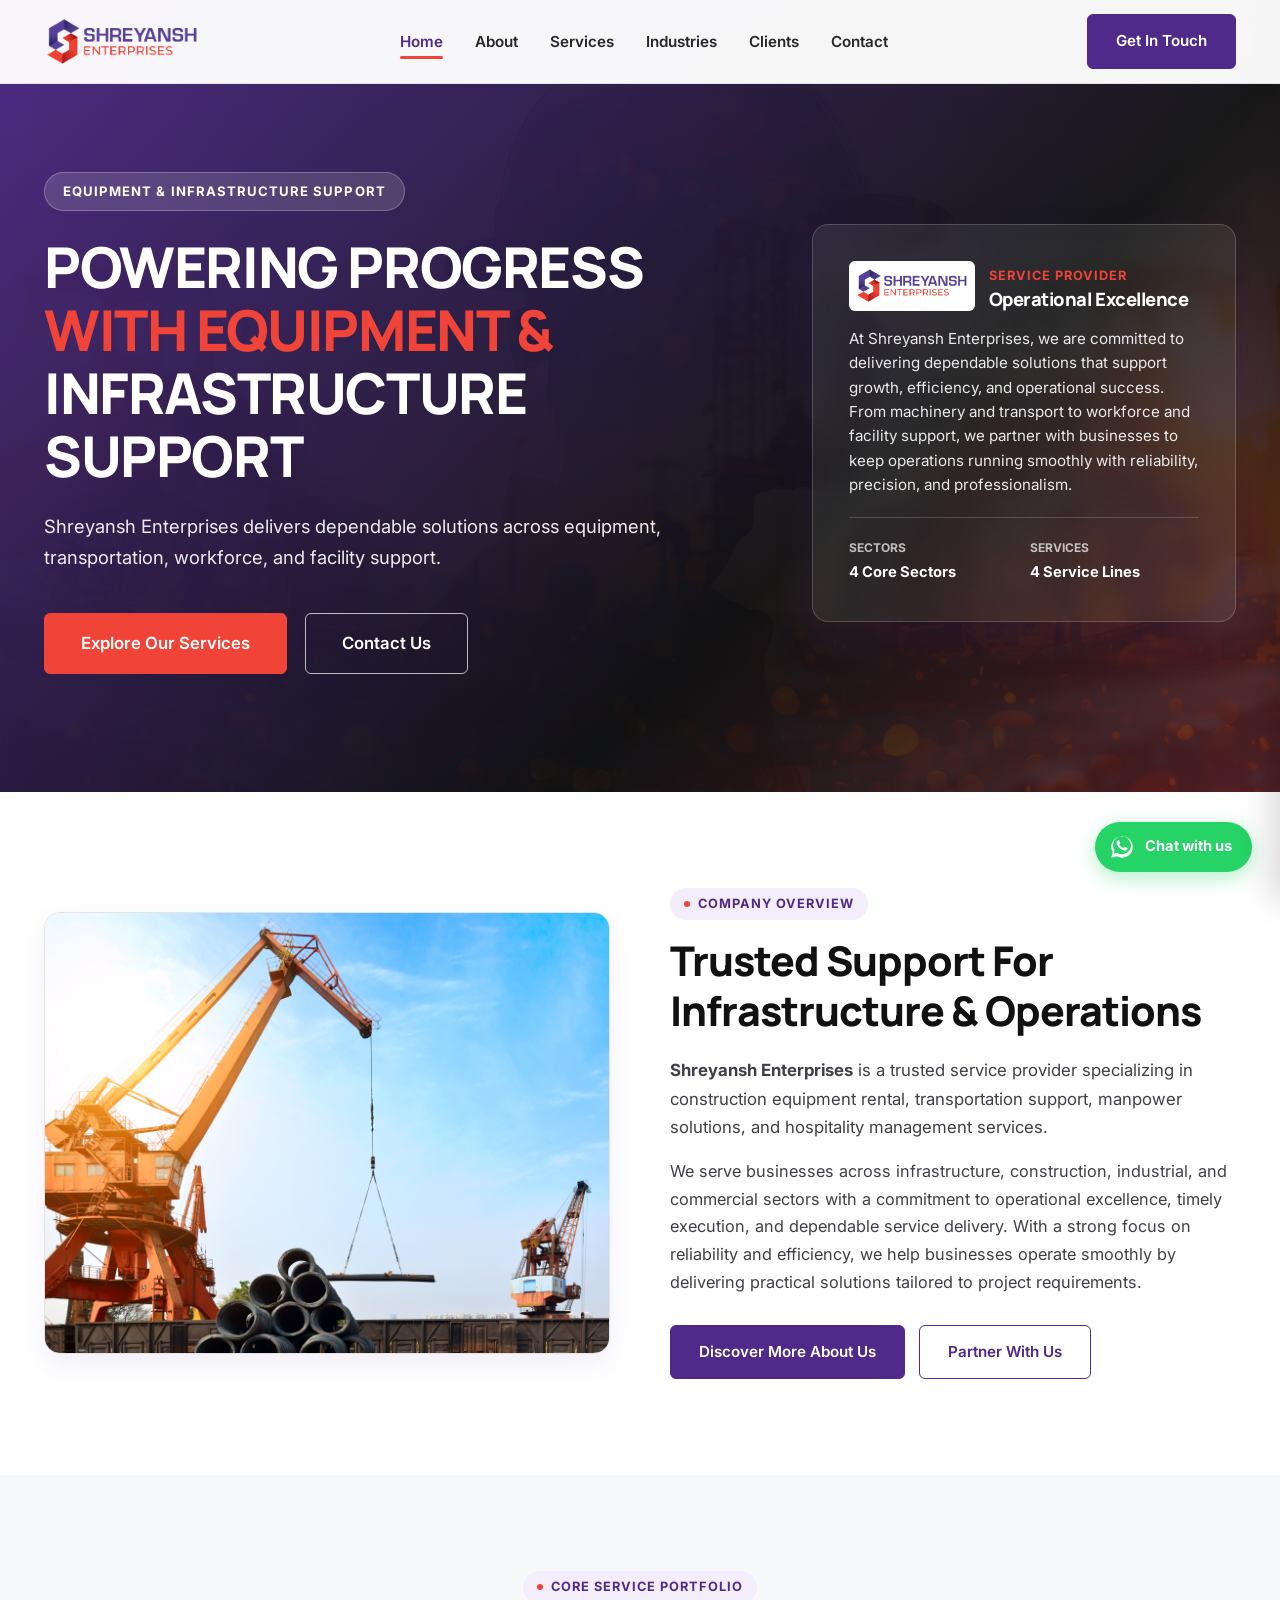
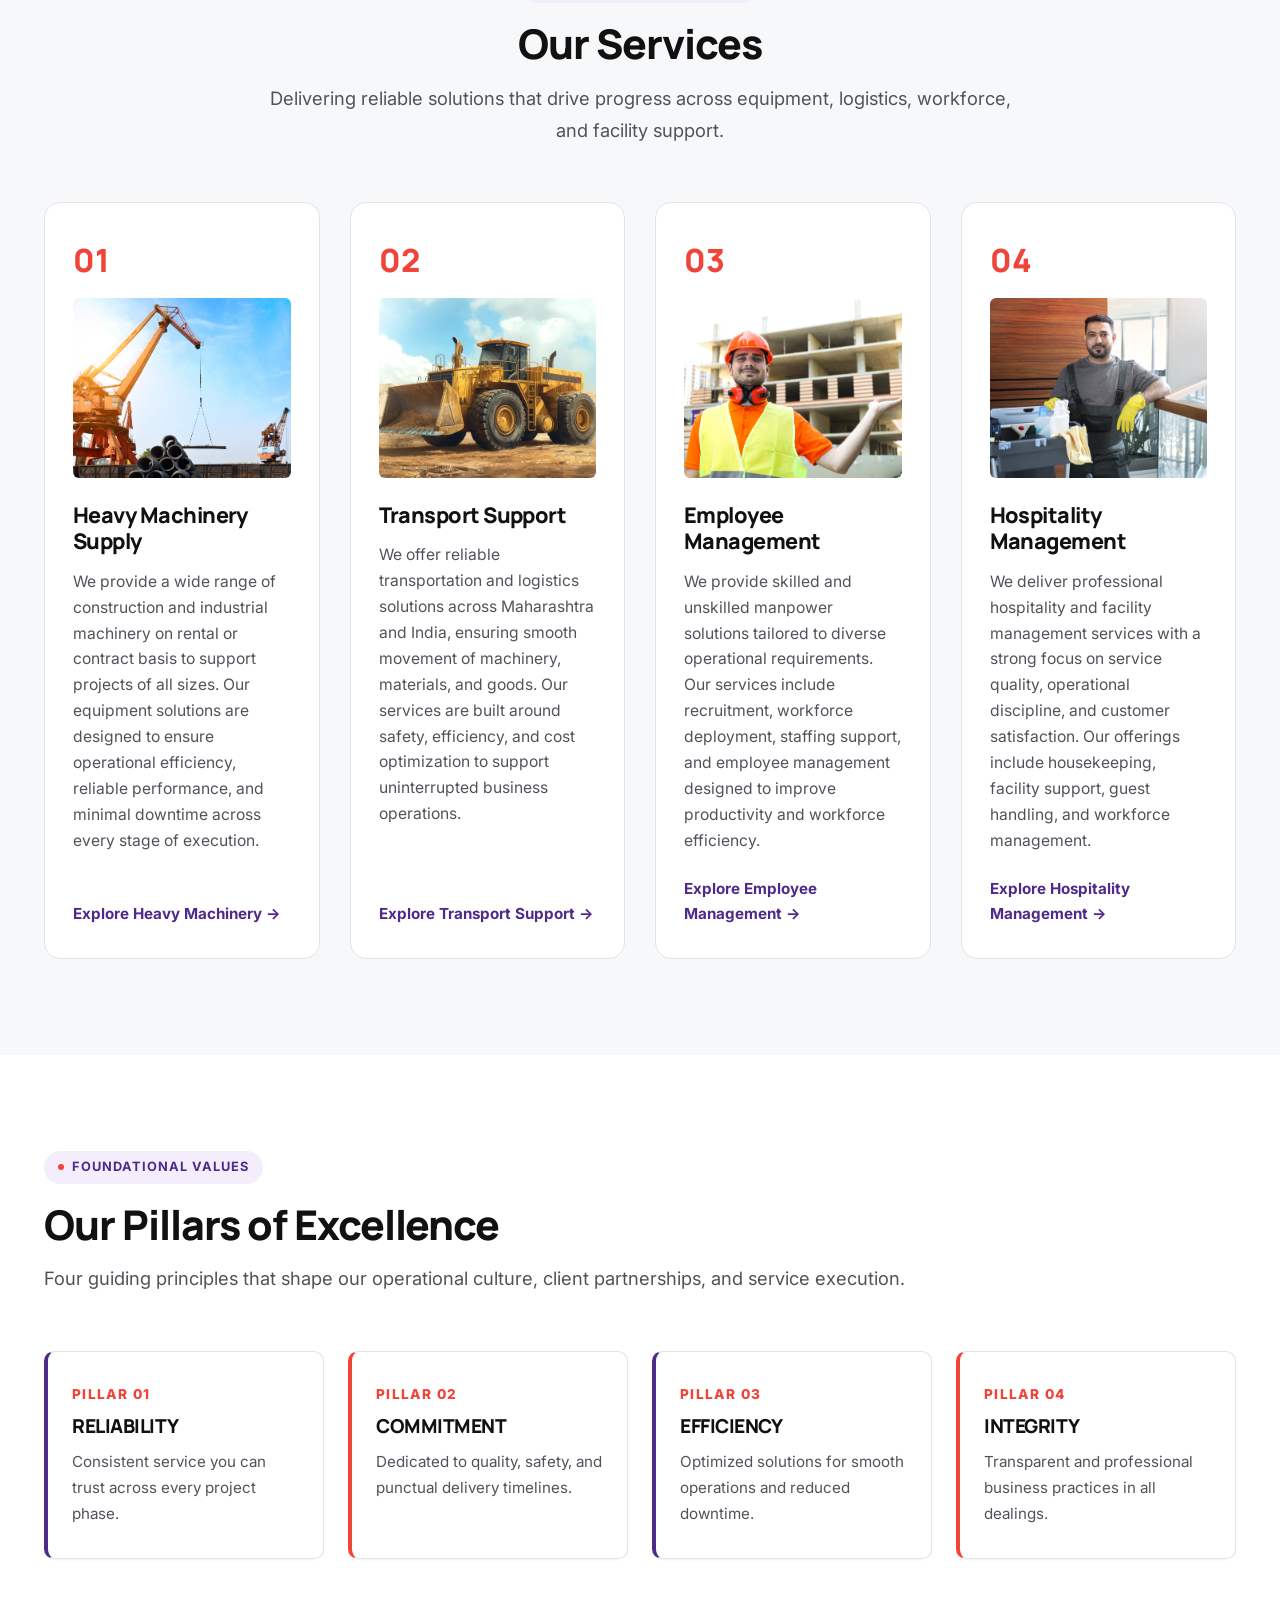
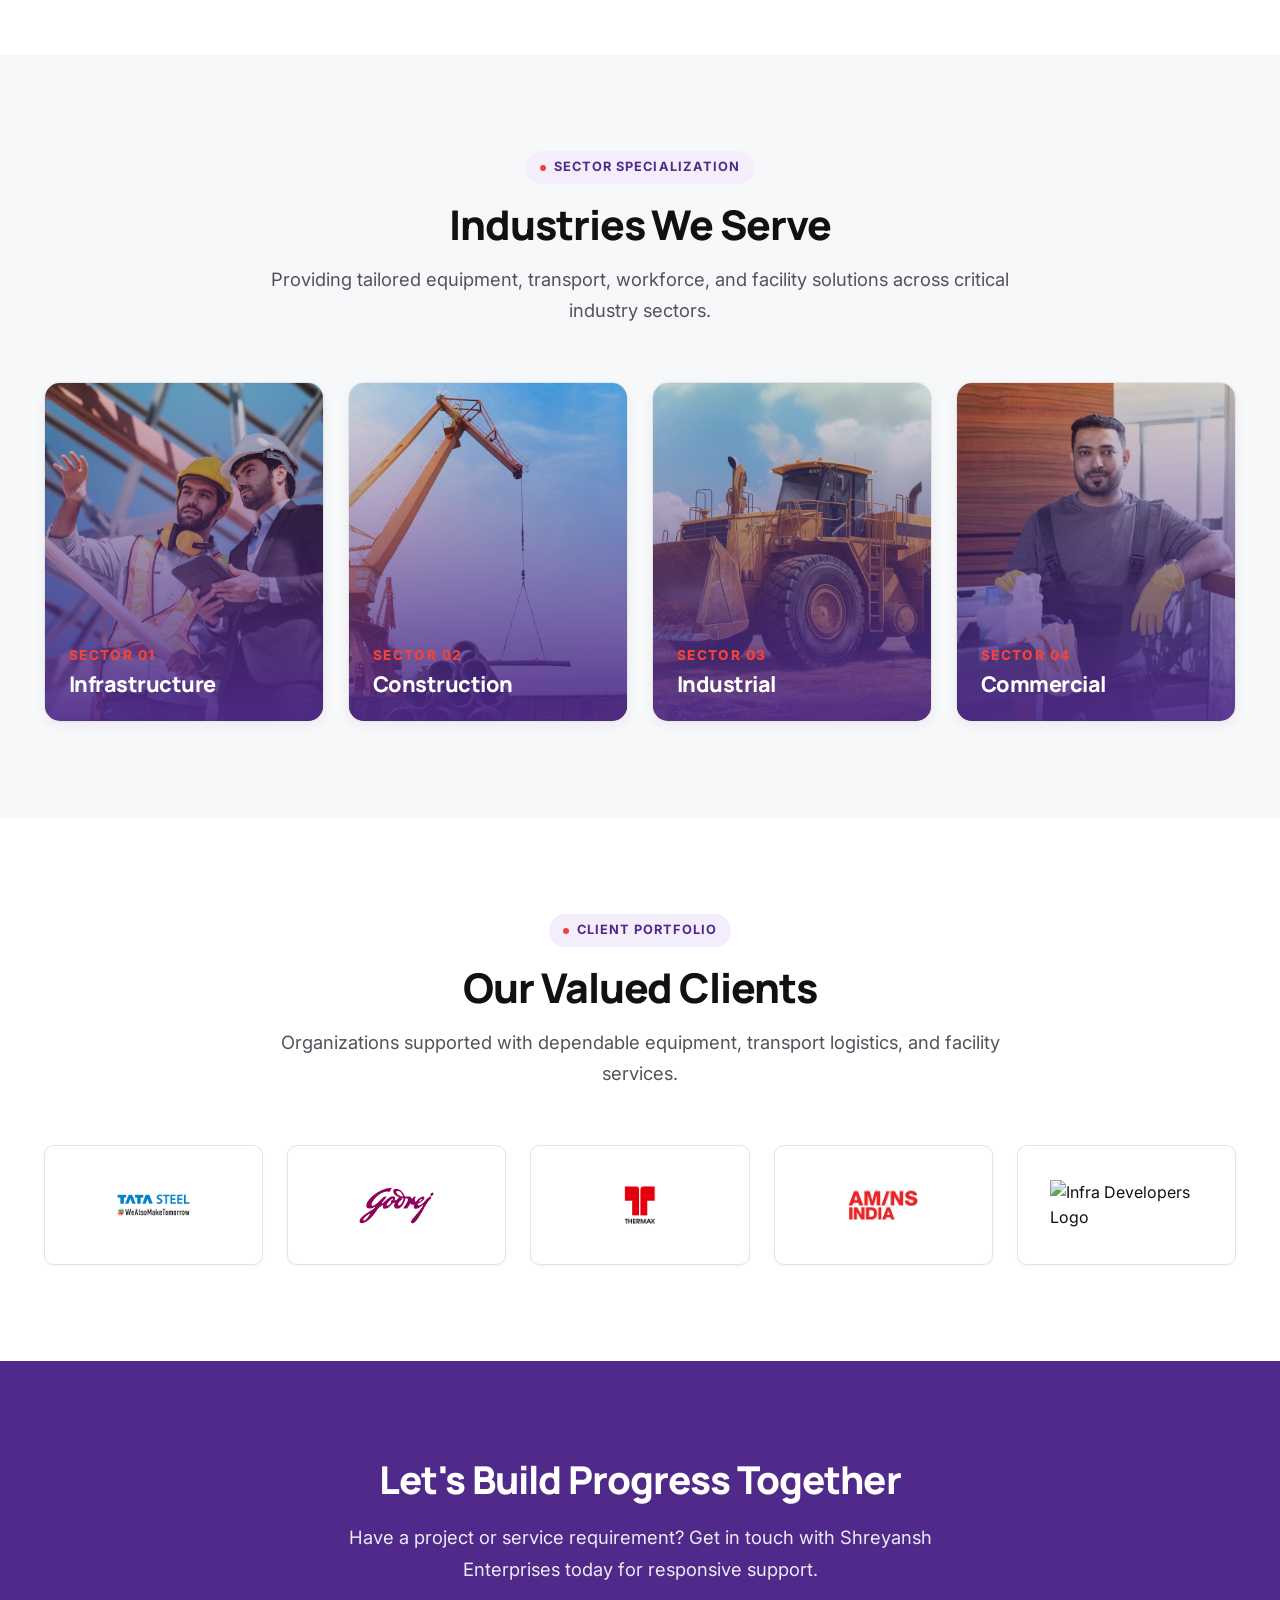
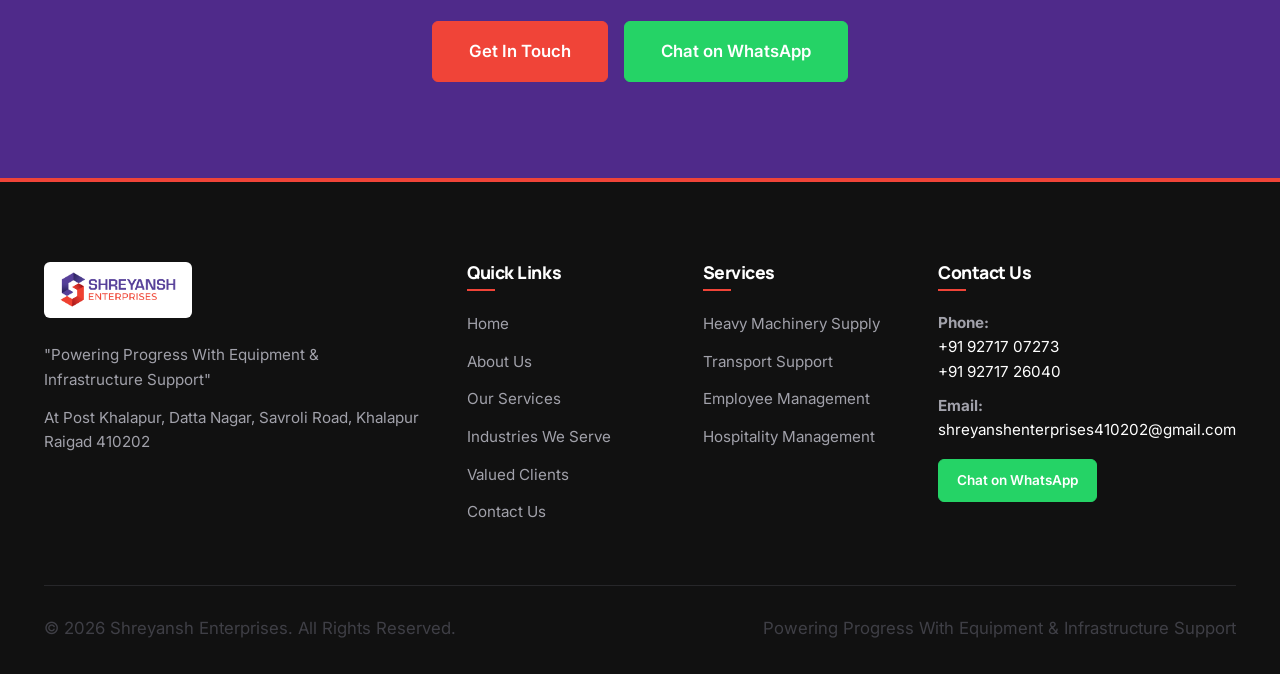
==== index.html @ 3d7c0f16 "Add files via upload" ====
<!DOCTYPE html>
<html lang="en">
<head>
  <meta charset="UTF-8">
  <meta name="viewport" content="width=device-width, initial-scale=1.0">
  <title>Shreyansh Enterprises | Equipment &amp; Infrastructure Support</title>
  <meta name="description" content="Shreyansh Enterprises provides dependable solutions across Heavy Machinery Supply, Transport Support, Employee Management, and Hospitality Management across India.">
  <meta name="keywords" content="Shreyansh Enterprises, Heavy Machinery Supply, Transport Support, Employee Management, Hospitality Management, Equipment Rental, Infrastructure Support, Khalapur Raigad">
  
  <!-- Open Graph Metadata -->
  <meta property="og:title" content="Shreyansh Enterprises | Equipment &amp; Infrastructure Support">
  <meta property="og:description" content="Powering Progress With Equipment &amp; Infrastructure Support. Reliable machinery, logistics, workforce, and facility support.">
  <meta property="og:type" content="website">
  <meta property="og:url" content="https://www.shreyanshenterprises.com">
  <meta property="og:image" content="Cover Page.jpg">

  <!-- Favicon & Stylesheets -->
  <link rel="icon" type="image/png" href="Shreyansh Logo PNG.png">
  <link rel="stylesheet" href="styles/main.css">
</head>
<body>

  <!-- Header & Navigation Bar -->
  <header class="navbar">
    <div class="container navbar-container">
      <a href="index.html" class="navbar-logo" aria-label="Shreyansh Enterprises Home">
        <img src="Shreyansh Logo PNG.png" alt="Shreyansh Enterprises Logo">
      </a>

      <nav aria-label="Main Navigation">
        <ul class="nav-links">
          <li><a href="index.html" class="nav-link active">Home</a></li>
          <li><a href="about.html" class="nav-link">About</a></li>
          <li><a href="services.html" class="nav-link">Services</a></li>
          <li><a href="industries.html" class="nav-link">Industries</a></li>
          <li><a href="clients.html" class="nav-link">Clients</a></li>
          <li><a href="contact.html" class="nav-link">Contact</a></li>
        </ul>
      </nav>

      <div class="nav-cta">
        <a href="contact.html" class="btn btn-primary">Get In Touch</a>
        <button class="mobile-toggle" aria-label="Toggle mobile navigation menu" aria-expanded="false" aria-controls="mobile-menu">
          <svg viewBox="0 0 24 24"><path d="M3 18h18v-2H3v2zm0-5h18v-2H3v2zm0-7v2h18V6H3z"/></svg>
        </button>
      </div>
    </div>
  </header>

  <!-- Mobile Drawer Menu -->
  <div class="mobile-menu" id="mobile-menu" aria-label="Mobile Navigation Menu">
    <ul class="mobile-nav-links">
      <li><a href="index.html" class="mobile-nav-link active">Home</a></li>
      <li><a href="about.html" class="mobile-nav-link">About Us</a></li>
      <li><a href="services.html" class="mobile-nav-link">Our Services</a></li>
      <li><a href="industries.html" class="mobile-nav-link">Industries</a></li>
      <li><a href="clients.html" class="mobile-nav-link">Valued Clients</a></li>
      <li><a href="contact.html" class="mobile-nav-link">Contact Us</a></li>
    </ul>
    <div style="margin-top: auto; display: flex; flex-direction: column; gap: 12px;">
      <a href="contact.html" class="btn btn-primary" style="width: 100%;">Get In Touch</a>
      <a href="https://wa.me/919271707273?text=Hello%20Shreyansh%20Enterprises%2C%20I%20would%20like%20to%20know%20more%20about%20your%20services." target="_blank" rel="noopener" class="btn btn-whatsapp" style="width: 100%;">
        Chat on WhatsApp
      </a>
    </div>
  </div>

  <main>
    <!-- Hero Section -->
    <section class="hero-section">
      <div class="hero-bg-media">
        <img src="Cover Page.jpg" alt="Shreyansh Enterprises Infrastructure Operations Background">
      </div>
      <div class="hero-overlay"></div>

      <div class="container hero-container">
        <div class="hero-content">
          <div class="hero-tag">Equipment &amp; Infrastructure Support</div>
          <h1 class="hero-title">
            POWERING PROGRESS
            <span class="accent-text">WITH EQUIPMENT &amp;</span>
            INFRASTRUCTURE SUPPORT
          </h1>
          <p class="hero-subtitle">
            Shreyansh Enterprises delivers dependable solutions across equipment, transportation, workforce, and facility support.
          </p>
          <div class="hero-actions">
            <a href="services.html" class="btn btn-accent btn-lg">Explore Our Services</a>
            <a href="contact.html" class="btn btn-outline-white btn-lg">Contact Us</a>
          </div>
        </div>

        <div class="hero-card-stat">
          <div style="display: flex; align-items: center; gap: 14px; margin-bottom: 16px;">
            <div style="background: white; padding: 6px; border-radius: 6px; display: inline-flex;">
              <img src="Shreyansh Logo PNG.png" alt="Shreyansh Enterprises Emblem" style="height: 38px; width: auto;">
            </div>
            <div>
              <span style="font-size: 0.8rem; text-transform: uppercase; letter-spacing: 0.08em; color: var(--accent); font-weight: 700;">Service Provider</span>
              <h3 style="margin: 0; font-size: 1.15rem; color: white;">Operational Excellence</h3>
            </div>
          </div>
          <p style="font-size: 0.95rem; margin-bottom: 20px; line-height: 1.6; color: rgba(255,255,255,0.9);">
            At Shreyansh Enterprises, we are committed to delivering dependable solutions that support growth, efficiency, and operational success. From machinery and transport to workforce and facility support, we partner with businesses to keep operations running smoothly with reliability, precision, and professionalism.
          </p>
          <div style="display: grid; grid-template-columns: 1fr 1fr; gap: 12px; border-top: 1px solid rgba(255,255,255,0.18); padding-top: 16px;">
            <div>
              <span style="font-size: 0.75rem; color: rgba(255,255,255,0.7); text-transform: uppercase; font-weight: 700;">Sectors</span>
              <p style="color: white; font-weight: 700; margin: 0; font-size: 0.92rem;">4 Core Sectors</p>
            </div>
            <div>
              <span style="font-size: 0.75rem; color: rgba(255,255,255,0.7); text-transform: uppercase; font-weight: 700;">Services</span>
              <p style="color: white; font-weight: 700; margin: 0; font-size: 0.92rem;">4 Service Lines</p>
            </div>
          </div>
        </div>
      </div>
    </section>

    <!-- About Preview Section -->
    <section class="section">
      <div class="container">
        <div class="about-grid">
          <div class="about-image-wrapper">
            <img src="HEAVY MACHINERY SUPPLY.jpg" alt="Shreyansh Enterprises Heavy Machinery Supply Fleet">
          </div>

          <div>
            <span class="section-badge">Company Overview</span>
            <h2 style="margin-bottom: 20px;">Trusted Support For Infrastructure &amp; Operations</h2>
            <p style="margin-bottom: 16px; font-size: 1.05rem;">
              <strong>Shreyansh Enterprises</strong> is a trusted service provider specializing in construction equipment rental, transportation support, manpower solutions, and hospitality management services.
            </p>
            <p style="margin-bottom: 28px; font-size: 1.02rem;">
              We serve businesses across infrastructure, construction, industrial, and commercial sectors with a commitment to operational excellence, timely execution, and dependable service delivery. With a strong focus on reliability and efficiency, we help businesses operate smoothly by delivering practical solutions tailored to project requirements.
            </p>
            <div style="display: flex; gap: 14px; flex-wrap: wrap;">
              <a href="about.html" class="btn btn-primary">Discover More About Us</a>
              <a href="contact.html" class="btn btn-outline">Partner With Us</a>
            </div>
          </div>
        </div>
      </div>
    </section>

    <!-- Services Section -->
    <section class="section section-light">
      <div class="container">
        <div class="section-header center">
          <span class="section-badge">Core Service Portfolio</span>
          <h2>Our Services</h2>
          <p class="section-subtitle">
            Delivering reliable solutions that drive progress across equipment, logistics, workforce, and facility support.
          </p>
        </div>

        <div class="services-grid">
          <!-- Service 01 -->
          <article class="service-card">
            <span class="service-number">01</span>
            <div class="service-card-media">
              <img src="HEAVY MACHINERY SUPPLY.jpg" alt="Heavy Machinery Supply">
            </div>
            <h3 class="service-title">Heavy Machinery Supply</h3>
            <p class="service-desc">
              We provide a wide range of construction and industrial machinery on rental or contract basis to support projects of all sizes. Our equipment solutions are designed to ensure operational efficiency, reliable performance, and minimal downtime across every stage of execution.
            </p>
            <a href="services/heavy-machinery.html" class="service-link">
              Explore Heavy Machinery &rarr;
            </a>
          </article>

          <!-- Service 02 -->
          <article class="service-card">
            <span class="service-number">02</span>
            <div class="service-card-media">
              <img src="TRANSPORT SUPPORT.jpg" alt="Transport Support">
            </div>
            <h3 class="service-title">Transport Support</h3>
            <p class="service-desc">
              We offer reliable transportation and logistics solutions across Maharashtra and India, ensuring smooth movement of machinery, materials, and goods. Our services are built around safety, efficiency, and cost optimization to support uninterrupted business operations.
            </p>
            <a href="services/transport.html" class="service-link">
              Explore Transport Support &rarr;
            </a>
          </article>

          <!-- Service 03 -->
          <article class="service-card">
            <span class="service-number">03</span>
            <div class="service-card-media">
              <img src="Workers_link.jpg" alt="Employee Management">
            </div>
            <h3 class="service-title">Employee Management</h3>
            <p class="service-desc">
              We provide skilled and unskilled manpower solutions tailored to diverse operational requirements. Our services include recruitment, workforce deployment, staffing support, and employee management designed to improve productivity and workforce efficiency.
            </p>
            <a href="services/employee-management.html" class="service-link">
              Explore Employee Management &rarr;
            </a>
          </article>

          <!-- Service 04 -->
          <article class="service-card">
            <span class="service-number">04</span>
            <div class="service-card-media">
              <img src="HOSPITALITY MANAGEMENT.jpg" alt="Hospitality Management">
            </div>
            <h3 class="service-title">Hospitality Management</h3>
            <p class="service-desc">
              We deliver professional hospitality and facility management services with a strong focus on service quality, operational discipline, and customer satisfaction. Our offerings include housekeeping, facility support, guest handling, and workforce management.
            </p>
            <a href="services/hospitality-management.html" class="service-link">
              Explore Hospitality Management &rarr;
            </a>
          </article>
        </div>
      </div>
    </section>

    <!-- Strategic Pillars Section -->
    <section class="section">
      <div class="container">
        <div class="section-header">
          <span class="section-badge">Foundational Values</span>
          <h2>Our Pillars of Excellence</h2>
          <p class="section-subtitle">
            Four guiding principles that shape our operational culture, client partnerships, and service execution.
          </p>
        </div>

        <div class="pillars-grid">
          <div class="pillar-card">
            <div class="pillar-num">PILLAR 01</div>
            <h3 class="pillar-title">RELIABILITY</h3>
            <p class="pillar-desc">Consistent service you can trust across every project phase.</p>
          </div>

          <div class="pillar-card">
            <div class="pillar-num">PILLAR 02</div>
            <h3 class="pillar-title">COMMITMENT</h3>
            <p class="pillar-desc">Dedicated to quality, safety, and punctual delivery timelines.</p>
          </div>

          <div class="pillar-card">
            <div class="pillar-num">PILLAR 03</div>
            <h3 class="pillar-title">EFFICIENCY</h3>
            <p class="pillar-desc">Optimized solutions for smooth operations and reduced downtime.</p>
          </div>

          <div class="pillar-card">
            <div class="pillar-num">PILLAR 04</div>
            <h3 class="pillar-title">INTEGRITY</h3>
            <p class="pillar-desc">Transparent and professional business practices in all dealings.</p>
          </div>
        </div>
      </div>
    </section>

    <!-- Industries Section -->
    <section class="section section-light">
      <div class="container">
        <div class="section-header center">
          <span class="section-badge">Sector Specialization</span>
          <h2>Industries We Serve</h2>
          <p class="section-subtitle">
            Providing tailored equipment, transport, workforce, and facility solutions across critical industry sectors.
          </p>
        </div>

        <div class="industries-grid">
          <div class="industry-card">
            <img src="civil-engineer-construction-worker-manager-holding-digital-tablet-blueprints-talking-planing-about-construction-site-cooperation-teamwork-concept.jpg" alt="Infrastructure Sector Support">
            <div class="industry-overlay">
              <span class="industry-num">SECTOR 01</span>
              <h3 class="industry-title">Infrastructure</h3>
            </div>
          </div>

          <div class="industry-card">
            <img src="HEAVY MACHINERY SUPPLY.jpg" alt="Construction Sector Support">
            <div class="industry-overlay">
              <span class="industry-num">SECTOR 02</span>
              <h3 class="industry-title">Construction</h3>
            </div>
          </div>

          <div class="industry-card">
            <img src="TRANSPORT SUPPORT.jpg" alt="Industrial Sector Support">
            <div class="industry-overlay">
              <span class="industry-num">SECTOR 03</span>
              <h3 class="industry-title">Industrial</h3>
            </div>
          </div>

          <div class="industry-card">
            <img src="HOSPITALITY MANAGEMENT.jpg" alt="Commercial Sector Support">
            <div class="industry-overlay">
              <span class="industry-num">SECTOR 04</span>
              <h3 class="industry-title">Commercial</h3>
            </div>
          </div>
        </div>
      </div>
    </section>

    <!-- Valued Clients Section -->
    <section class="section">
      <div class="container">
        <div class="section-header center">
          <span class="section-badge">Client Portfolio</span>
          <h2>Our Valued Clients</h2>
          <p class="section-subtitle">
            Organizations supported with dependable equipment, transport logistics, and facility services.
          </p>
        </div>

        <div class="logo-wall">
          <div class="logo-item" title="Tata Steel">
            <img src="TATA Steel Logo_Rev-01.png" alt="Tata Steel Logo">
          </div>
          <div class="logo-item" title="Godrej">
            <img src="Godrej_Enterprises_Group_Logo_68c09297e3.webp" alt="Godrej Logo">
          </div>
          <div class="logo-item" title="Thermax">
            <img src="Thermax-Logo.wine.png" alt="Thermax Logo">
          </div>
          <div class="logo-item" title="AM/NS India">
            <img src="13654ff5-1f10-47cd-94e4-a8bb5aa02f08_AMNS-India-logo01-_2_.avif" alt="AM/NS India Logo">
          </div>
          <div class="logo-item" title="Infra Developers">
            <img src="assets/images/clients/infra-developers.svg" alt="Infra Developers Logo">
          </div>
        </div>
      </div>
    </section>

    <!-- Call-to-Action Banner -->
    <section class="section section-purple">
      <div class="container" style="text-align: center;">
        <h2 style="font-size: 2.4rem; margin-bottom: 18px;">Let's Build Progress Together</h2>
        <p style="font-size: 1.15rem; max-width: 660px; margin: 0 auto 36px;">
          Have a project or service requirement? Get in touch with Shreyansh Enterprises today for responsive support.
        </p>
        <div style="display: flex; gap: 16px; justify-content: center; flex-wrap: wrap;">
          <a href="contact.html" class="btn btn-accent btn-lg">Get In Touch</a>
          <a href="https://wa.me/919271707273?text=Hello%20Shreyansh%20Enterprises%2C%20I%20would%20like%20to%20know%20more%20about%20your%20services." target="_blank" rel="noopener" class="btn btn-whatsapp btn-lg">
            Chat on WhatsApp
          </a>
        </div>
      </div>
    </section>
  </main>

  <!-- Footer -->
  <footer class="footer">
    <div class="container">
      <div class="footer-grid">
        <div>
          <div class="footer-logo-container">
            <img src="Shreyansh Logo PNG.png" alt="Shreyansh Enterprises Logo" class="footer-logo">
          </div>
          <p class="footer-desc">
            "Powering Progress With Equipment &amp; Infrastructure Support"
          </p>
          <p class="footer-desc" style="margin-top: 14px;">
            At Post Khalapur, Datta Nagar, Savroli Road, Khalapur Raigad 410202
          </p>
        </div>

        <div>
          <h4 class="footer-title">Quick Links</h4>
          <ul class="footer-links">
            <li><a href="index.html" class="footer-link">Home</a></li>
            <li><a href="about.html" class="footer-link">About Us</a></li>
            <li><a href="services.html" class="footer-link">Our Services</a></li>
            <li><a href="industries.html" class="footer-link">Industries We Serve</a></li>
            <li><a href="clients.html" class="footer-link">Valued Clients</a></li>
            <li><a href="contact.html" class="footer-link">Contact Us</a></li>
          </ul>
        </div>

        <div>
          <h4 class="footer-title">Services</h4>
          <ul class="footer-links">
            <li><a href="services/heavy-machinery.html" class="footer-link">Heavy Machinery Supply</a></li>
            <li><a href="services/transport.html" class="footer-link">Transport Support</a></li>
            <li><a href="services/employee-management.html" class="footer-link">Employee Management</a></li>
            <li><a href="services/hospitality-management.html" class="footer-link">Hospitality Management</a></li>
          </ul>
        </div>

        <div>
          <h4 class="footer-title">Contact Us</h4>
          <p class="footer-desc" style="margin-bottom: 10px;">
            <strong>Phone:</strong><br>
            <a href="tel:+919271707273" style="color: var(--white);">+91 92717 07273</a><br>
            <a href="tel:+919271726040" style="color: var(--white);">+91 92717 26040</a>
          </p>
          <p class="footer-desc" style="margin-bottom: 16px;">
            <strong>Email:</strong><br>
            <a href="mailto:shreyanshenterprises410202@gmail.com" style="color: var(--white);">shreyanshenterprises410202@gmail.com</a>
          </p>
          <a href="https://wa.me/919271707273?text=Hello%20Shreyansh%20Enterprises%2C%20I%20would%20like%20to%20know%20more%20about%20your%20services." target="_blank" rel="noopener" class="btn btn-whatsapp" style="padding: 10px 18px; font-size: 0.85rem;">
            Chat on WhatsApp
          </a>
        </div>
      </div>

      <div class="footer-bottom">
        <p>&copy; 2026 Shreyansh Enterprises. All Rights Reserved.</p>
        <p>Powering Progress With Equipment &amp; Infrastructure Support</p>
      </div>
    </div>
  </footer>

  <!-- Floating WhatsApp Widget -->
  <a href="https://wa.me/919271707273?text=Hello%20Shreyansh%20Enterprises%2C%20I%20would%20like%20to%20know%20more%20about%20your%20services." target="_blank" rel="noopener" class="floating-whatsapp" title="Chat with us on WhatsApp" aria-label="Chat with us on WhatsApp">
    <svg viewBox="0 0 24 24"><path d="M12.04 2c-5.46 0-9.91 4.45-9.91 9.91 0 1.75.46 3.45 1.32 4.95L2.05 22l5.25-1.38c1.45.79 3.08 1.21 4.74 1.21 5.46 0 9.91-4.45 9.91-9.91 0-2.65-1.03-5.14-2.9-7.01A9.84 9.84 0 0012.04 2zm.01 16.67c-1.49 0-2.95-.4-4.23-1.16l-.3-.18-3.14.82.84-3.06-.2-.31a8.18 8.18 0 01-1.26-4.37c0-4.54 3.7-8.24 8.24-8.24 2.2 0 4.27.86 5.82 2.42a8.18 8.18 0 012.42 5.82c0 4.54-3.7 8.24-8.19 8.24zm4.51-6.16c-.25-.12-1.47-.72-1.69-.8-.23-.08-.39-.12-.56.12-.17.25-.64.8-.79.97-.15.17-.3.19-.55.07-.25-.12-1.05-.39-2-1.23-.74-.66-1.24-1.47-1.39-1.72-.15-.25-.02-.38.11-.5.11-.11.25-.29.37-.43.12-.14.16-.25.25-.42.08-.17.04-.31-.02-.43s-.56-1.35-.77-1.85c-.2-.48-.41-.42-.56-.43h-.48c-.17 0-.44.06-.67.31-.23.25-.88.86-.88 2.1 0 1.24.9 2.44 1.03 2.61.12.17 1.77 2.71 4.29 3.8.6.26 1.07.41 1.44.53.61.19 1.16.17 1.6.1.49-.07 1.47-.6 1.68-1.18.21-.58.21-1.07.15-1.18-.07-.11-.22-.17-.47-.3z"/></svg>
    <span>Chat with us</span>
  </a>

  <!-- Script -->
  <script src="scripts/app.js"></script>
</body>
</html>
---- styles/main.css ----
/* ==========================================================================
   SHREYANSH ENTERPRISES - CORPORATE DESIGN SYSTEM
   Tagline: "Powering Progress With Equipment & Infrastructure Support"
   ========================================================================== */

@import url('https://fonts.googleapis.com/css2?family=Inter:wght@400;500;600;700&family=Manrope:wght@600;700;800&display=swap');

:root {
  /* Brand Colors */
  --primary: #4F2A8A;
  --primary-hover: #3E206D;
  --primary-light: #683CB0;
  --primary-subtle: #F3EDFC;
  
  --accent: #F04438;
  --accent-hover: #D93327;
  --accent-subtle: #FEECEB;

  --dark: #111111;
  --dark-surface: #1A1A1E;
  --gray-900: #18181B;
  --gray-800: #27272A;
  --gray-700: #3F3F46;
  --gray-600: #52525B;
  --gray-500: #71717A;
  --gray-400: #A1A1AA;
  --gray-300: #D4D4D8;
  --gray-200: #E4E4E7;
  --gray-100: #F4F4F5;
  --gray-50: #F7F8FA;
  --white: #FFFFFF;

  /* Typography */
  --font-heading: 'Manrope', -apple-system, BlinkMacSystemFont, 'Segoe UI', Roboto, sans-serif;
  --font-body: 'Inter', -apple-system, BlinkMacSystemFont, 'Segoe UI', Roboto, sans-serif;

  /* Layout & Spacing */
  --container-max: 1240px;
  --header-height: 84px;

  --radius-xs: 3px;
  --radius-sm: 6px;
  --radius-md: 10px;
  --radius-lg: 16px;
  --radius-full: 9999px;

  --shadow-xs: 0 1px 3px rgba(0, 0, 0, 0.05);
  --shadow-sm: 0 4px 12px rgba(0, 0, 0, 0.05);
  --shadow-md: 0 10px 28px rgba(79, 42, 138, 0.08);
  --shadow-lg: 0 20px 40px rgba(79, 42, 138, 0.14);

  --transition-fast: 0.18s ease;
  --transition-normal: 0.28s ease;
}

/* Global Resets */
*, *::before, *::after {
  box-sizing: border-box;
  margin: 0;
  padding: 0;
}

html {
  font-family: var(--font-body);
  font-size: 16px;
  scroll-behavior: smooth;
  color: var(--dark);
  background-color: var(--white);
  -webkit-font-smoothing: antialiased;
  -moz-osx-font-smoothing: grayscale;
}

body {
  overflow-x: hidden;
  line-height: 1.6;
  background-color: var(--white);
  color: var(--dark);
}

body.no-scroll {
  overflow: hidden;
}

/* Accessibility Focus */
a:focus-visible, 
button:focus-visible, 
input:focus-visible, 
select:focus-visible, 
textarea:focus-visible {
  outline: 2px solid var(--accent);
  outline-offset: 3px;
}

/* Typography */
h1, h2, h3, h4, h5, h6 {
  font-family: var(--font-heading);
  color: var(--dark);
  line-height: 1.22;
  font-weight: 800;
  letter-spacing: -0.025em;
}

h1 { font-size: clamp(2.3rem, 4.4vw, 3.8rem); }
h2 { font-size: clamp(1.85rem, 3.2vw, 2.75rem); }
h3 { font-size: clamp(1.35rem, 2.2vw, 1.75rem); }
h4 { font-size: 1.2rem; }

p {
  color: var(--gray-700);
  font-size: 1.05rem;
  line-height: 1.7;
}

a {
  color: inherit;
  text-decoration: none;
  transition: color var(--transition-fast);
}

img {
  max-width: 100%;
  height: auto;
  display: block;
}

/* Layout Utilities */
.container {
  width: 100%;
  max-width: var(--container-max);
  margin-left: auto;
  margin-right: auto;
  padding-left: 24px;
  padding-right: 24px;
}

.section {
  padding: 96px 0;
  position: relative;
}

.section-light {
  background-color: var(--gray-50);
}

.section-purple {
  background-color: var(--primary);
  color: var(--white);
}

.section-purple h1, .section-purple h2, .section-purple h3, .section-purple h4 {
  color: var(--white);
}

.section-purple p {
  color: rgba(255, 255, 255, 0.9);
}

.section-header {
  margin-bottom: 56px;
}

.section-header.center {
  text-align: center;
  max-width: 760px;
  margin-left: auto;
  margin-right: auto;
}

.section-subtitle {
  margin-top: 14px;
  font-size: 1.15rem;
  color: var(--gray-600);
}

/* Badges */
.section-badge {
  display: inline-flex;
  align-items: center;
  gap: 8px;
  padding: 6px 14px;
  background-color: var(--primary-subtle);
  color: var(--primary);
  font-size: 0.8rem;
  font-weight: 700;
  letter-spacing: 0.08em;
  text-transform: uppercase;
  border-radius: var(--radius-full);
  margin-bottom: 16px;
}

.section-badge::before {
  content: '';
  width: 6px;
  height: 6px;
  background-color: var(--accent);
  border-radius: 50%;
}

/* Buttons */
.btn {
  display: inline-flex;
  align-items: center;
  justify-content: center;
  gap: 10px;
  padding: 14px 28px;
  font-family: var(--font-body);
  font-weight: 600;
  font-size: 0.95rem;
  border-radius: var(--radius-sm);
  border: 1px solid transparent;
  cursor: pointer;
  transition: all var(--transition-fast);
  text-decoration: none;
  white-space: nowrap;
}

.btn-primary {
  background-color: var(--primary);
  color: var(--white);
  border-color: var(--primary);
}

.btn-primary:hover {
  background-color: var(--primary-hover);
  border-color: var(--primary-hover);
  transform: translateY(-2px);
  box-shadow: var(--shadow-md);
}

.btn-accent {
  background-color: var(--accent);
  color: var(--white);
  border-color: var(--accent);
}

.btn-accent:hover {
  background-color: var(--accent-hover);
  border-color: var(--accent-hover);
  transform: translateY(-2px);
  box-shadow: var(--shadow-md);
}

.btn-outline {
  background-color: transparent;
  color: var(--primary);
  border-color: var(--primary);
}

.btn-outline:hover {
  background-color: var(--primary);
  color: var(--white);
  transform: translateY(-2px);
}

.btn-outline-white {
  background-color: transparent;
  color: var(--white);
  border-color: rgba(255, 255, 255, 0.7);
}

.btn-outline-white:hover {
  background-color: var(--white);
  color: var(--primary);
  border-color: var(--white);
  transform: translateY(-2px);
}

.btn-whatsapp {
  background-color: #25D366;
  color: var(--white);
  border-color: #25D366;
}

.btn-whatsapp:hover {
  background-color: #20BA5A;
  border-color: #20BA5A;
  transform: translateY(-2px);
  box-shadow: 0 6px 18px rgba(37, 211, 102, 0.35);
}

.btn-lg {
  padding: 16px 36px;
  font-size: 1.05rem;
}

/* Header & Navigation Bar */
.navbar {
  position: fixed;
  top: 0;
  left: 0;
  width: 100%;
  height: var(--header-height);
  z-index: 1000;
  transition: all var(--transition-normal);
  background-color: rgba(255, 255, 255, 0.96);
  backdrop-filter: blur(12px);
  -webkit-backdrop-filter: blur(12px);
  border-bottom: 1px solid rgba(0, 0, 0, 0.08);
}

.navbar.scrolled {
  background-color: var(--white);
  box-shadow: 0 4px 20px rgba(0, 0, 0, 0.06);
  height: 74px;
}

.navbar-container {
  display: flex;
  align-items: center;
  justify-content: space-between;
  height: 100%;
}

.navbar-logo {
  display: flex;
  align-items: center;
  gap: 12px;
  height: 52px;
}

.navbar-logo img {
  height: 100%;
  width: auto;
  object-fit: contain;
}

.nav-links {
  display: flex;
  align-items: center;
  gap: 32px;
  list-style: none;
}

.nav-link {
  font-size: 0.95rem;
  font-weight: 600;
  color: var(--gray-800);
  position: relative;
  padding: 8px 0;
}

.nav-link::after {
  content: '';
  position: absolute;
  bottom: 0;
  left: 0;
  width: 0;
  height: 2.5px;
  background-color: var(--accent);
  transition: width var(--transition-fast);
  border-radius: 2px;
}

.nav-link:hover, .nav-link.active {
  color: var(--primary);
}

.nav-link:hover::after, .nav-link.active::after {
  width: 100%;
}

.nav-cta {
  display: flex;
  align-items: center;
  gap: 16px;
}

/* Mobile Hamburger Toggle */
.mobile-toggle {
  display: none;
  background: none;
  border: none;
  cursor: pointer;
  padding: 8px;
  color: var(--dark);
  z-index: 1002;
}

.mobile-toggle svg {
  width: 28px;
  height: 28px;
  fill: currentColor;
  transition: transform var(--transition-fast);
}

/* Mobile Backdrop Overlay */
.mobile-backdrop {
  position: fixed;
  inset: 0;
  background-color: rgba(0, 0, 0, 0.6);
  backdrop-filter: blur(4px);
  z-index: 998;
  opacity: 0;
  visibility: hidden;
  transition: opacity var(--transition-normal), visibility var(--transition-normal);
}

.mobile-backdrop.open {
  opacity: 1;
  visibility: visible;
}

/* Mobile Drawer Menu */
.mobile-menu {
  position: fixed;
  top: 0;
  right: 0;
  width: 320px;
  max-width: 85vw;
  height: 100vh;
  background-color: var(--white);
  z-index: 999;
  display: flex;
  flex-direction: column;
  padding: 100px 28px 36px 28px;
  transform: translateX(100%);
  transition: transform var(--transition-normal) cubic-bezier(0.16, 1, 0.3, 1);
  box-shadow: -10px 0 30px rgba(0, 0, 0, 0.15);
  overflow-y: auto;
}

.mobile-menu.open {
  transform: translateX(0);
}

.mobile-nav-links {
  list-style: none;
  display: flex;
  flex-direction: column;
  gap: 12px;
  margin-bottom: 32px;
}

.mobile-nav-link {
  font-family: var(--font-heading);
  font-size: 1.15rem;
  font-weight: 700;
  color: var(--dark);
  padding: 12px 0;
  border-bottom: 1px solid var(--gray-100);
  display: block;
  transition: color var(--transition-fast);
}

.mobile-nav-link:hover, .mobile-nav-link.active {
  color: var(--primary);
}

/* Hero Section */
.hero-section {
  position: relative;
  min-height: 88vh;
  padding-top: calc(var(--header-height) + 60px);
  padding-bottom: 90px;
  display: flex;
  align-items: center;
  background-color: #0F0B1A;
  color: var(--white);
  overflow: hidden;
}

.hero-bg-media {
  position: absolute;
  top: 0;
  left: 0;
  width: 100%;
  height: 100%;
  z-index: 1;
}

.hero-bg-media img {
  width: 100%;
  height: 100%;
  object-fit: cover;
  opacity: 0.32;
  filter: brightness(0.85);
}

.hero-overlay {
  position: absolute;
  top: 0;
  left: 0;
  width: 100%;
  height: 100%;
  z-index: 2;
  background: linear-gradient(135deg, rgba(79, 42, 138, 0.94) 0%, rgba(17, 17, 17, 0.88) 65%, rgba(240, 68, 56, 0.28) 100%);
}

.hero-container {
  position: relative;
  z-index: 4;
  display: grid;
  grid-template-columns: 1.25fr 0.75fr;
  gap: 60px;
  align-items: center;
}

.hero-tag {
  display: inline-flex;
  align-items: center;
  gap: 10px;
  padding: 8px 18px;
  background: rgba(255, 255, 255, 0.14);
  border: 1px solid rgba(255, 255, 255, 0.24);
  border-radius: var(--radius-full);
  color: var(--white);
  font-size: 0.82rem;
  font-weight: 700;
  letter-spacing: 0.08em;
  text-transform: uppercase;
  margin-bottom: 24px;
}

.hero-title {
  color: var(--white);
  font-size: clamp(2.4rem, 4.4vw, 3.8rem);
  line-height: 1.12;
  font-weight: 800;
  margin-bottom: 24px;
}

.hero-title .accent-text {
  color: var(--accent);
  display: block;
}

.hero-subtitle {
  color: rgba(255, 255, 255, 0.92);
  font-size: 1.15rem;
  line-height: 1.7;
  margin-bottom: 40px;
  max-width: 620px;
}

.hero-actions {
  display: flex;
  align-items: center;
  gap: 18px;
  flex-wrap: wrap;
}

.hero-card-stat {
  background: rgba(255, 255, 255, 0.08);
  border: 1px solid rgba(255, 255, 255, 0.18);
  border-radius: var(--radius-lg);
  padding: 36px;
  color: var(--white);
  backdrop-filter: blur(8px);
  box-shadow: var(--shadow-lg);
}

/* Subpage Header Banner */
.subpage-hero {
  padding-top: calc(var(--header-height) + 64px);
  padding-bottom: 64px;
  background-color: var(--primary);
  color: var(--white);
  position: relative;
  overflow: hidden;
}

.subpage-hero::after {
  content: '';
  position: absolute;
  top: 0;
  right: 0;
  width: 400px;
  height: 100%;
  background: radial-gradient(circle at top right, rgba(240, 68, 56, 0.18), transparent 70%);
  pointer-events: none;
}

.subpage-hero h1 {
  color: var(--white);
  font-size: clamp(2.2rem, 3.8vw, 3.2rem);
  margin-top: 10px;
  margin-bottom: 16px;
}

.subpage-hero p {
  color: rgba(255, 255, 255, 0.88);
  font-size: 1.15rem;
  max-width: 740px;
  line-height: 1.7;
}

.breadcrumbs {
  display: flex;
  align-items: center;
  gap: 8px;
  font-size: 0.85rem;
  color: rgba(255, 255, 255, 0.7);
  margin-bottom: 16px;
}

.breadcrumbs a {
  color: rgba(255, 255, 255, 0.85);
}

.breadcrumbs a:hover {
  color: var(--white);
  text-decoration: underline;
}

.breadcrumbs span {
  color: var(--accent);
}

/* About Grid Layout */
.about-grid {
  display: grid;
  grid-template-columns: 1fr 1fr;
  gap: 60px;
  align-items: center;
}

.about-image-wrapper {
  position: relative;
  border-radius: var(--radius-lg);
  overflow: hidden;
  box-shadow: var(--shadow-md);
  border: 1px solid var(--gray-200);
}

.about-image-wrapper img {
  width: 100%;
  height: 440px;
  object-fit: cover;
  transition: transform var(--transition-normal);
}

.about-image-wrapper:hover img {
  transform: scale(1.03);
}

/* Service Cards */
.services-grid {
  display: grid;
  grid-template-columns: repeat(auto-fit, minmax(270px, 1fr));
  gap: 30px;
}

.service-card {
  background-color: var(--white);
  border-radius: var(--radius-lg);
  padding: 32px 28px;
  border: 1px solid var(--gray-200);
  transition: all var(--transition-normal);
  display: flex;
  flex-direction: column;
  height: 100%;
  position: relative;
}

.service-card:hover {
  transform: translateY(-6px);
  border-color: var(--primary);
  box-shadow: var(--shadow-md);
}

.service-card-media {
  height: 180px;
  overflow: hidden;
  border-radius: var(--radius-sm);
  margin-bottom: 24px;
}

.service-card-media img {
  width: 100%;
  height: 100%;
  object-fit: cover;
  transition: transform var(--transition-normal);
}

.service-card:hover .service-card-media img {
  transform: scale(1.05);
}

.service-number {
  font-family: var(--font-heading);
  font-size: 2rem;
  font-weight: 800;
  color: var(--accent);
  margin-bottom: 12px;
  display: block;
}

.service-title {
  font-size: 1.35rem;
  margin-bottom: 14px;
  color: var(--dark);
}

.service-desc {
  color: var(--gray-600);
  font-size: 0.98rem;
  margin-bottom: 24px;
  flex-grow: 1;
  line-height: 1.65;
}

.service-link {
  display: inline-flex;
  align-items: center;
  gap: 8px;
  font-weight: 700;
  color: var(--primary);
  font-size: 0.95rem;
  margin-top: auto;
}

.service-card:hover .service-link {
  color: var(--accent);
}

/* Service Detail View Grid */
.service-detail-grid {
  display: grid;
  grid-template-columns: 1.25fr 0.75fr;
  gap: 56px;
  align-items: start;
}

.service-detail-img-box {
  border-radius: var(--radius-lg);
  overflow: hidden;
  box-shadow: var(--shadow-md);
  margin-bottom: 28px;
  border: 1px solid var(--gray-200);
}

.service-detail-img-box img {
  width: 100%;
  height: 380px;
  object-fit: cover;
}

.service-info-box {
  background-color: var(--gray-50);
  padding: 32px;
  border-radius: var(--radius-md);
  border-top: 4px solid var(--primary);
  border-left: 1px solid var(--gray-200);
  border-right: 1px solid var(--gray-200);
  border-bottom: 1px solid var(--gray-200);
}

/* Pillars Grid */
.pillars-grid {
  display: grid;
  grid-template-columns: repeat(4, 1fr);
  gap: 24px;
}

.pillar-card {
  background-color: var(--white);
  border-radius: var(--radius-md);
  padding: 32px 24px;
  border-left: 4px solid var(--primary);
  border-top: 1px solid var(--gray-200);
  border-right: 1px solid var(--gray-200);
  border-bottom: 1px solid var(--gray-200);
  box-shadow: var(--shadow-xs);
  transition: all var(--transition-normal);
}

.pillar-card:nth-child(even) {
  border-left-color: var(--accent);
}

.pillar-card:hover {
  transform: translateY(-4px);
  box-shadow: var(--shadow-md);
}

.pillar-num {
  font-size: 0.85rem;
  font-weight: 800;
  color: var(--accent);
  letter-spacing: 0.1em;
  margin-bottom: 10px;
}

.pillar-title {
  font-size: 1.2rem;
  margin-bottom: 10px;
}

.pillar-desc {
  font-size: 0.95rem;
  color: var(--gray-600);
}

/* Industries Grid */
.industries-grid {
  display: grid;
  grid-template-columns: repeat(4, 1fr);
  gap: 24px;
}

.industry-card {
  position: relative;
  height: 340px;
  border-radius: var(--radius-lg);
  overflow: hidden;
  box-shadow: var(--shadow-sm);
  color: var(--white);
  border: 1px solid var(--gray-200);
}

.industry-card img {
  width: 100%;
  height: 100%;
  object-fit: cover;
  transition: transform var(--transition-normal);
}

.industry-overlay {
  position: absolute;
  inset: 0;
  background: linear-gradient(180deg, rgba(17, 17, 17, 0.15) 0%, rgba(79, 42, 138, 0.92) 100%);
  padding: 24px;
  display: flex;
  flex-direction: column;
  justify-content: flex-end;
}

.industry-card:hover img {
  transform: scale(1.06);
}

.industry-num {
  font-size: 0.85rem;
  font-weight: 800;
  color: var(--accent);
  letter-spacing: 0.1em;
}

.industry-title {
  color: var(--white);
  font-size: 1.35rem;
  margin-top: 4px;
}

/* Client Logo Wall */
.logo-wall {
  display: grid;
  grid-template-columns: repeat(5, 1fr);
  gap: 24px;
  align-items: center;
}

.logo-item {
  background-color: var(--white);
  border: 1px solid var(--gray-200);
  border-radius: var(--radius-md);
  padding: 24px;
  display: flex;
  align-items: center;
  justify-content: center;
  height: 120px;
  box-shadow: var(--shadow-xs);
  transition: all var(--transition-fast);
}

.logo-item:hover {
  border-color: var(--primary);
  box-shadow: var(--shadow-md);
  transform: translateY(-3px);
}

.logo-item img {
  max-height: 56px;
  max-width: 90%;
  width: auto;
  object-fit: contain;
}

/* Contact Grid */
.contact-grid {
  display: grid;
  grid-template-columns: 1fr 1.25fr;
  gap: 56px;
  align-items: start;
}

.contact-info-card {
  background-color: var(--primary);
  color: var(--white);
  padding: 48px 40px;
  border-radius: var(--radius-lg);
  box-shadow: var(--shadow-md);
}

.contact-item {
  display: flex;
  align-items: flex-start;
  gap: 18px;
  margin-bottom: 28px;
}

.contact-item-icon {
  width: 44px;
  height: 44px;
  background-color: rgba(255, 255, 255, 0.14);
  border-radius: var(--radius-sm);
  display: flex;
  align-items: center;
  justify-content: center;
  flex-shrink: 0;
  color: var(--accent);
}

.contact-item-text h4 {
  color: rgba(255, 255, 255, 0.7);
  font-size: 0.8rem;
  text-transform: uppercase;
  letter-spacing: 0.08em;
  margin-bottom: 4px;
}

.contact-item-text p, .contact-item-text a {
  color: var(--white);
  font-size: 1.02rem;
  font-weight: 600;
  line-height: 1.6;
}

.contact-item-text a:hover {
  color: var(--accent-subtle);
  text-decoration: underline;
}

.contact-form-wrapper {
  background-color: var(--white);
  padding: 48px;
  border-radius: var(--radius-lg);
  border: 1px solid var(--gray-200);
  box-shadow: var(--shadow-sm);
}

.form-group {
  margin-bottom: 22px;
}

.form-row {
  display: grid;
  grid-template-columns: 1fr 1fr;
  gap: 20px;
}

.form-label {
  display: block;
  font-size: 0.9rem;
  font-weight: 700;
  color: var(--dark);
  margin-bottom: 6px;
}

.form-control {
  width: 100%;
  padding: 14px 16px;
  font-family: var(--font-body);
  font-size: 0.98rem;
  color: var(--dark);
  background-color: var(--gray-50);
  border: 1px solid var(--gray-200);
  border-radius: var(--radius-sm);
  transition: all var(--transition-fast);
}

.form-control:focus {
  outline: none;
  background-color: var(--white);
  border-color: var(--primary);
  box-shadow: 0 0 0 3px rgba(79, 42, 138, 0.12);
}

.form-control.error {
  border-color: var(--accent);
  background-color: var(--accent-subtle);
}

.error-msg {
  color: var(--accent);
  font-size: 0.82rem;
  margin-top: 4px;
  display: none;
  font-weight: 600;
}

.error-msg.visible {
  display: block;
}

.form-status {
  padding: 18px 20px;
  border-radius: var(--radius-sm);
  margin-bottom: 22px;
  display: none;
  font-size: 0.95rem;
  line-height: 1.6;
}

.form-status.notice {
  display: block;
  background-color: var(--primary-subtle);
  color: var(--primary);
  border: 1px solid rgba(79, 42, 138, 0.25);
}

.form-status.error {
  display: block;
  background-color: var(--accent-subtle);
  color: var(--accent);
  border: 1px solid rgba(240, 68, 56, 0.25);
}

/* Floating WhatsApp Button */
.floating-whatsapp {
  position: fixed;
  bottom: 28px;
  right: 28px;
  z-index: 990;
  display: flex;
  align-items: center;
  gap: 10px;
  background-color: #25D366;
  color: var(--white);
  padding: 12px 20px 12px 14px;
  border-radius: var(--radius-full);
  box-shadow: 0 6px 20px rgba(37, 211, 102, 0.35);
  transition: all var(--transition-fast);
  text-decoration: none;
}

.floating-whatsapp:hover {
  transform: translateY(-3px) scale(1.02);
  background-color: #20BA5A;
  box-shadow: 0 8px 24px rgba(37, 211, 102, 0.45);
}

.floating-whatsapp svg {
  width: 26px;
  height: 26px;
  fill: currentColor;
  flex-shrink: 0;
}

.floating-whatsapp span {
  font-weight: 700;
  font-size: 0.92rem;
}

/* Footer */
.footer {
  background-color: var(--dark);
  color: var(--white);
  padding-top: 80px;
  padding-bottom: 32px;
  border-top: 4px solid var(--accent);
}

.footer-grid {
  display: grid;
  grid-template-columns: 2fr 1fr 1fr 1.5fr;
  gap: 48px;
  margin-bottom: 60px;
}

.footer-logo-container {
  display: inline-block;
  background-color: var(--white);
  padding: 8px 14px;
  border-radius: var(--radius-sm);
  margin-bottom: 18px;
}

.footer-logo {
  height: 40px;
  width: auto;
  object-fit: contain;
}

.footer-desc {
  color: var(--gray-400);
  font-size: 0.95rem;
  line-height: 1.6;
}

.footer-title {
  color: var(--white);
  font-size: 1.1rem;
  margin-bottom: 20px;
  position: relative;
  padding-bottom: 8px;
}

.footer-title::after {
  content: '';
  position: absolute;
  bottom: 0;
  left: 0;
  width: 28px;
  height: 2px;
  background-color: var(--accent);
}

.footer-links {
  list-style: none;
  display: flex;
  flex-direction: column;
  gap: 12px;
}

.footer-link {
  color: var(--gray-400);
  font-size: 0.95rem;
}

.footer-link:hover {
  color: var(--white);
  padding-left: 4px;
}

.footer-bottom {
  padding-top: 28px;
  border-top: 1px solid var(--gray-800);
  display: flex;
  align-items: center;
  justify-content: space-between;
  flex-wrap: wrap;
  gap: 16px;
  color: var(--gray-500);
  font-size: 0.88rem;
}

/* Accessibility & Reduced Motion */
@media (prefers-reduced-motion: reduce) {
  *, *::before, *::after {
    animation-duration: 0.01ms !important;
    animation-iteration-count: 1 !important;
    transition-duration: 0.01ms !important;
    scroll-behavior: auto !important;
  }
}

/* Responsive Media Queries */
@media (max-width: 1024px) {
  .hero-container, 
  .about-grid, 
  .contact-grid, 
  .service-detail-grid {
    grid-template-columns: 1fr;
    gap: 40px;
  }
  .pillars-grid, 
  .industries-grid {
    grid-template-columns: repeat(2, 1fr);
  }
  .logo-wall {
    grid-template-columns: repeat(3, 1fr);
  }
  .footer-grid {
    grid-template-columns: 1fr 1fr;
    gap: 40px;
  }
}

@media (max-width: 768px) {
  .nav-links, .nav-cta .btn {
    display: none;
  }
  .mobile-toggle {
    display: block;
  }
  .section {
    padding: 64px 0;
  }
  .pillars-grid, 
  .industries-grid {
    grid-template-columns: 1fr;
  }
  .logo-wall {
    grid-template-columns: repeat(2, 1fr);
  }
  .footer-grid {
    grid-template-columns: 1fr;
    gap: 32px;
  }
  .form-row {
    grid-template-columns: 1fr;
  }
  .floating-whatsapp span {
    display: none;
  }
  .floating-whatsapp {
    padding: 14px;
    border-radius: 50%;
  }
}

@media (max-width: 480px) {
  .logo-wall {
    grid-template-columns: 1fr;
  }
  .contact-info-card, 
  .contact-form-wrapper {
    padding: 28px 20px;
  }
  .hero-actions {
    flex-direction: column;
    width: 100%;
  }
  .hero-actions .btn {
    width: 100%;
  }
}
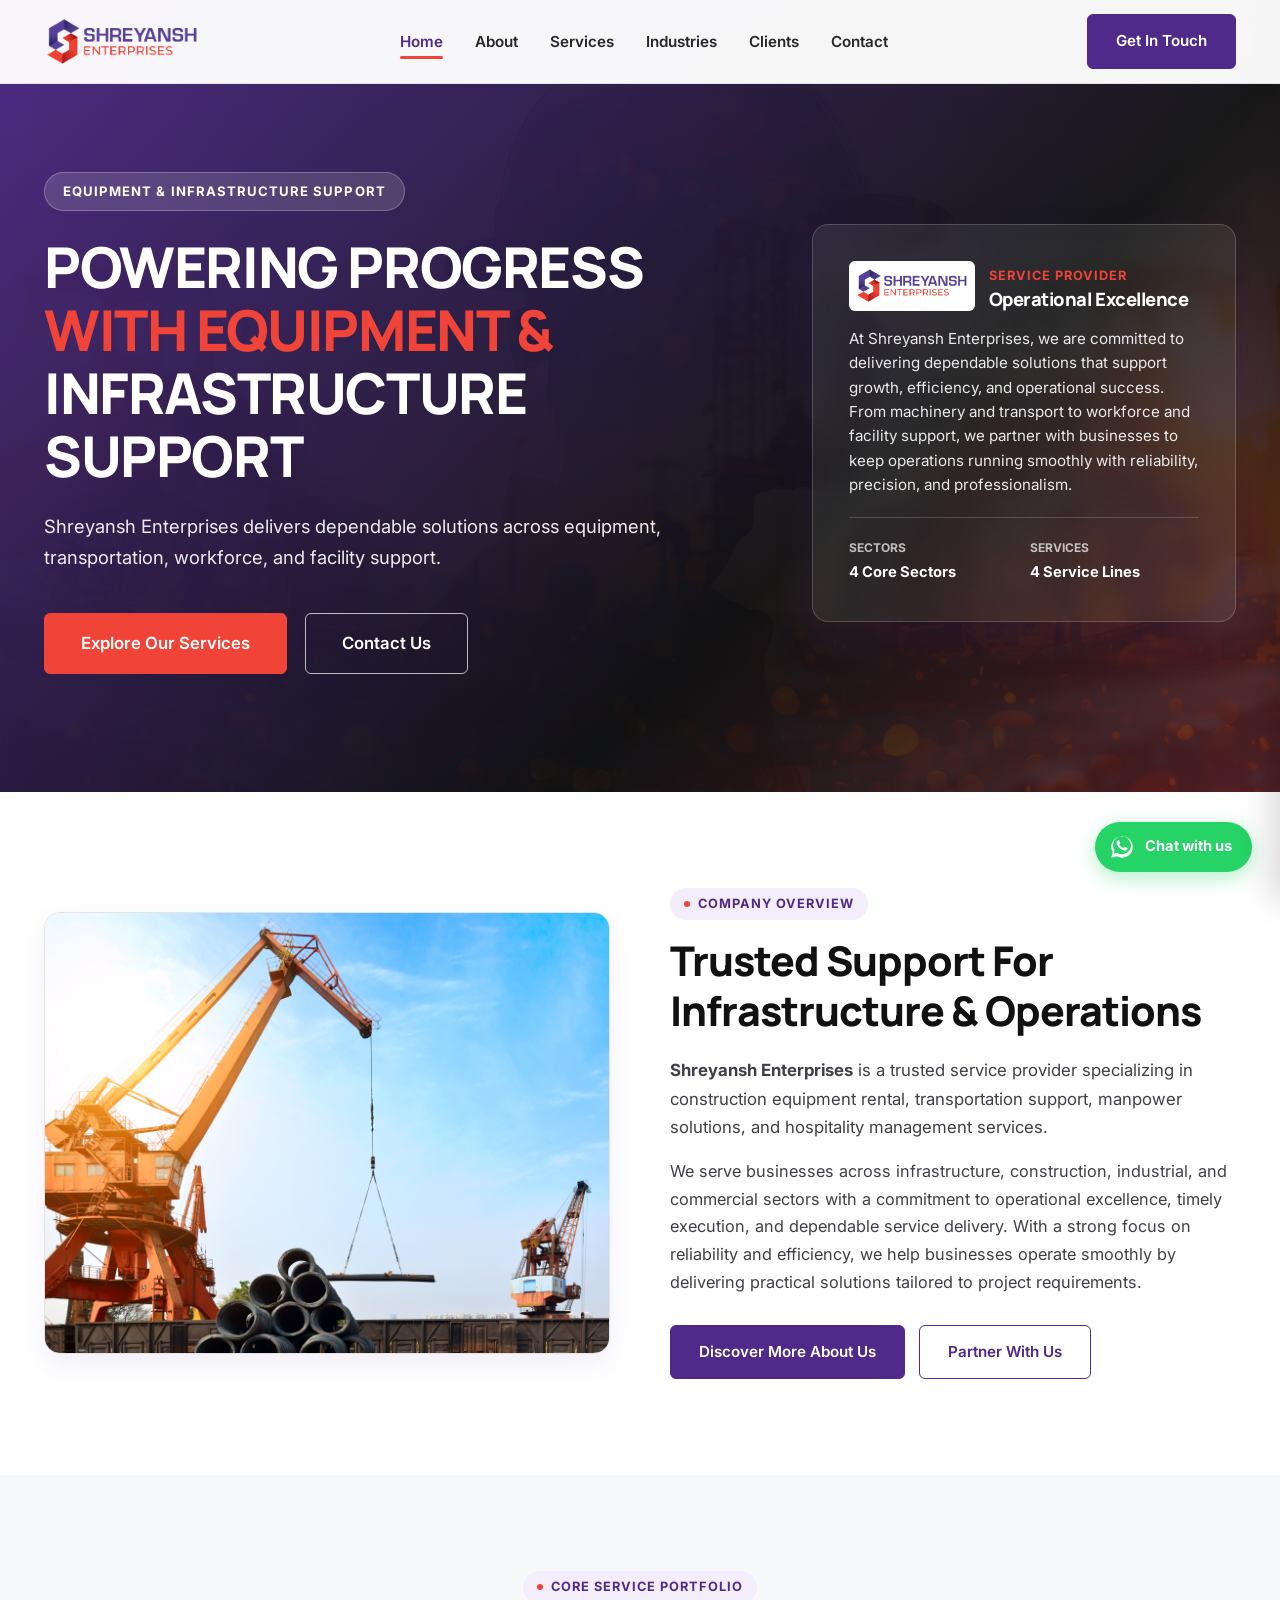
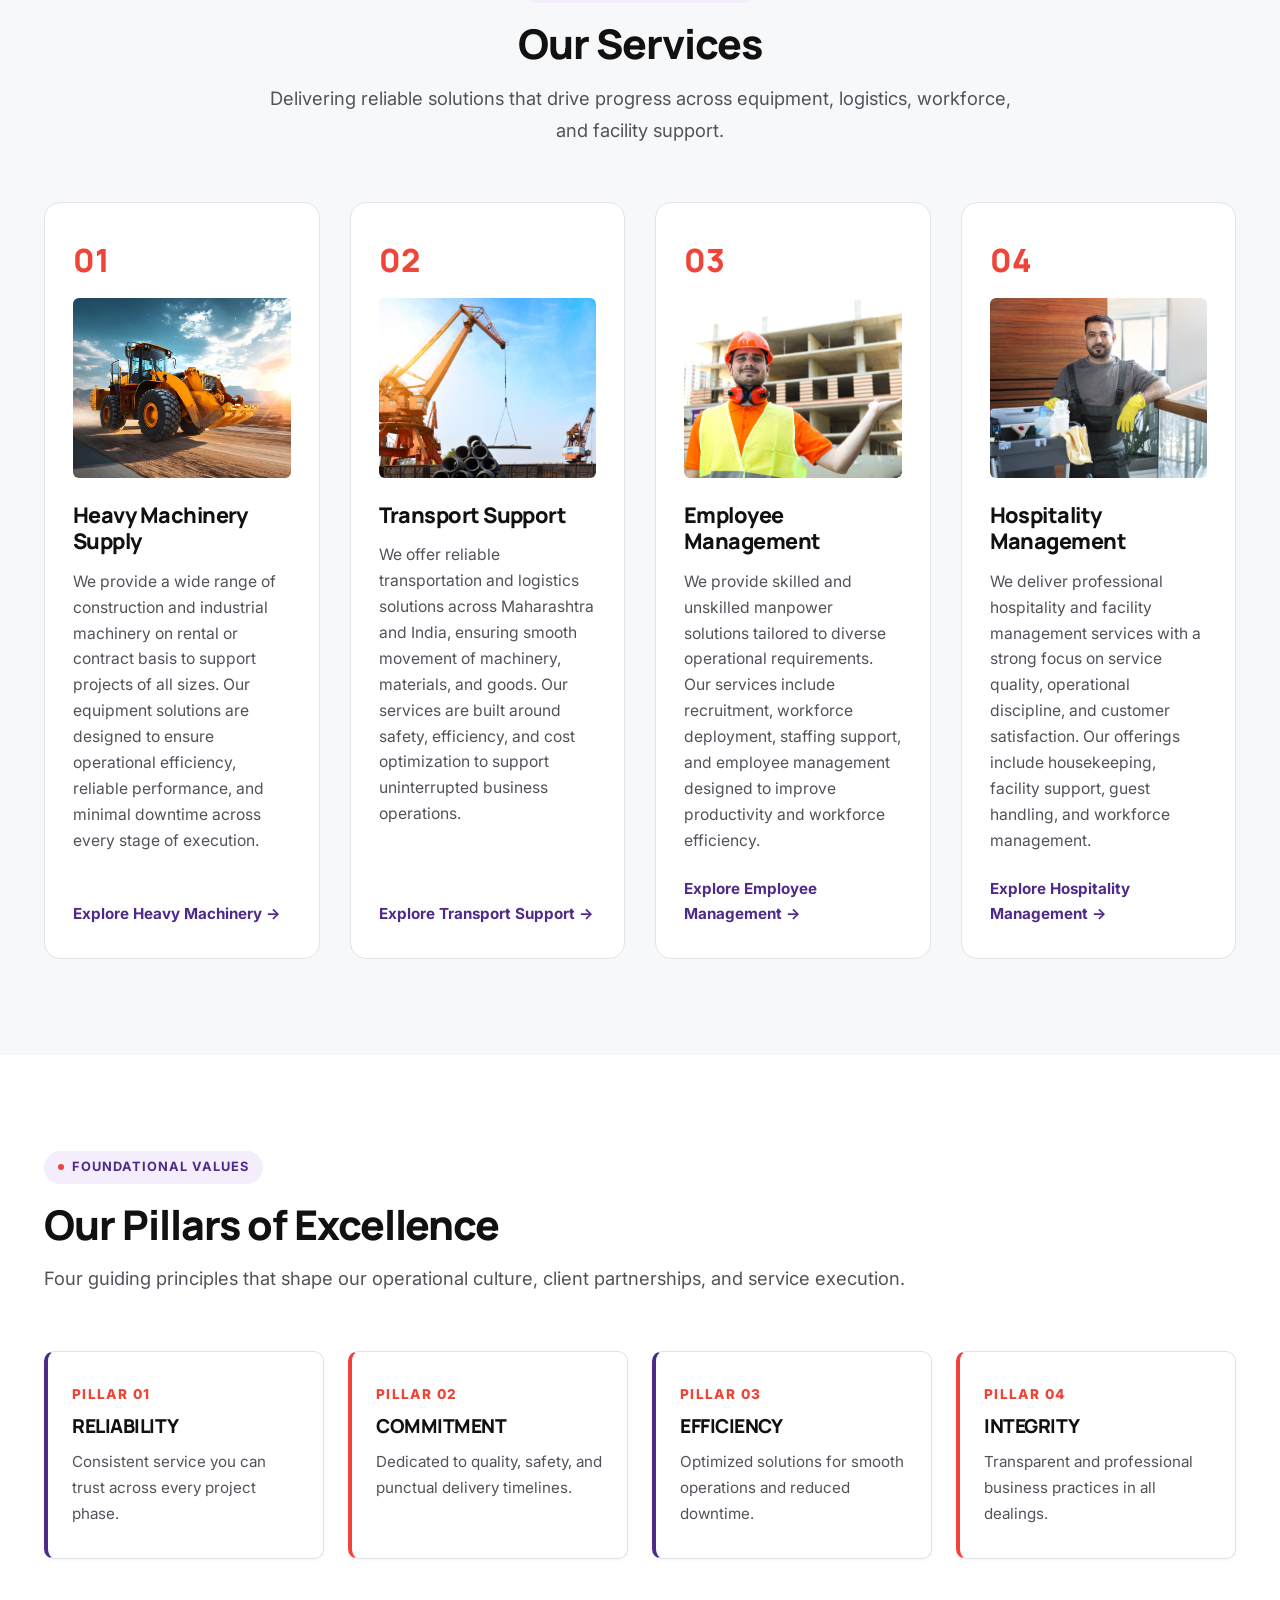
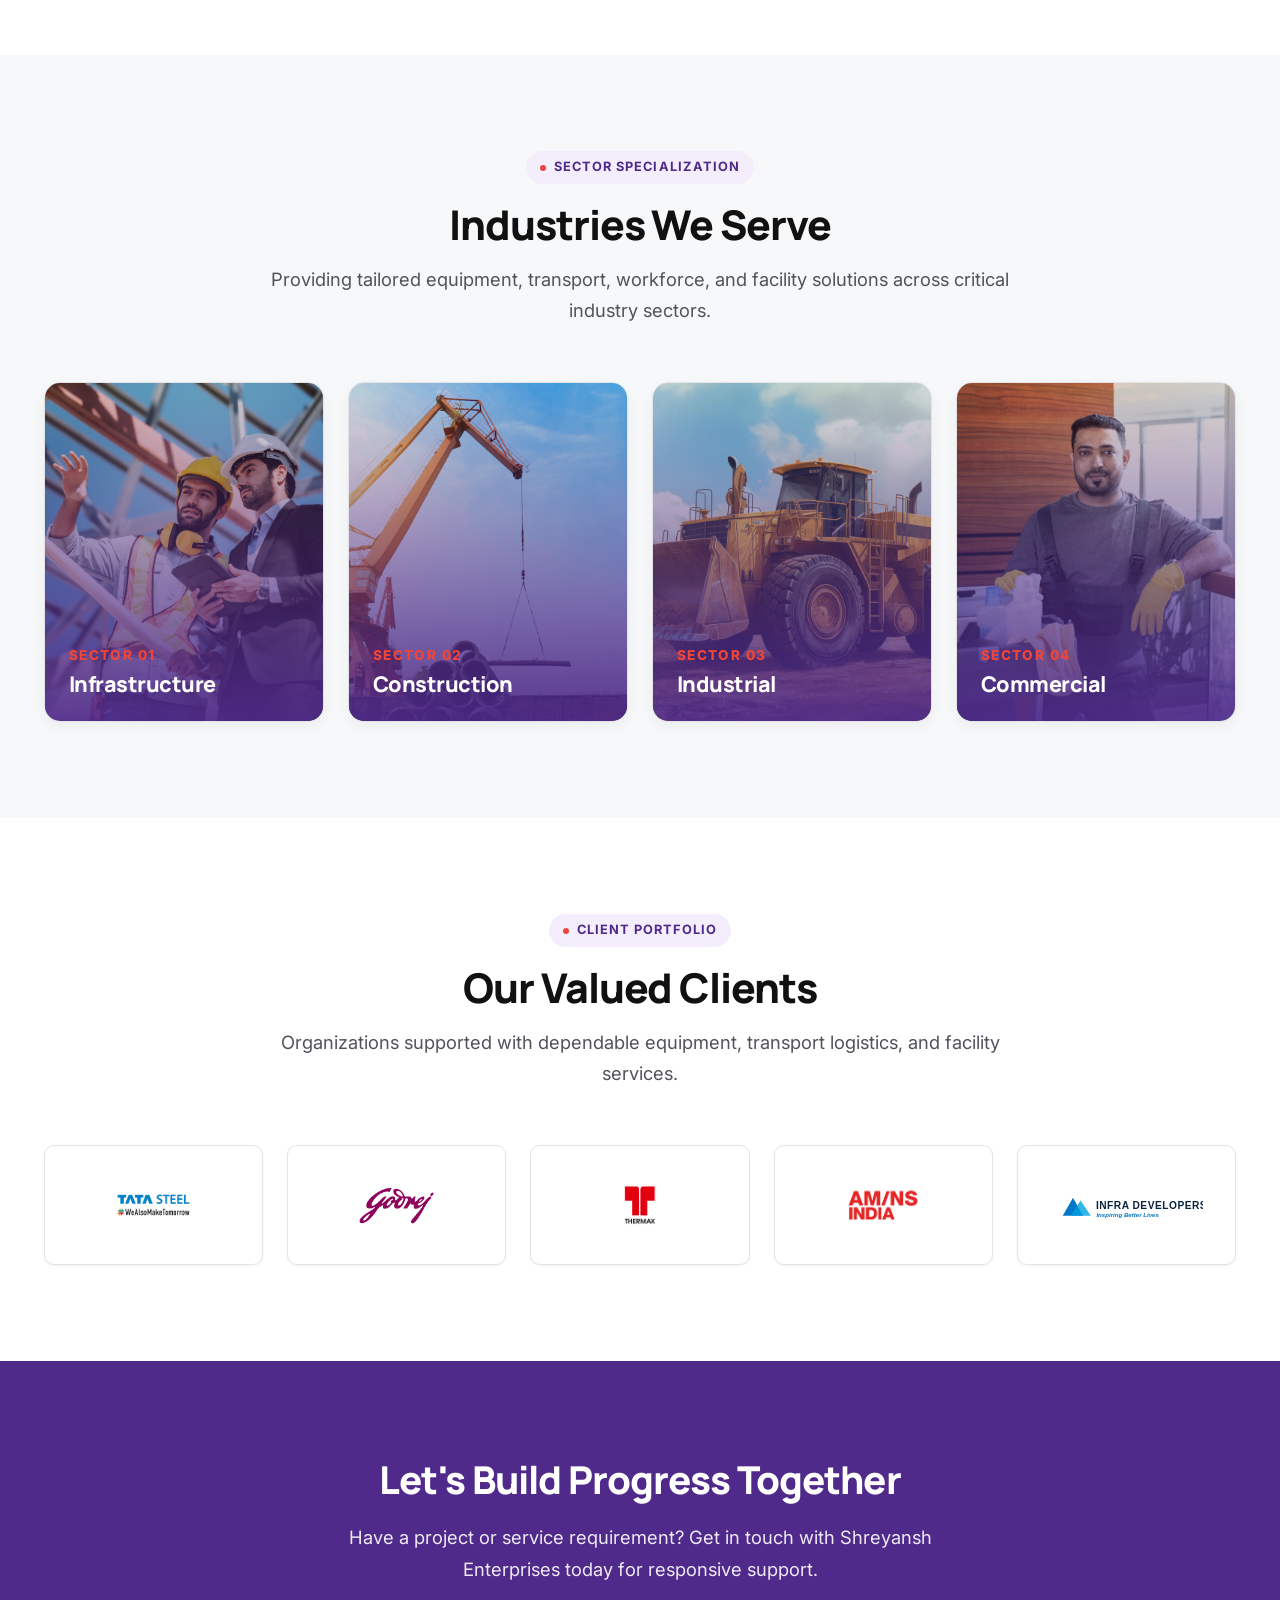
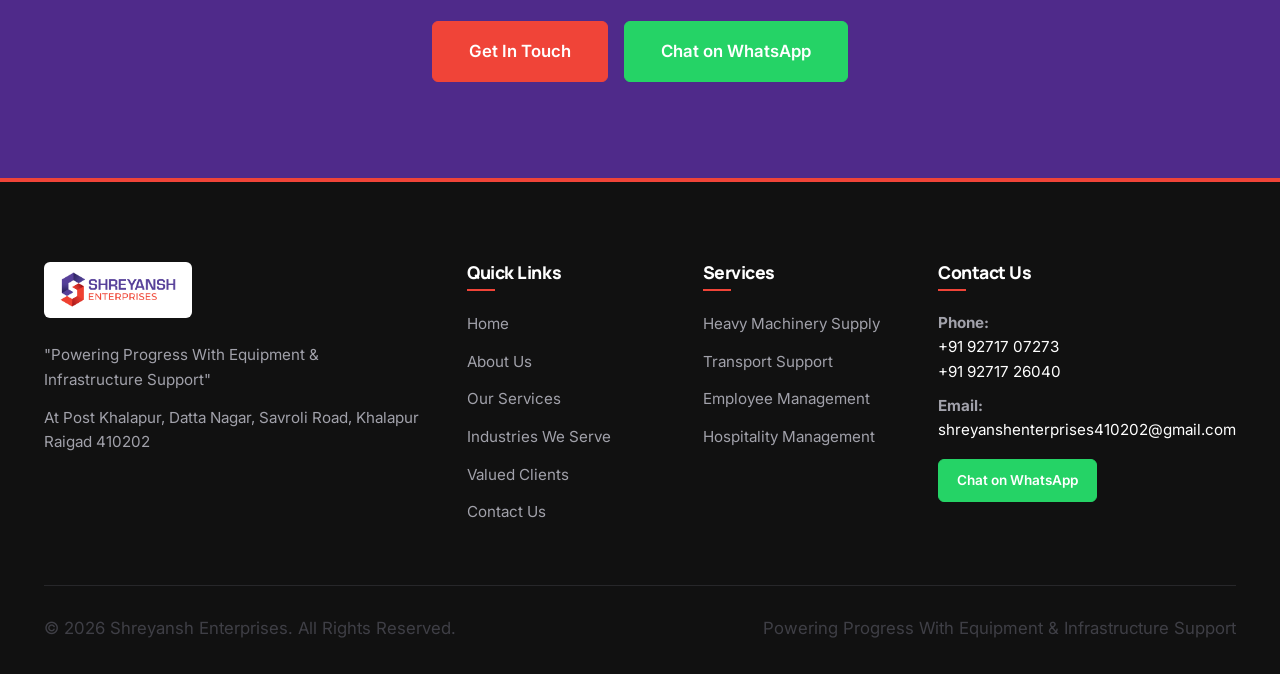
==== commit 5c0cc1b9: "Update Heavy Machinery Supply images with Escorts Crane and Wheel Loader" ====
--- a/index.html
+++ b/index.html
@@ -159,7 +159,7 @@
           <article class="service-card">
             <span class="service-number">01</span>
             <div class="service-card-media">
-              <img src="HEAVY MACHINERY SUPPLY.jpg" alt="Heavy Machinery Supply">
+              <img src="heavy-machinery-loader.jpg" alt="Heavy Machinery Supply">
             </div>
             <h3 class="service-title">Heavy Machinery Supply</h3>
             <p class="service-desc">
@@ -174,7 +174,7 @@
           <article class="service-card">
             <span class="service-number">02</span>
             <div class="service-card-media">
-              <img src="TRANSPORT SUPPORT.jpg" alt="Transport Support">
+              <img src="HEAVY MACHINERY SUPPLY.jpg" alt="Transport Support">
             </div>
             <h3 class="service-title">Transport Support</h3>
             <p class="service-desc">
--- a/styles/main.css
+++ b/styles/main.css
@@ -275,7 +275,39 @@
   background-color: #20BA5A;
   border-color: #20BA5A;
   transform: translateY(-2px);
-  box-shadow: 0 6px 18px rgba(37, 211, 102, 0.35);
+  box-shadow: 0 4px 16px rgba(37, 211, 102, 0.35);
+}
+
+.btn-gmail {
+  background-color: #EA4335;
+  color: var(--white);
+  border-color: #EA4335;
+}
+
+.btn-gmail:hover {
+  background-color: #D93025;
+  border-color: #D93025;
+  transform: translateY(-2px);
+  box-shadow: 0 4px 16px rgba(234, 67, 53, 0.35);
+}
+
+.contact-actions-grid {
+  display: flex;
+  align-items: center;
+  gap: 12px;
+  flex-wrap: wrap;
+  margin-top: 16px;
+}
+
+@media (max-width: 768px) {
+  .contact-actions-grid {
+    flex-direction: column;
+    width: 100%;
+  }
+  .contact-actions-grid .btn {
+    width: 100%;
+    justify-content: center;
+  }
 }
 
 .btn-lg {
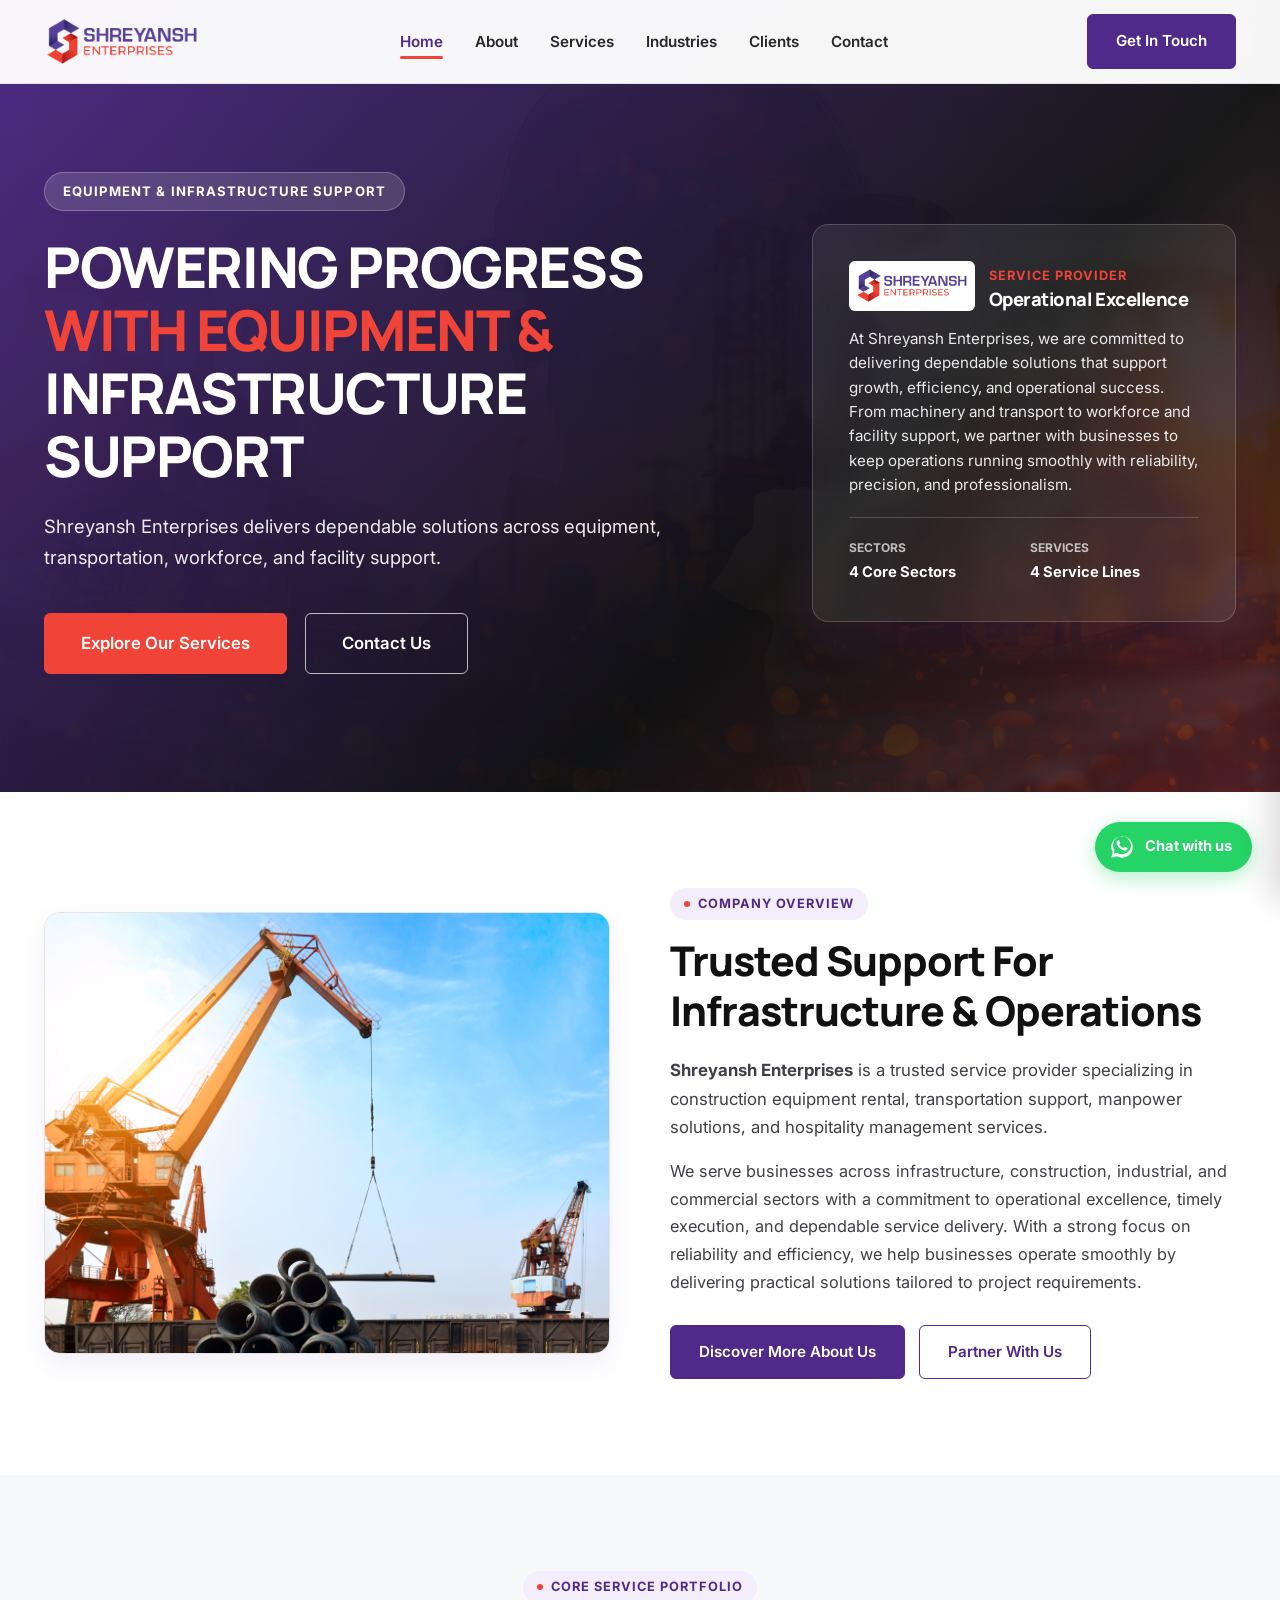
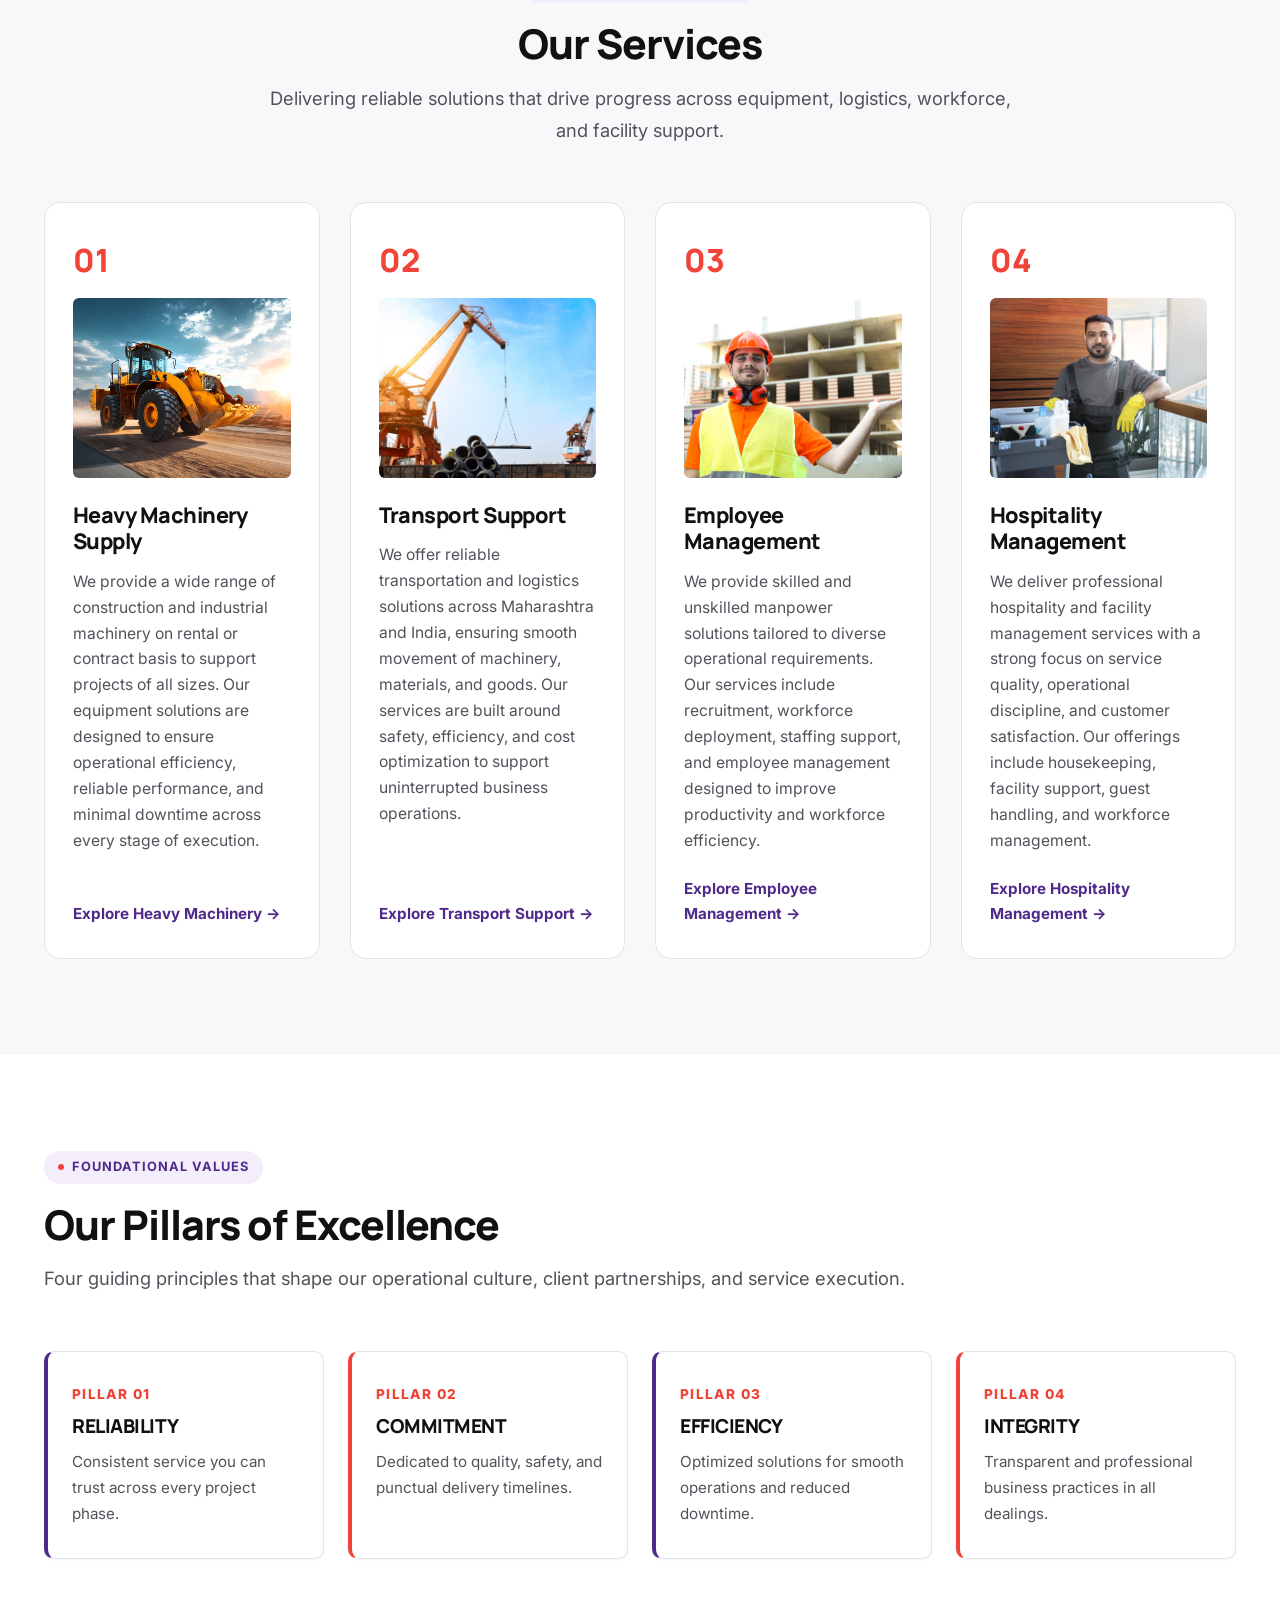
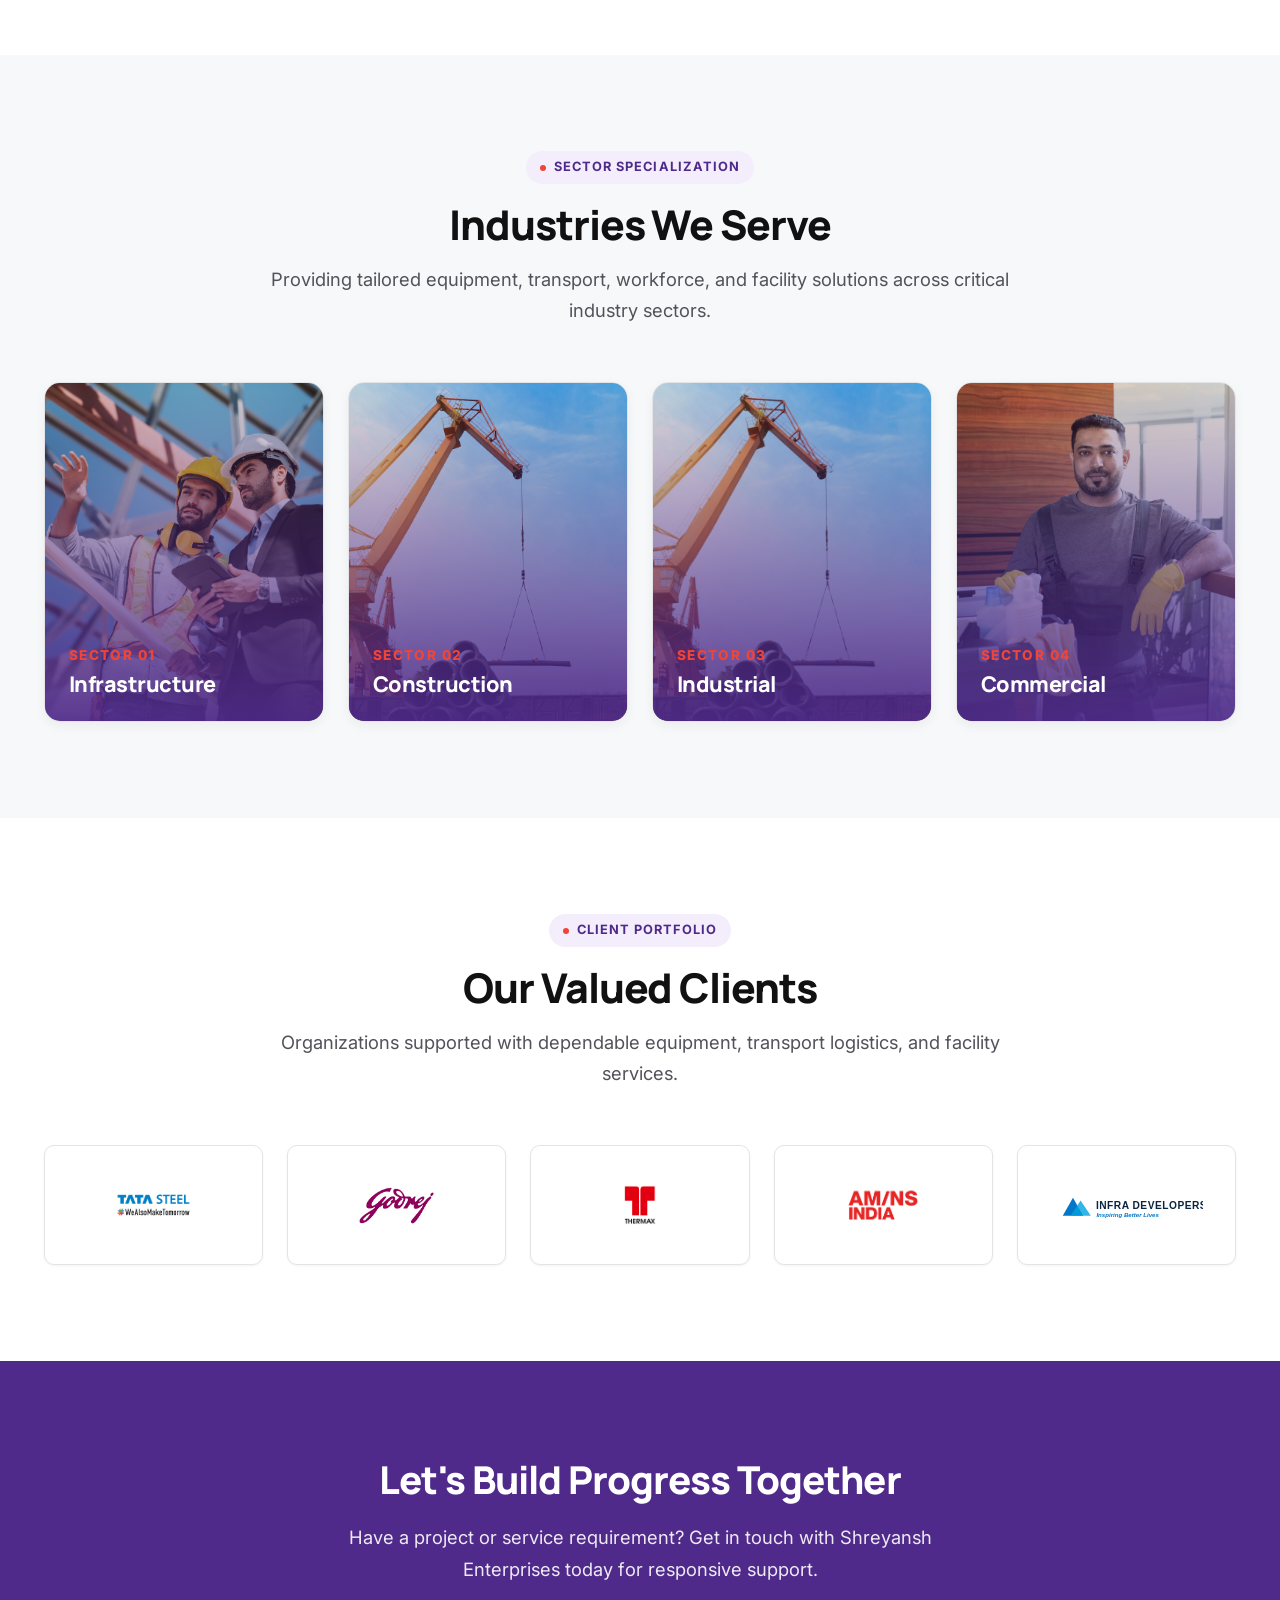
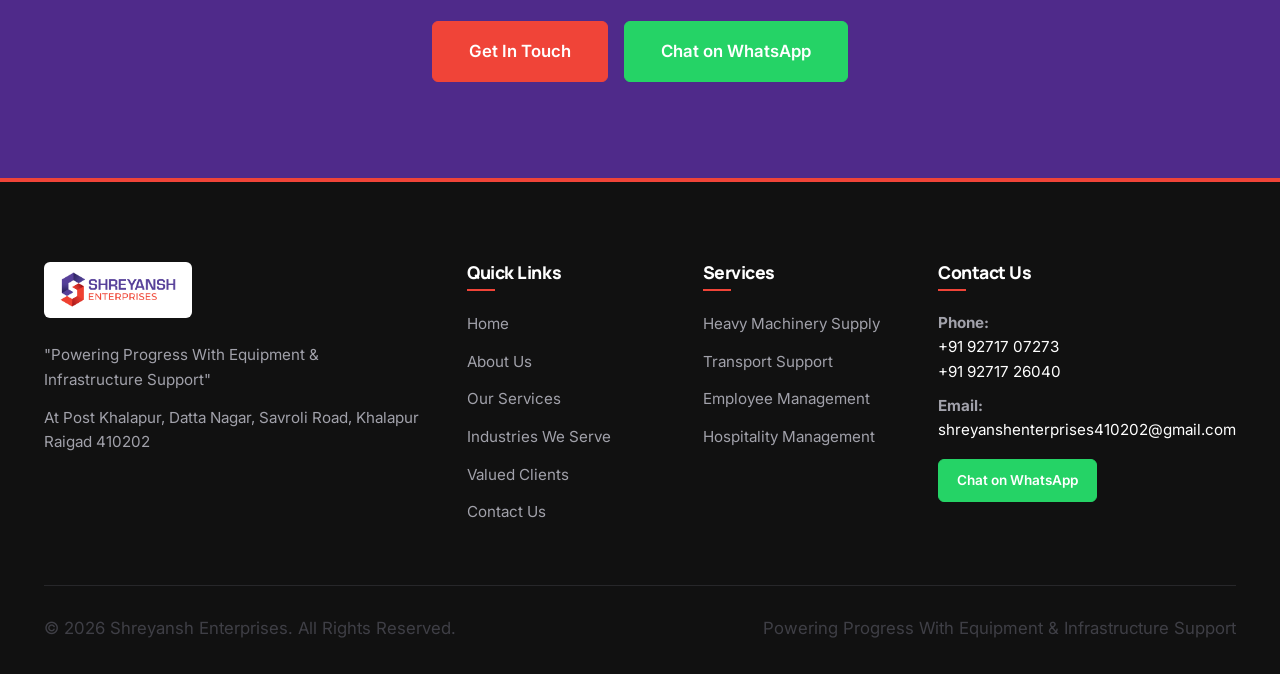
==== commit f18a2980: "Update Transport Support image site-wide with new heavy crane & cargo image and delete old unused im" ====
--- a/index.html
+++ b/index.html
@@ -174,7 +174,7 @@
           <article class="service-card">
             <span class="service-number">02</span>
             <div class="service-card-media">
-              <img src="HEAVY MACHINERY SUPPLY.jpg" alt="Transport Support">
+              <img src="transport-support.jpg" alt="Transport Support">
             </div>
             <h3 class="service-title">Transport Support</h3>
             <p class="service-desc">
@@ -286,7 +286,7 @@
           </div>
 
           <div class="industry-card">
-            <img src="TRANSPORT SUPPORT.jpg" alt="Industrial Sector Support">
+            <img src="transport-support.jpg" alt="Industrial Sector Support">
             <div class="industry-overlay">
               <span class="industry-num">SECTOR 03</span>
               <h3 class="industry-title">Industrial</h3>
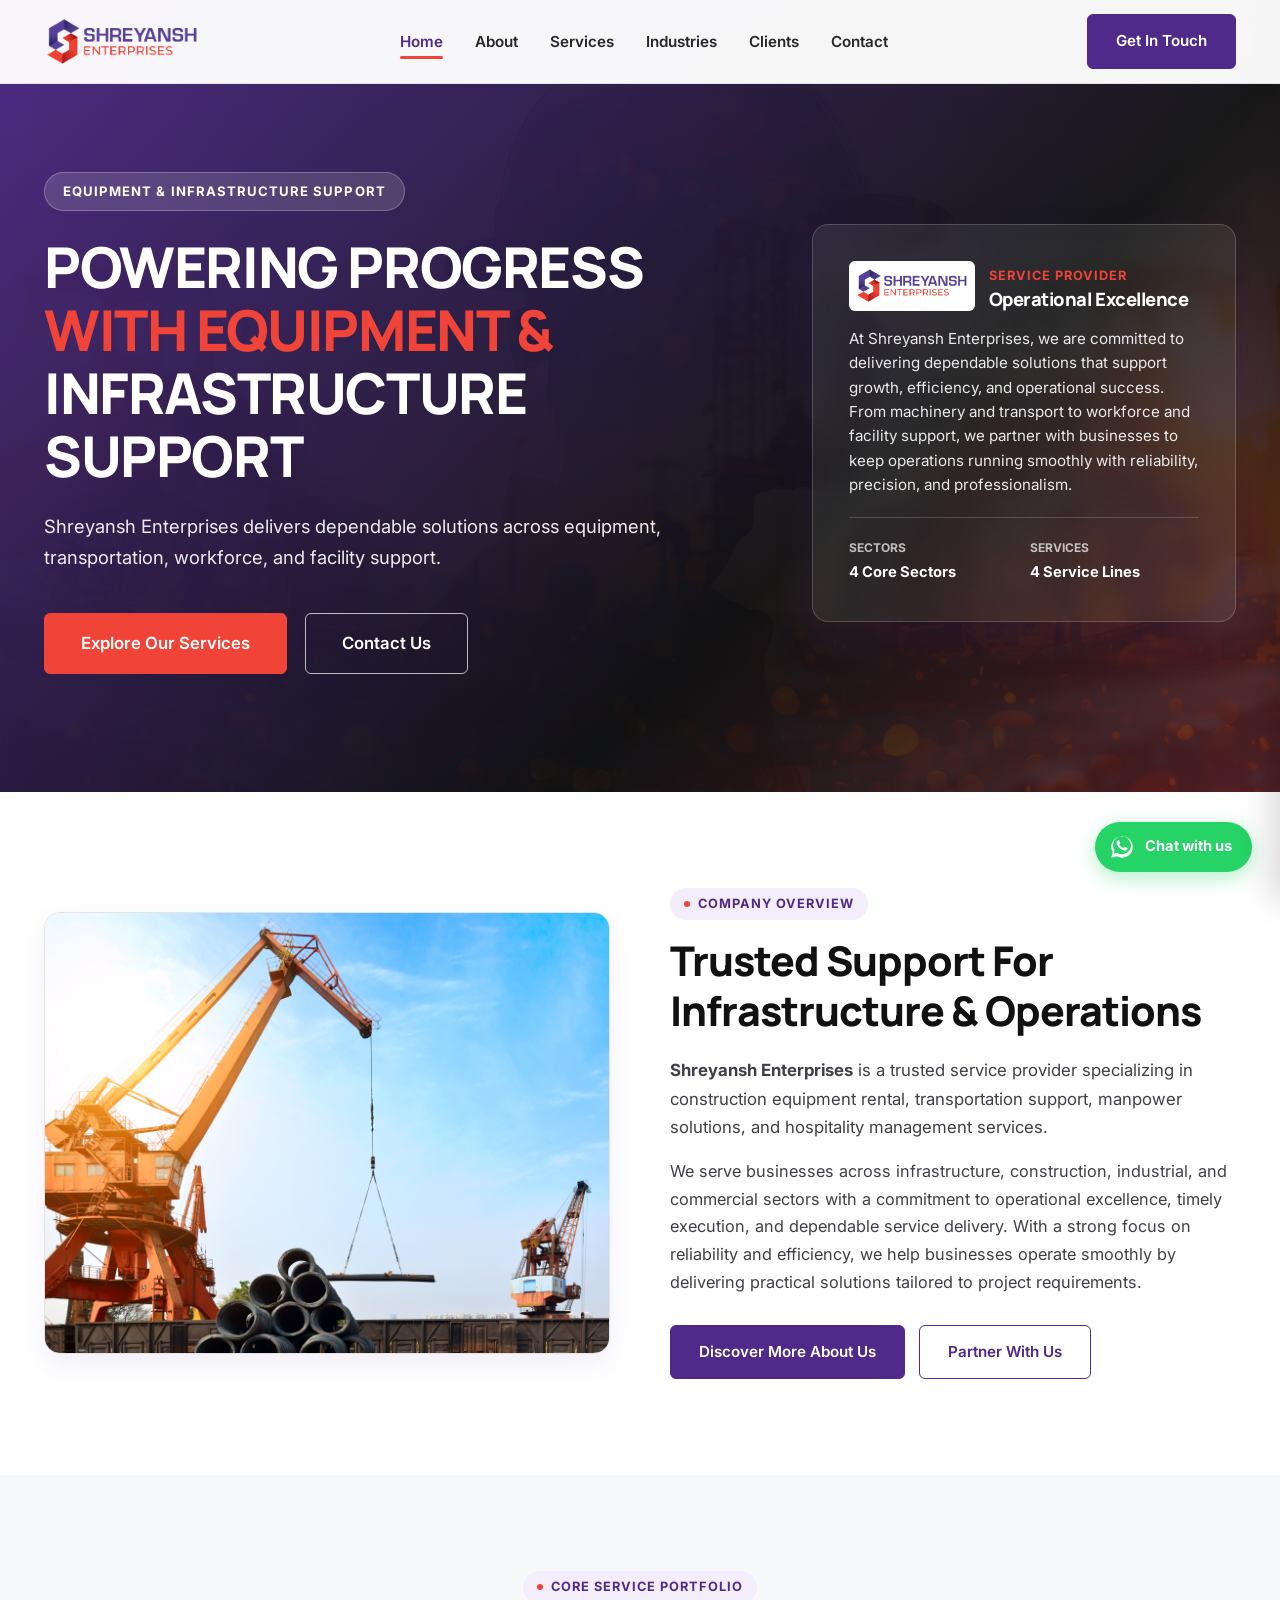
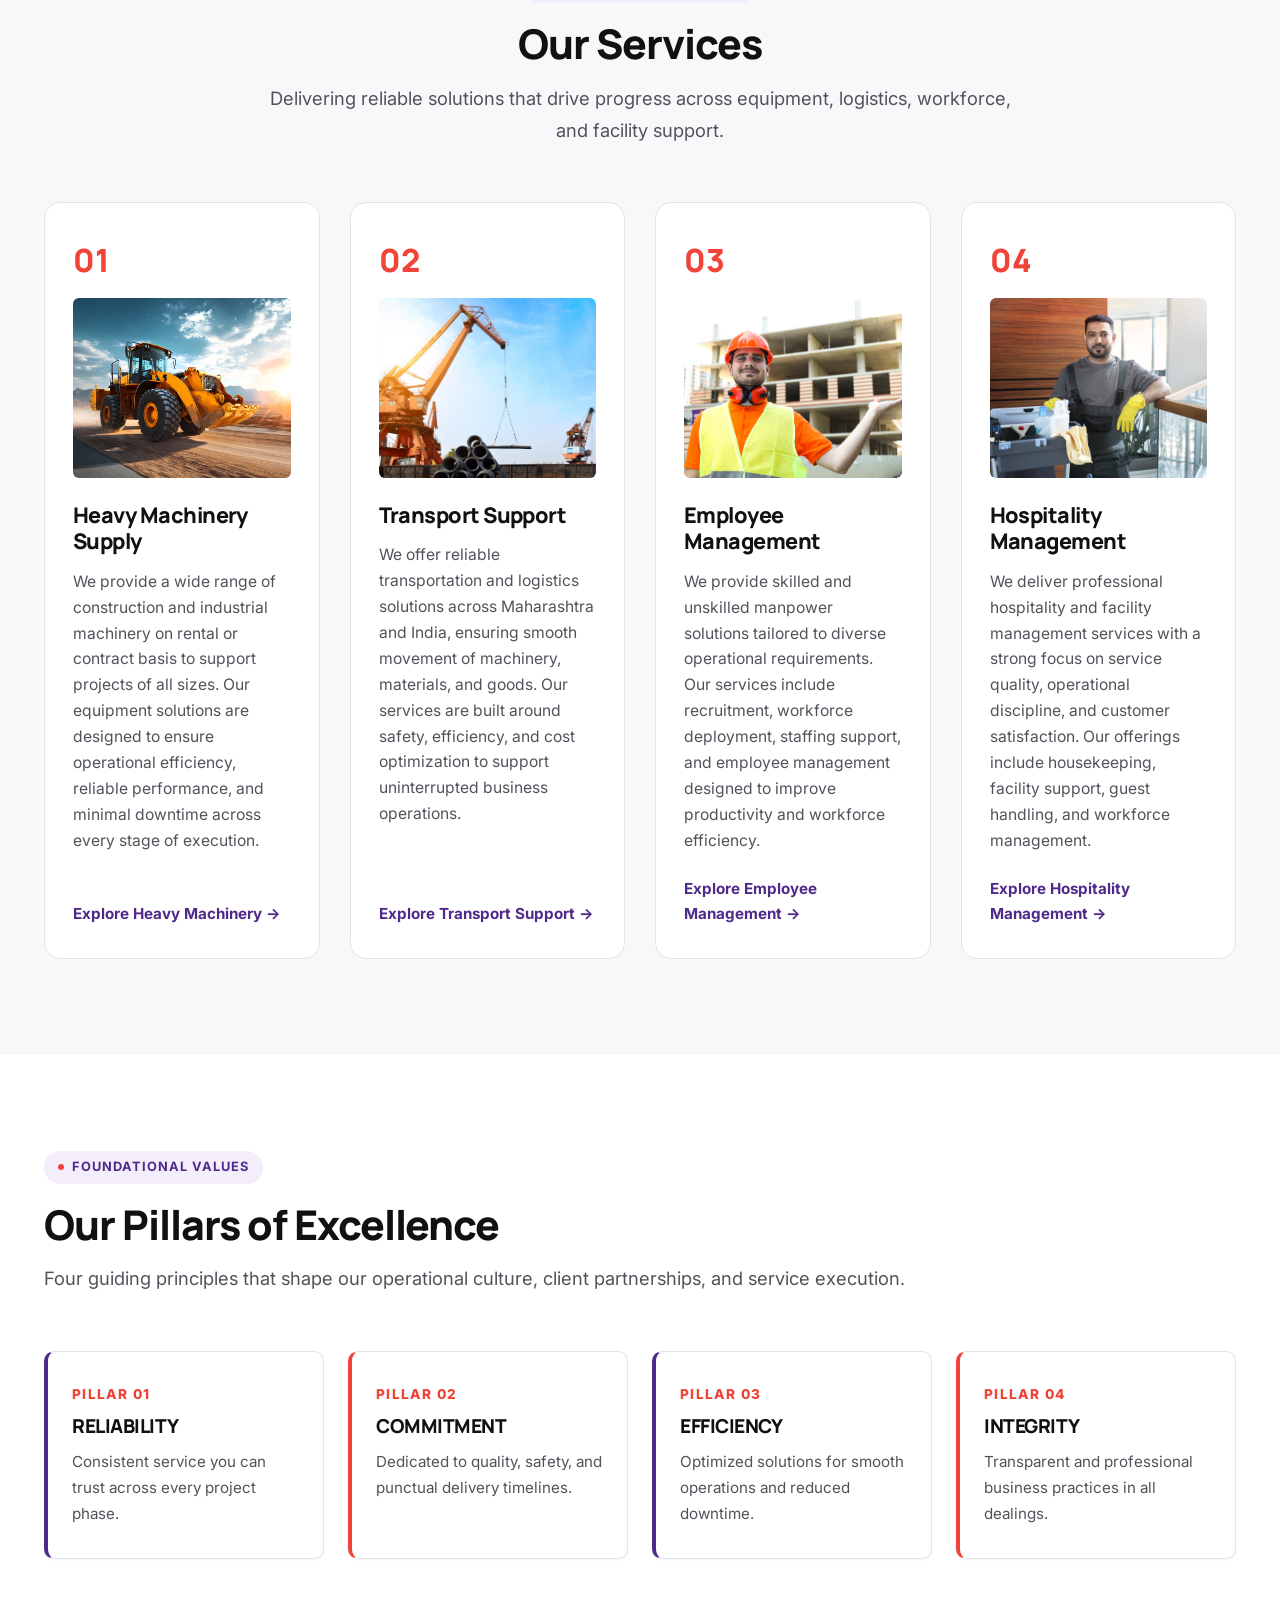
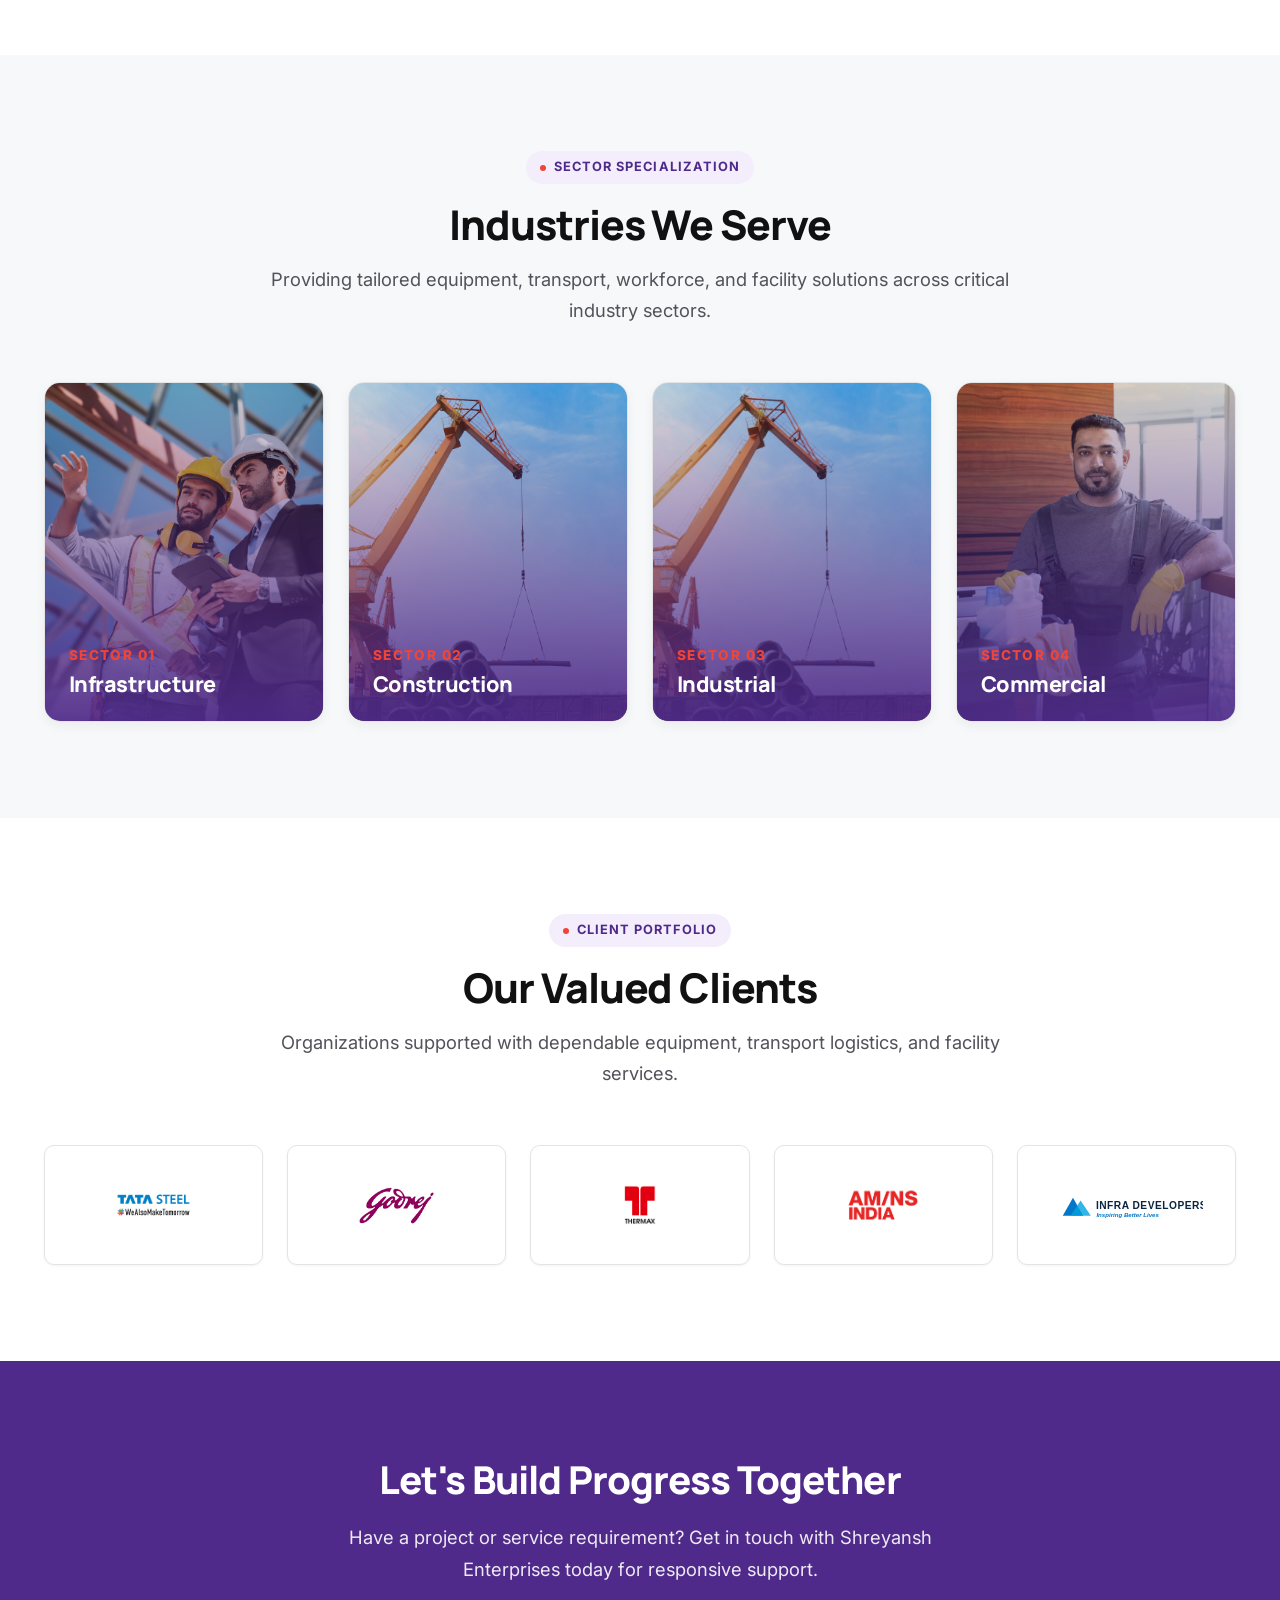
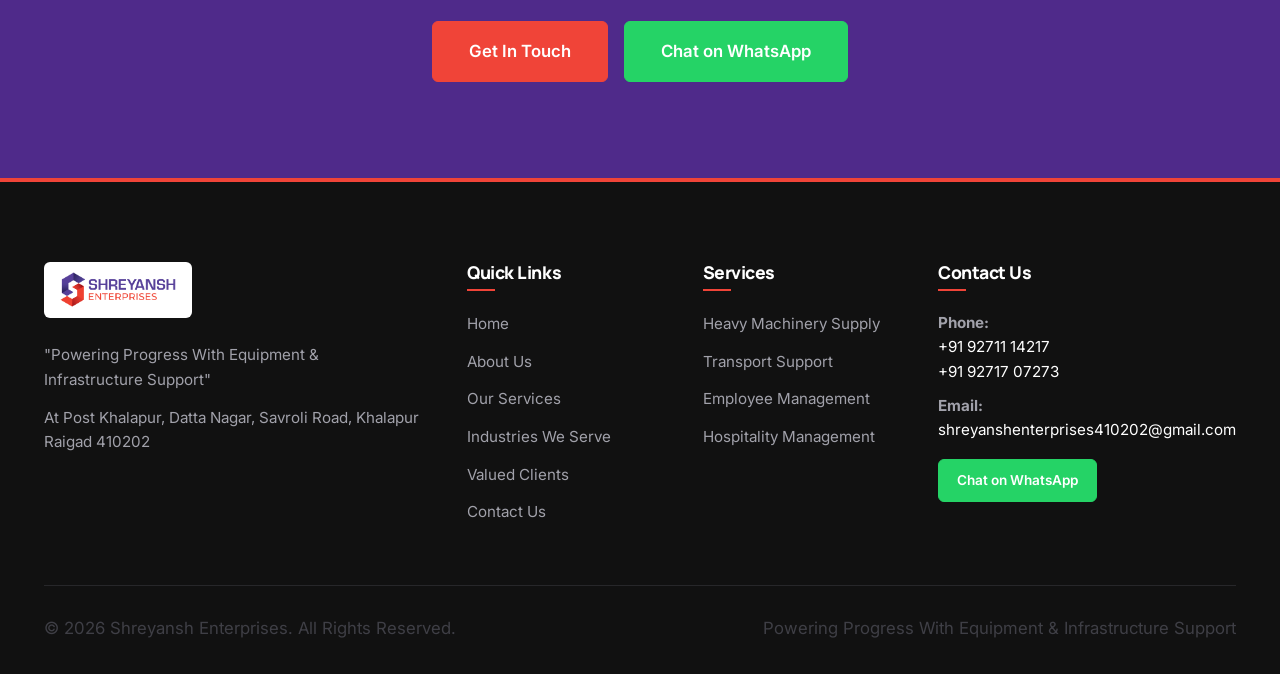
==== commit a5b519e3: "Update company phone numbers site-wide (+91 92711 14217, +91 92717 07273)" ====
--- a/index.html
+++ b/index.html
@@ -394,8 +394,8 @@
           <h4 class="footer-title">Contact Us</h4>
           <p class="footer-desc" style="margin-bottom: 10px;">
             <strong>Phone:</strong><br>
-            <a href="tel:+919271707273" style="color: var(--white);">+91 92717 07273</a><br>
-            <a href="tel:+919271726040" style="color: var(--white);">+91 92717 26040</a>
+            <a href="tel:+919271114217" style="color: var(--white);">+91 92711 14217</a><br>
+            <a href="tel:+919271707273" style="color: var(--white);">+91 92717 07273</a>
           </p>
           <p class="footer-desc" style="margin-bottom: 16px;">
             <strong>Email:</strong><br>
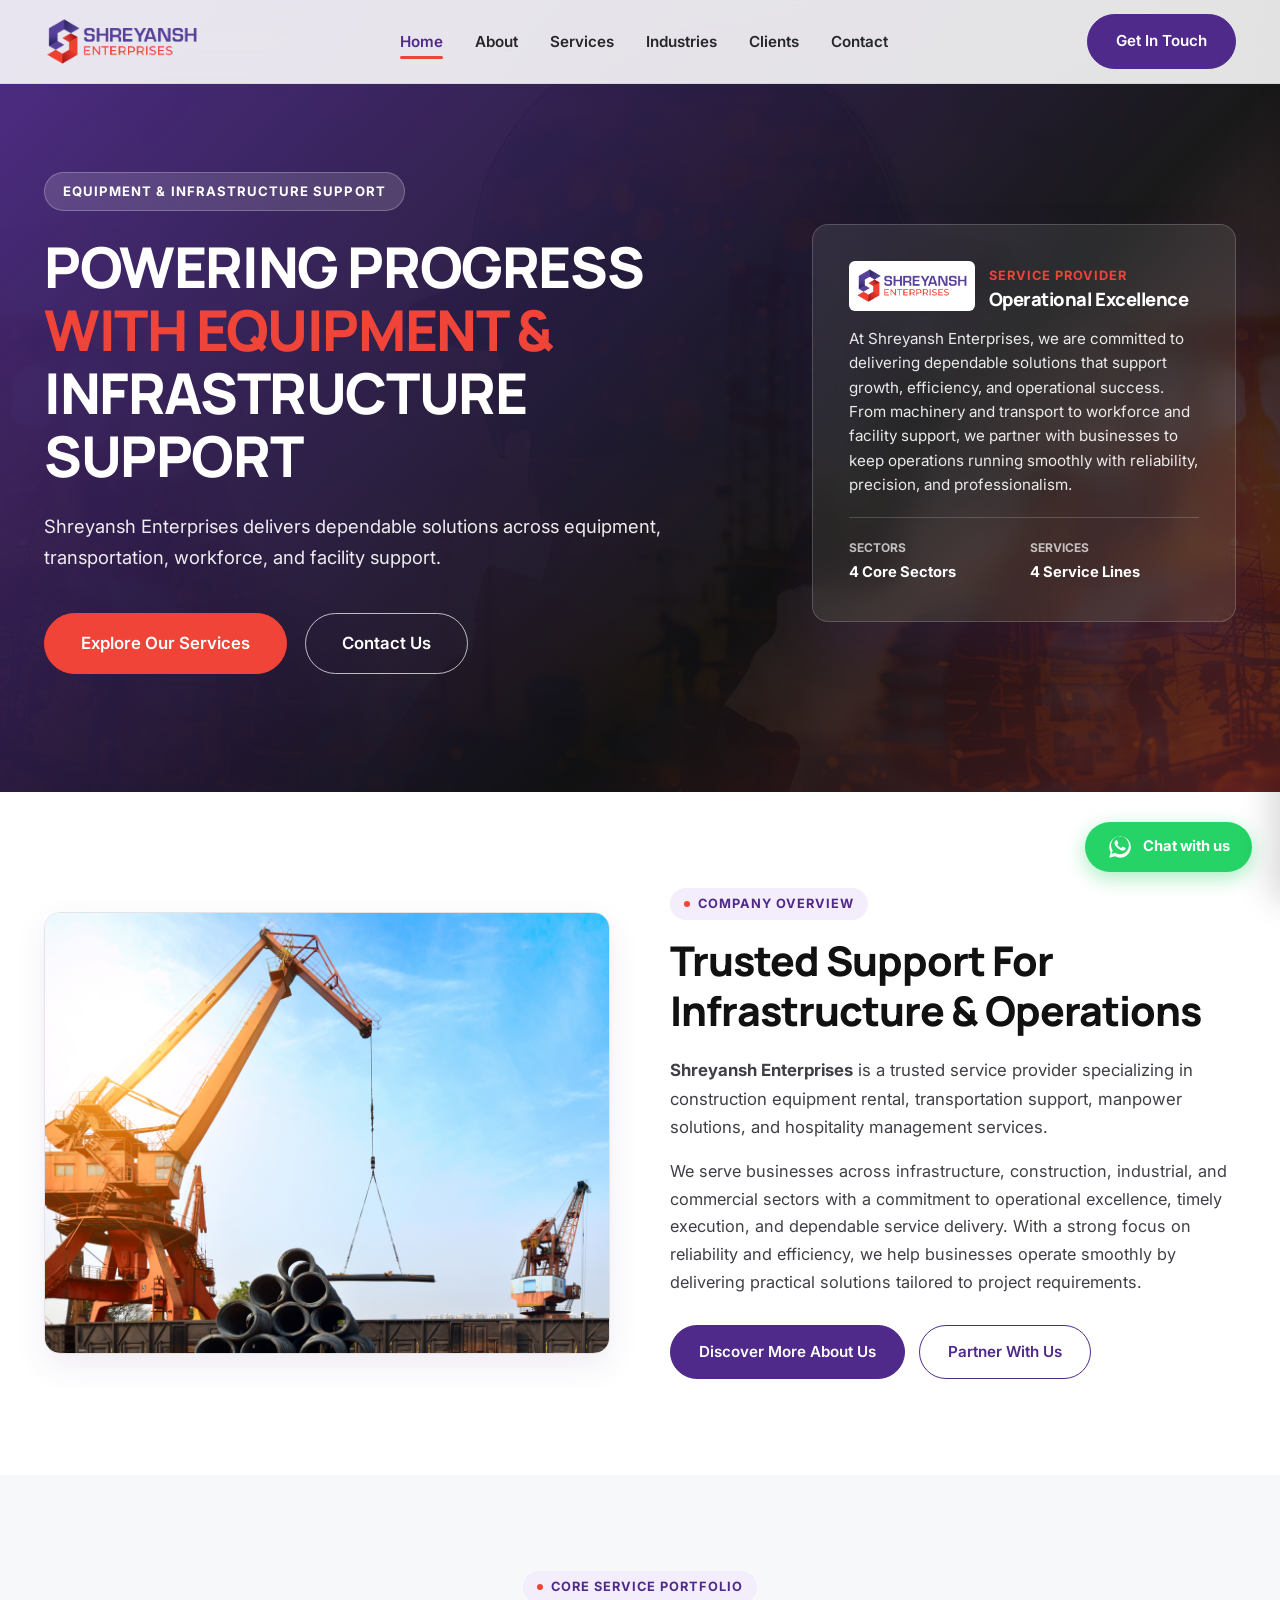
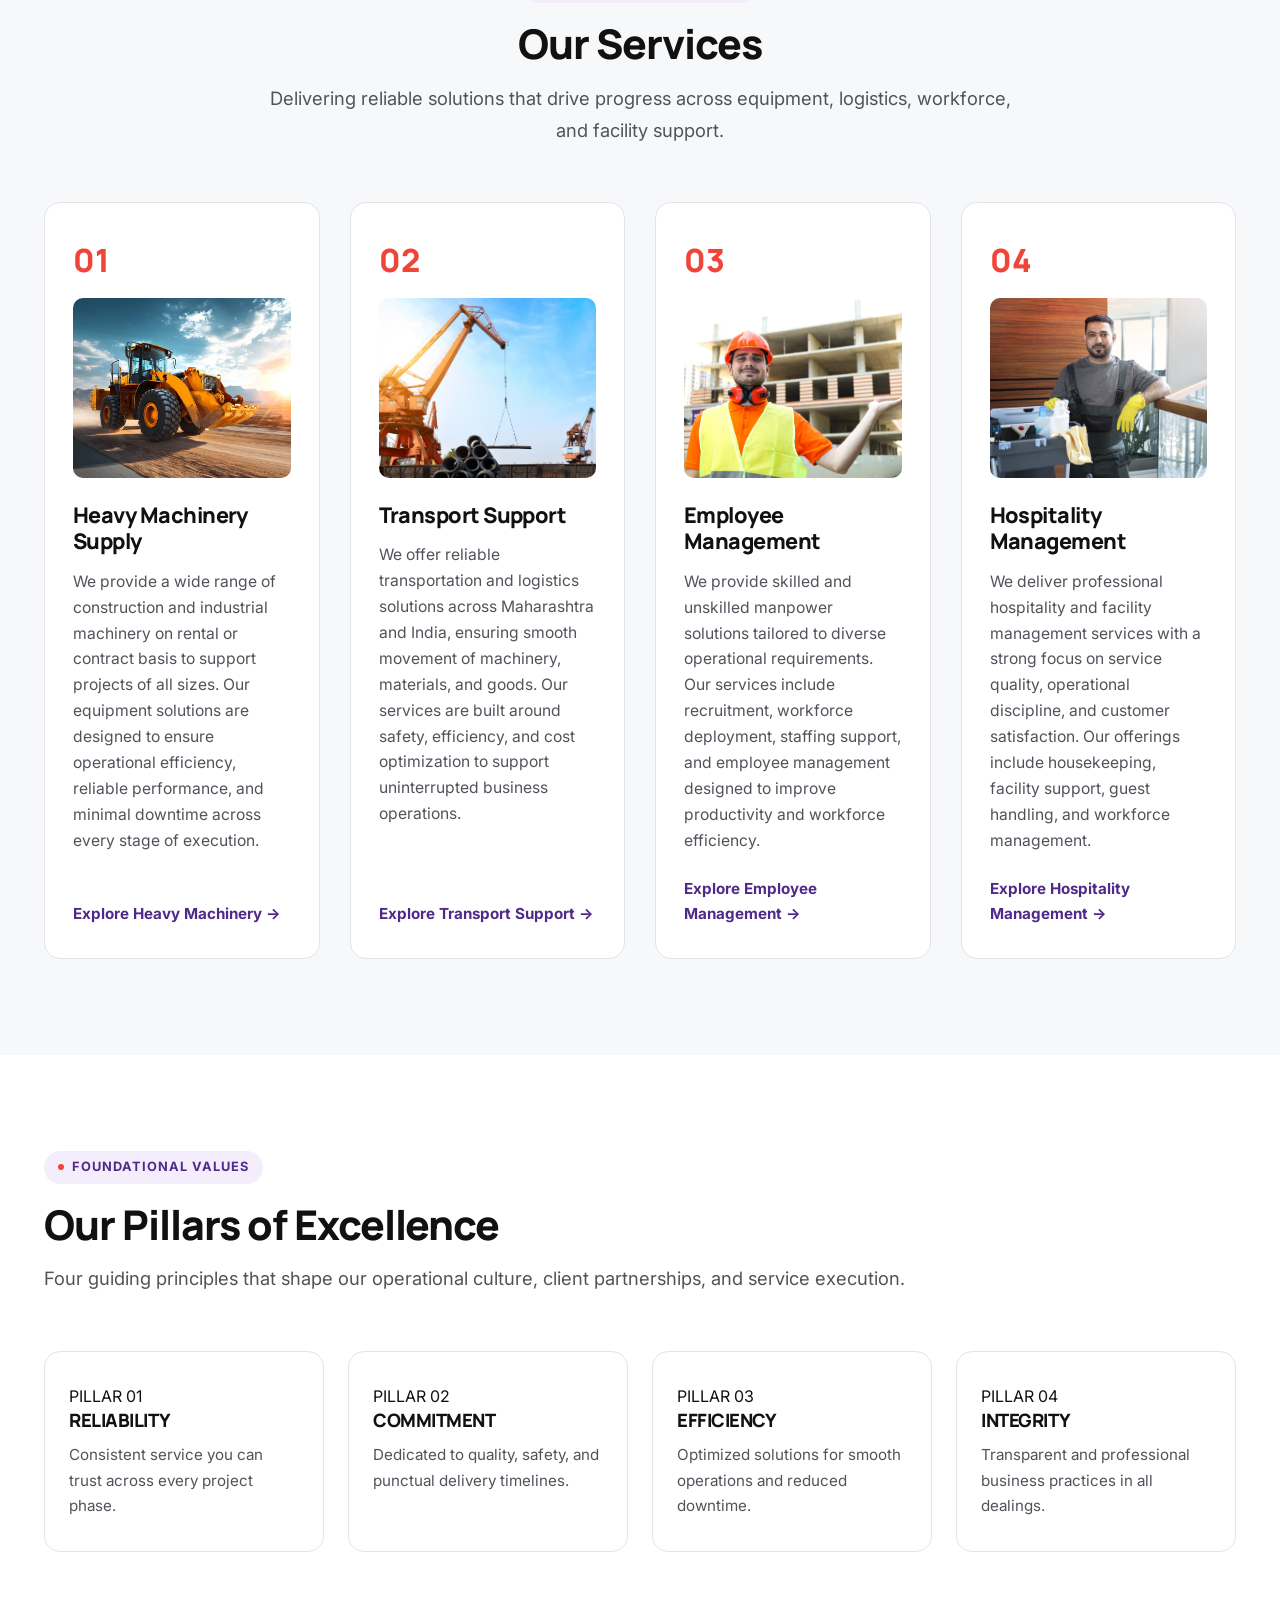
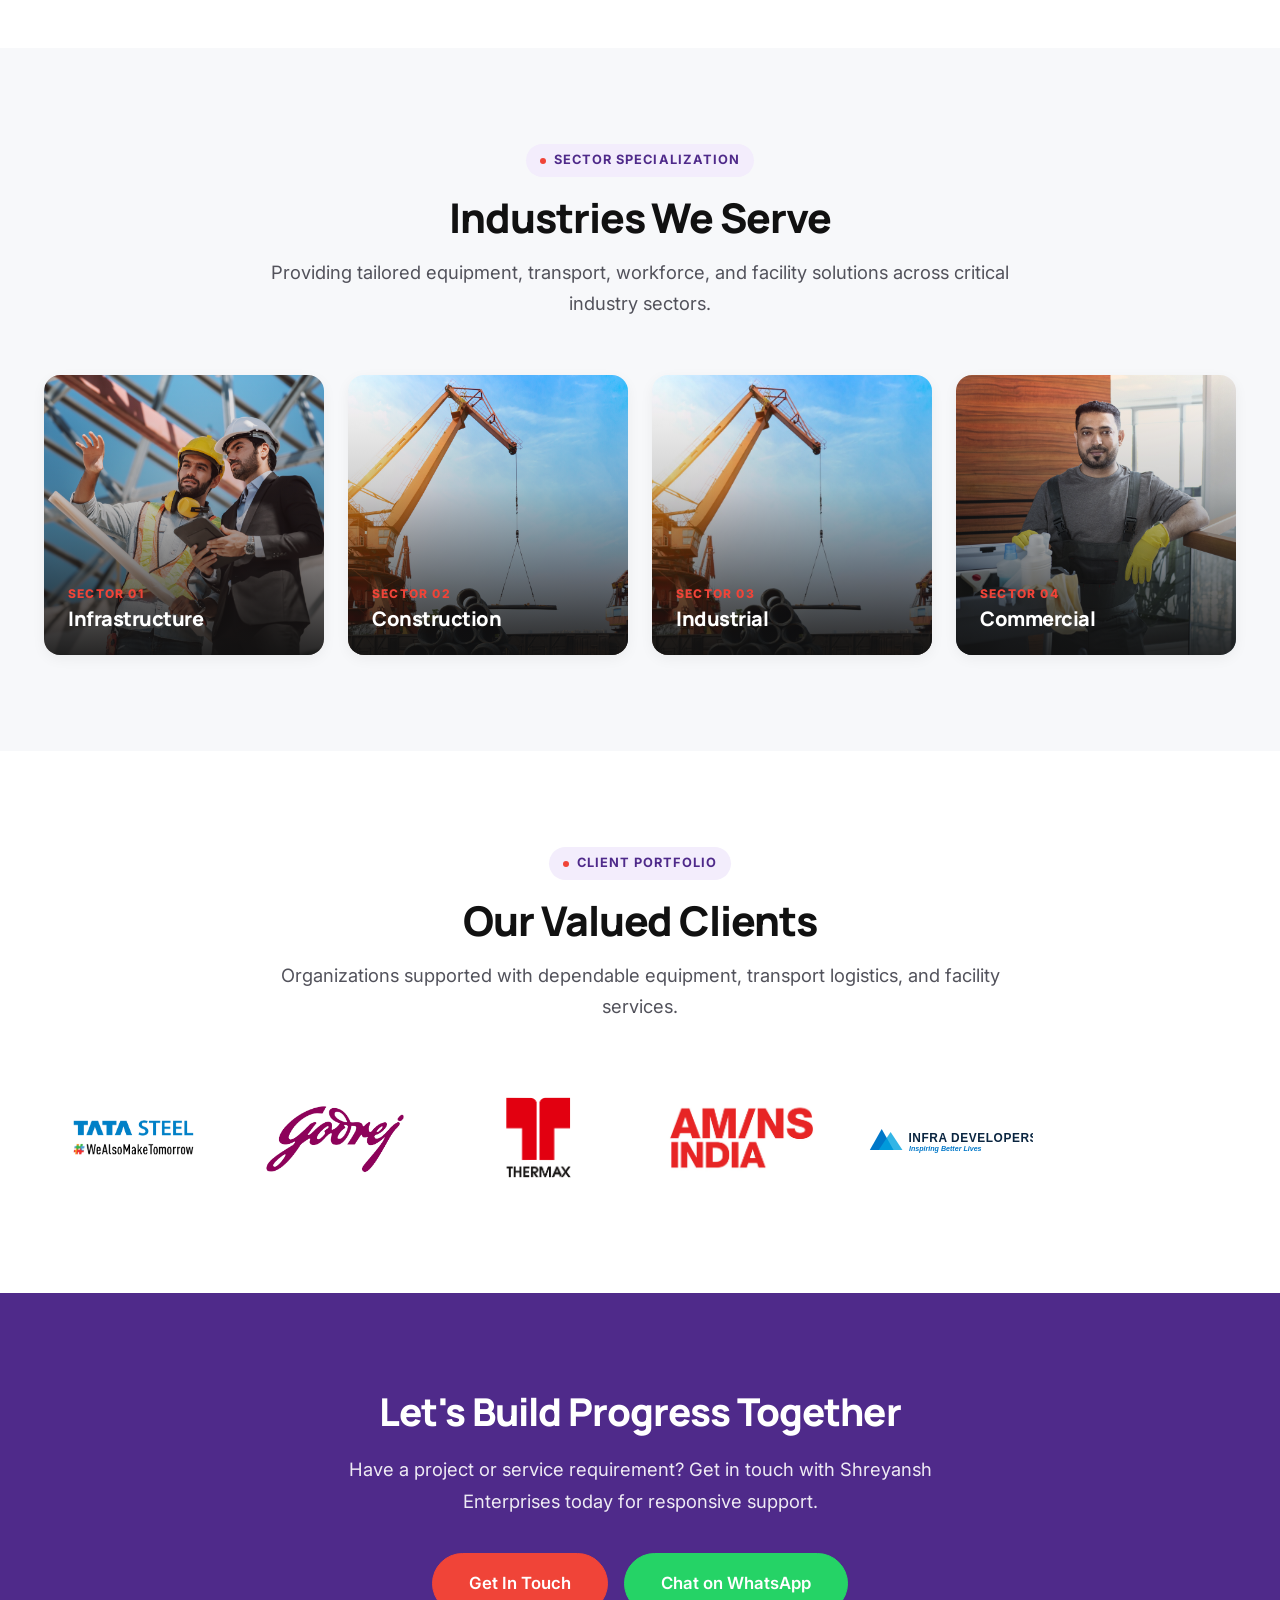
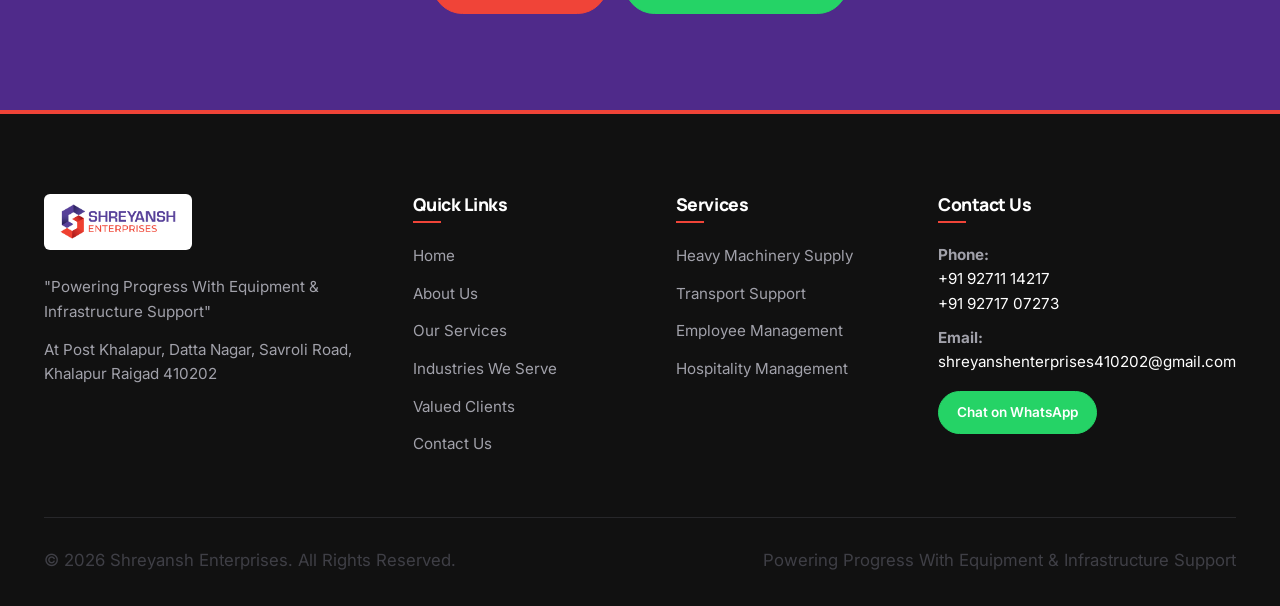
==== commit 117a619e: "Make Home page service cards 01, 02, 03, 04 fully clickable to respective detail pages" ====
--- a/index.html
+++ b/index.html
@@ -156,7 +156,7 @@
 
         <div class="services-grid">
           <!-- Service 01 -->
-          <article class="service-card">
+          <a href="services/heavy-machinery.html" class="service-card" aria-label="Explore Heavy Machinery Supply">
             <span class="service-number">01</span>
             <div class="service-card-media">
               <img src="heavy-machinery-loader.jpg" alt="Heavy Machinery Supply">
@@ -165,13 +165,13 @@
             <p class="service-desc">
               We provide a wide range of construction and industrial machinery on rental or contract basis to support projects of all sizes. Our equipment solutions are designed to ensure operational efficiency, reliable performance, and minimal downtime across every stage of execution.
             </p>
-            <a href="services/heavy-machinery.html" class="service-link">
+            <span class="service-link">
               Explore Heavy Machinery &rarr;
-            </a>
-          </article>
+            </span>
+          </a>
 
           <!-- Service 02 -->
-          <article class="service-card">
+          <a href="services/transport.html" class="service-card" aria-label="Explore Transport Support">
             <span class="service-number">02</span>
             <div class="service-card-media">
               <img src="transport-support.jpg" alt="Transport Support">
@@ -180,13 +180,13 @@
             <p class="service-desc">
               We offer reliable transportation and logistics solutions across Maharashtra and India, ensuring smooth movement of machinery, materials, and goods. Our services are built around safety, efficiency, and cost optimization to support uninterrupted business operations.
             </p>
-            <a href="services/transport.html" class="service-link">
+            <span class="service-link">
               Explore Transport Support &rarr;
-            </a>
-          </article>
+            </span>
+          </a>
 
           <!-- Service 03 -->
-          <article class="service-card">
+          <a href="services/employee-management.html" class="service-card" aria-label="Explore Employee Management">
             <span class="service-number">03</span>
             <div class="service-card-media">
               <img src="Workers_link.jpg" alt="Employee Management">
@@ -195,13 +195,13 @@
             <p class="service-desc">
               We provide skilled and unskilled manpower solutions tailored to diverse operational requirements. Our services include recruitment, workforce deployment, staffing support, and employee management designed to improve productivity and workforce efficiency.
             </p>
-            <a href="services/employee-management.html" class="service-link">
+            <span class="service-link">
               Explore Employee Management &rarr;
-            </a>
-          </article>
+            </span>
+          </a>
 
           <!-- Service 04 -->
-          <article class="service-card">
+          <a href="services/hospitality-management.html" class="service-card" aria-label="Explore Hospitality Management">
             <span class="service-number">04</span>
             <div class="service-card-media">
               <img src="HOSPITALITY MANAGEMENT.jpg" alt="Hospitality Management">
@@ -210,10 +210,10 @@
             <p class="service-desc">
               We deliver professional hospitality and facility management services with a strong focus on service quality, operational discipline, and customer satisfaction. Our offerings include housekeeping, facility support, guest handling, and workforce management.
             </p>
-            <a href="services/hospitality-management.html" class="service-link">
+            <span class="service-link">
               Explore Hospitality Management &rarr;
-            </a>
-          </article>
+            </span>
+          </a>
         </div>
       </div>
     </section>
--- a/styles/main.css
+++ b/styles/main.css
@@ -45,12 +45,13 @@
   --radius-full: 9999px;
 
   --shadow-xs: 0 1px 3px rgba(0, 0, 0, 0.05);
-  --shadow-sm: 0 4px 12px rgba(0, 0, 0, 0.05);
-  --shadow-md: 0 10px 28px rgba(79, 42, 138, 0.08);
-  --shadow-lg: 0 20px 40px rgba(79, 42, 138, 0.14);
-
-  --transition-fast: 0.18s ease;
-  --transition-normal: 0.28s ease;
+  --shadow-sm: 0 4px 14px rgba(0, 0, 0, 0.05);
+  --shadow-md: 0 12px 32px rgba(79, 42, 138, 0.09);
+  --shadow-lg: 0 24px 48px rgba(79, 42, 138, 0.16);
+
+  --transition-fast: 0.2s cubic-bezier(0.16, 1, 0.3, 1);
+  --transition-normal: 0.35s cubic-bezier(0.16, 1, 0.3, 1);
+  --transition-slow: 0.6s cubic-bezier(0.16, 1, 0.3, 1);
 }
 
 /* Global Resets */
@@ -206,12 +207,16 @@
   font-family: var(--font-body);
   font-weight: 600;
   font-size: 0.95rem;
-  border-radius: var(--radius-sm);
+  border-radius: var(--radius-full);
   border: 1px solid transparent;
   cursor: pointer;
-  transition: all var(--transition-fast);
+  transition: transform var(--transition-fast), box-shadow var(--transition-fast), background-color var(--transition-fast), border-color var(--transition-fast);
   text-decoration: none;
   white-space: nowrap;
+}
+
+.btn:active {
+  transform: scale(0.98);
 }
 
 .btn-primary {
@@ -275,7 +280,7 @@
   background-color: #20BA5A;
   border-color: #20BA5A;
   transform: translateY(-2px);
-  box-shadow: 0 4px 16px rgba(37, 211, 102, 0.35);
+  box-shadow: 0 6px 20px rgba(37, 211, 102, 0.35);
 }
 
 .btn-gmail {
@@ -288,7 +293,7 @@
   background-color: #D93025;
   border-color: #D93025;
   transform: translateY(-2px);
-  box-shadow: 0 4px 16px rgba(234, 67, 53, 0.35);
+  box-shadow: 0 6px 20px rgba(234, 67, 53, 0.35);
 }
 
 .contact-actions-grid {
@@ -323,17 +328,18 @@
   width: 100%;
   height: var(--header-height);
   z-index: 1000;
-  transition: all var(--transition-normal);
+  transition: height var(--transition-normal), background-color var(--transition-normal), box-shadow var(--transition-normal), border-color var(--transition-normal);
+  background-color: rgba(255, 255, 255, 0.88);
+  backdrop-filter: blur(16px);
+  -webkit-backdrop-filter: blur(16px);
+  border-bottom: 1px solid rgba(0, 0, 0, 0.06);
+}
+
+.navbar.scrolled {
   background-color: rgba(255, 255, 255, 0.96);
-  backdrop-filter: blur(12px);
-  -webkit-backdrop-filter: blur(12px);
-  border-bottom: 1px solid rgba(0, 0, 0, 0.08);
-}
-
-.navbar.scrolled {
-  background-color: var(--white);
-  box-shadow: 0 4px 20px rgba(0, 0, 0, 0.06);
-  height: 74px;
+  box-shadow: 0 6px 24px rgba(17, 17, 17, 0.08);
+  height: 72px;
+  border-bottom-color: rgba(0, 0, 0, 0.08);
 }
 
 .navbar-container {
@@ -348,6 +354,11 @@
   align-items: center;
   gap: 12px;
   height: 52px;
+  transition: transform var(--transition-fast);
+}
+
+.navbar-logo:hover {
+  transform: scale(1.02);
 }
 
 .navbar-logo img {
@@ -446,7 +457,7 @@
   flex-direction: column;
   padding: 100px 28px 36px 28px;
   transform: translateX(100%);
-  transition: transform var(--transition-normal) cubic-bezier(0.16, 1, 0.3, 1);
+  transition: transform var(--transition-normal);
   box-shadow: -10px 0 30px rgba(0, 0, 0, 0.15);
   overflow-y: auto;
 }
@@ -478,7 +489,7 @@
   color: var(--primary);
 }
 
-/* Hero Section */
+/* Hero Section & Visual Depth Elements */
 .hero-section {
   position: relative;
   min-height: 88vh;
@@ -496,16 +507,19 @@
   top: 0;
   left: 0;
   width: 100%;
-  height: 100%;
+  height: 120%;
   z-index: 1;
+  will-change: transform;
+  transform: translateY(0);
 }
 
 .hero-bg-media img {
   width: 100%;
   height: 100%;
   object-fit: cover;
-  opacity: 0.32;
+  opacity: 0.36;
   filter: brightness(0.85);
+  transition: opacity var(--transition-normal);
 }
 
 .hero-overlay {
@@ -572,12 +586,13 @@
 }
 
 .hero-card-stat {
-  background: rgba(255, 255, 255, 0.08);
+  background: rgba(255, 255, 255, 0.09);
   border: 1px solid rgba(255, 255, 255, 0.18);
   border-radius: var(--radius-lg);
   padding: 36px;
   color: var(--white);
-  backdrop-filter: blur(8px);
+  backdrop-filter: blur(12px);
+  -webkit-backdrop-filter: blur(12px);
   box-shadow: var(--shadow-lg);
 }
 
@@ -662,10 +677,10 @@
 }
 
 .about-image-wrapper:hover img {
-  transform: scale(1.03);
-}
-
-/* Service Cards */
+  transform: scale(1.04);
+}
+
+/* Service Cards & Smooth Zoom Effects */
 .services-grid {
   display: grid;
   grid-template-columns: repeat(auto-fit, minmax(270px, 1fr));
@@ -677,23 +692,26 @@
   border-radius: var(--radius-lg);
   padding: 32px 28px;
   border: 1px solid var(--gray-200);
-  transition: all var(--transition-normal);
+  transition: transform var(--transition-normal), border-color var(--transition-normal), box-shadow var(--transition-normal);
   display: flex;
   flex-direction: column;
   height: 100%;
   position: relative;
+  cursor: pointer;
+  text-decoration: none;
+  color: inherit;
 }
 
 .service-card:hover {
-  transform: translateY(-6px);
-  border-color: var(--primary);
+  transform: translateY(-8px);
+  border-color: rgba(79, 42, 138, 0.35);
   box-shadow: var(--shadow-md);
 }
 
 .service-card-media {
   height: 180px;
   overflow: hidden;
-  border-radius: var(--radius-sm);
+  border-radius: var(--radius-md);
   margin-bottom: 24px;
 }
 
@@ -705,7 +723,7 @@
 }
 
 .service-card:hover .service-card-media img {
-  transform: scale(1.05);
+  transform: scale(1.06);
 }
 
 .service-number {
@@ -739,25 +757,25 @@
   color: var(--primary);
   font-size: 0.95rem;
   margin-top: auto;
+  transition: color var(--transition-fast), transform var(--transition-fast);
 }
 
 .service-card:hover .service-link {
   color: var(--accent);
+  transform: translateX(4px);
 }
 
 /* Service Detail View Grid */
 .service-detail-grid {
   display: grid;
-  grid-template-columns: 1.25fr 0.75fr;
-  gap: 56px;
-  align-items: start;
+  grid-template-columns: 1.15fr 0.85fr;
+  gap: 50px;
 }
 
 .service-detail-img-box {
   border-radius: var(--radius-lg);
   overflow: hidden;
   box-shadow: var(--shadow-md);
-  margin-bottom: 28px;
   border: 1px solid var(--gray-200);
 }
 
@@ -765,19 +783,21 @@
   width: 100%;
   height: 380px;
   object-fit: cover;
+  transition: transform var(--transition-normal);
+}
+
+.service-detail-img-box:hover img {
+  transform: scale(1.03);
 }
 
 .service-info-box {
   background-color: var(--gray-50);
+  border-radius: var(--radius-lg);
   padding: 32px;
-  border-radius: var(--radius-md);
-  border-top: 4px solid var(--primary);
-  border-left: 1px solid var(--gray-200);
-  border-right: 1px solid var(--gray-200);
-  border-bottom: 1px solid var(--gray-200);
-}
-
-/* Pillars Grid */
+  border: 1px solid var(--gray-200);
+}
+
+/* Pillars Section Grid */
 .pillars-grid {
   display: grid;
   grid-template-columns: repeat(4, 1fr);
@@ -786,44 +806,41 @@
 
 .pillar-card {
   background-color: var(--white);
+  padding: 32px 24px;
+  border-radius: var(--radius-lg);
+  border: 1px solid var(--gray-200);
+  transition: transform var(--transition-normal), box-shadow var(--transition-normal), border-color var(--transition-normal);
+}
+
+.pillar-card:hover {
+  transform: translateY(-6px);
+  border-color: var(--primary);
+  box-shadow: var(--shadow-sm);
+}
+
+.pillar-icon {
+  width: 48px;
+  height: 48px;
   border-radius: var(--radius-md);
-  padding: 32px 24px;
-  border-left: 4px solid var(--primary);
-  border-top: 1px solid var(--gray-200);
-  border-right: 1px solid var(--gray-200);
-  border-bottom: 1px solid var(--gray-200);
-  box-shadow: var(--shadow-xs);
-  transition: all var(--transition-normal);
-}
-
-.pillar-card:nth-child(even) {
-  border-left-color: var(--accent);
-}
-
-.pillar-card:hover {
-  transform: translateY(-4px);
-  box-shadow: var(--shadow-md);
-}
-
-.pillar-num {
-  font-size: 0.85rem;
-  font-weight: 800;
-  color: var(--accent);
-  letter-spacing: 0.1em;
+  background-color: var(--primary-subtle);
+  color: var(--primary);
+  display: flex;
+  align-items: center;
+  justify-content: center;
+  margin-bottom: 20px;
+}
+
+.pillar-card h3 {
+  font-size: 1.15rem;
   margin-bottom: 10px;
 }
 
-.pillar-title {
-  font-size: 1.2rem;
-  margin-bottom: 10px;
-}
-
-.pillar-desc {
+.pillar-card p {
   font-size: 0.95rem;
   color: var(--gray-600);
 }
 
-/* Industries Grid */
+/* Industries Served Section Grid */
 .industries-grid {
   display: grid;
   grid-template-columns: repeat(4, 1fr);
@@ -832,12 +849,10 @@
 
 .industry-card {
   position: relative;
-  height: 340px;
   border-radius: var(--radius-lg);
   overflow: hidden;
+  height: 280px;
   box-shadow: var(--shadow-sm);
-  color: var(--white);
-  border: 1px solid var(--gray-200);
 }
 
 .industry-card img {
@@ -850,129 +865,175 @@
 .industry-overlay {
   position: absolute;
   inset: 0;
-  background: linear-gradient(180deg, rgba(17, 17, 17, 0.15) 0%, rgba(79, 42, 138, 0.92) 100%);
-  padding: 24px;
+  background: linear-gradient(to top, rgba(17, 17, 17, 0.9) 0%, rgba(17, 17, 17, 0.2) 60%, transparent 100%);
   display: flex;
   flex-direction: column;
   justify-content: flex-end;
+  padding: 24px;
+  color: var(--white);
+  transition: background var(--transition-normal);
 }
 
 .industry-card:hover img {
-  transform: scale(1.06);
+  transform: scale(1.08);
 }
 
 .industry-num {
-  font-size: 0.85rem;
+  font-size: 0.75rem;
   font-weight: 800;
   color: var(--accent);
   letter-spacing: 0.1em;
+  margin-bottom: 4px;
 }
 
 .industry-title {
   color: var(--white);
-  font-size: 1.35rem;
-  margin-top: 4px;
-}
-
-/* Client Logo Wall */
+  font-size: 1.25rem;
+}
+
+/* Client Logos Wall */
 .logo-wall {
   display: grid;
-  grid-template-columns: repeat(5, 1fr);
+  grid-template-columns: repeat(6, 1fr);
   gap: 24px;
   align-items: center;
 }
 
-.logo-item {
+.client-logo-item {
   background-color: var(--white);
   border: 1px solid var(--gray-200);
   border-radius: var(--radius-md);
-  padding: 24px;
+  padding: 24px 16px;
   display: flex;
   align-items: center;
   justify-content: center;
-  height: 120px;
-  box-shadow: var(--shadow-xs);
-  transition: all var(--transition-fast);
-}
-
-.logo-item:hover {
-  border-color: var(--primary);
-  box-shadow: var(--shadow-md);
-  transform: translateY(-3px);
-}
-
-.logo-item img {
-  max-height: 56px;
-  max-width: 90%;
+  height: 110px;
+  transition: transform var(--transition-normal), border-color var(--transition-normal), box-shadow var(--transition-normal);
+}
+
+.client-logo-item img {
+  max-height: 54px;
   width: auto;
   object-fit: contain;
-}
-
-/* Contact Grid */
+  filter: grayscale(100%);
+  opacity: 0.75;
+  transition: filter var(--transition-normal), opacity var(--transition-normal);
+}
+
+.client-logo-item:hover {
+  transform: translateY(-4px);
+  border-color: var(--primary);
+  box-shadow: var(--shadow-sm);
+}
+
+.client-logo-item:hover img {
+  filter: grayscale(0%);
+  opacity: 1;
+}
+
+/* Contact & Form Section */
 .contact-grid {
   display: grid;
-  grid-template-columns: 1fr 1.25fr;
-  gap: 56px;
-  align-items: start;
+  grid-template-columns: 0.9fr 1.1fr;
+  gap: 50px;
 }
 
 .contact-info-card {
   background-color: var(--primary);
   color: var(--white);
-  padding: 48px 40px;
   border-radius: var(--radius-lg);
-  box-shadow: var(--shadow-md);
+  padding: 44px;
+  display: flex;
+  flex-direction: column;
+}
+
+.contact-info-card h3 {
+  color: var(--white);
+  font-size: 1.75rem;
+  margin-bottom: 16px;
 }
 
 .contact-item {
   display: flex;
-  align-items: flex-start;
-  gap: 18px;
-  margin-bottom: 28px;
+  gap: 16px;
+  margin-top: 28px;
 }
 
 .contact-item-icon {
   width: 44px;
   height: 44px;
-  background-color: rgba(255, 255, 255, 0.14);
-  border-radius: var(--radius-sm);
+  border-radius: 50%;
+  background: rgba(255, 255, 255, 0.12);
+  color: var(--accent);
   display: flex;
   align-items: center;
   justify-content: center;
   flex-shrink: 0;
-  color: var(--accent);
 }
 
 .contact-item-text h4 {
-  color: rgba(255, 255, 255, 0.7);
-  font-size: 0.8rem;
-  text-transform: uppercase;
-  letter-spacing: 0.08em;
+  color: var(--white);
+  font-size: 1rem;
   margin-bottom: 4px;
 }
 
 .contact-item-text p, .contact-item-text a {
-  color: var(--white);
-  font-size: 1.02rem;
-  font-weight: 600;
-  line-height: 1.6;
-}
-
-.contact-item-text a:hover {
-  color: var(--accent-subtle);
-  text-decoration: underline;
+  color: rgba(255, 255, 255, 0.88);
+  font-size: 0.95rem;
 }
 
 .contact-form-wrapper {
   background-color: var(--white);
-  padding: 48px;
   border-radius: var(--radius-lg);
+  padding: 44px;
   border: 1px solid var(--gray-200);
   box-shadow: var(--shadow-sm);
 }
 
 .form-group {
-  margin-bottom: 22px;
+  margin-bottom: 20px;
+}
+
+.form-group label {
+  display: block;
+  font-size: 0.9rem;
+  font-weight: 700;
+  color: var(--dark);
+  margin-bottom: 8px;
+}
+
+.form-control {
+  width: 100%;
+  padding: 13px 16px;
+  font-family: var(--font-body);
+  font-size: 0.98rem;
+  border-radius: var(--radius-sm);
+  border: 1px solid var(--gray-300);
+  background-color: var(--white);
+  color: var(--dark);
+  transition: border-color var(--transition-fast), box-shadow var(--transition-fast);
+}
+
+.form-control:focus {
+  border-color: var(--primary);
+  box-shadow: 0 0 0 3px var(--primary-subtle);
+  outline: none;
+}
+
+.form-control.error {
+  border-color: var(--accent);
+  background-color: var(--accent-subtle);
+}
+
+.error-msg {
+  font-size: 0.82rem;
+  color: var(--accent);
+  margin-top: 6px;
+  display: none;
+}
+
+.error-msg.visible {
+  display: block;
 }
 
 .form-row {
@@ -981,95 +1042,43 @@
   gap: 20px;
 }
 
-.form-label {
-  display: block;
-  font-size: 0.9rem;
-  font-weight: 700;
-  color: var(--dark);
-  margin-bottom: 6px;
-}
-
-.form-control {
-  width: 100%;
-  padding: 14px 16px;
-  font-family: var(--font-body);
-  font-size: 0.98rem;
-  color: var(--dark);
-  background-color: var(--gray-50);
-  border: 1px solid var(--gray-200);
+.form-status {
+  margin-top: 20px;
+  padding: 16px;
   border-radius: var(--radius-sm);
-  transition: all var(--transition-fast);
-}
-
-.form-control:focus {
-  outline: none;
-  background-color: var(--white);
-  border-color: var(--primary);
-  box-shadow: 0 0 0 3px rgba(79, 42, 138, 0.12);
-}
-
-.form-control.error {
-  border-color: var(--accent);
-  background-color: var(--accent-subtle);
-}
-
-.error-msg {
-  color: var(--accent);
-  font-size: 0.82rem;
-  margin-top: 4px;
   display: none;
-  font-weight: 600;
-}
-
-.error-msg.visible {
-  display: block;
-}
-
-.form-status {
-  padding: 18px 20px;
-  border-radius: var(--radius-sm);
-  margin-bottom: 22px;
-  display: none;
-  font-size: 0.95rem;
-  line-height: 1.6;
 }
 
 .form-status.notice {
   display: block;
   background-color: var(--primary-subtle);
+  border: 1px solid var(--primary-light);
   color: var(--primary);
-  border: 1px solid rgba(79, 42, 138, 0.25);
-}
-
-.form-status.error {
-  display: block;
-  background-color: var(--accent-subtle);
-  color: var(--accent);
-  border: 1px solid rgba(240, 68, 56, 0.25);
-}
-
-/* Floating WhatsApp Button */
+}
+
+/* Floating WhatsApp Quick Contact */
 .floating-whatsapp {
   position: fixed;
   bottom: 28px;
   right: 28px;
   z-index: 990;
+  background-color: #25D366;
+  color: var(--white);
+  padding: 12px 22px;
+  border-radius: var(--radius-full);
   display: flex;
   align-items: center;
   gap: 10px;
-  background-color: #25D366;
-  color: var(--white);
-  padding: 12px 20px 12px 14px;
-  border-radius: var(--radius-full);
-  box-shadow: 0 6px 20px rgba(37, 211, 102, 0.35);
-  transition: all var(--transition-fast);
+  font-weight: 700;
+  font-size: 0.9rem;
+  box-shadow: 0 6px 20px rgba(37, 211, 102, 0.4);
+  transition: transform var(--transition-fast), background-color var(--transition-fast);
   text-decoration: none;
 }
 
 .floating-whatsapp:hover {
-  transform: translateY(-3px) scale(1.02);
   background-color: #20BA5A;
-  box-shadow: 0 8px 24px rgba(37, 211, 102, 0.45);
+  transform: translateY(-4px) scale(1.02);
 }
 
 .floating-whatsapp svg {
@@ -1084,7 +1093,7 @@
   font-size: 0.92rem;
 }
 
-/* Footer */
+/* Footer Section */
 .footer {
   background-color: var(--dark);
   color: var(--white);
@@ -1095,7 +1104,7 @@
 
 .footer-grid {
   display: grid;
-  grid-template-columns: 2fr 1fr 1fr 1.5fr;
+  grid-template-columns: 1.5fr 1fr 1fr 1.2fr;
   gap: 48px;
   margin-bottom: 60px;
 }
@@ -1148,11 +1157,207 @@
 .footer-link {
   color: var(--gray-400);
   font-size: 0.95rem;
+  transition: color var(--transition-fast), padding-left var(--transition-fast);
 }
 
 .footer-link:hover {
   color: var(--white);
-  padding-left: 4px;
+  padding-left: 6px;
+}
+
+.footer-bottom {
+  padding-top: 28px;
+  border-top: 1px solid var(--gray-800);
+  display: flex;
+  align-items: center;
+  justify-content: space-between;
+  flex-wrap: wrap;
+.contact-item-text p, .contact-item-text a {
+  color: rgba(255, 255, 255, 0.88);
+  font-size: 0.95rem;
+}
+
+.contact-form-wrapper {
+  background-color: var(--white);
+  border-radius: var(--radius-lg);
+  padding: 44px;
+  border: 1px solid var(--gray-200);
+  box-shadow: var(--shadow-sm);
+}
+
+.form-group {
+  margin-bottom: 20px;
+}
+
+.form-group label {
+  display: block;
+  font-size: 0.9rem;
+  font-weight: 700;
+  color: var(--dark);
+  margin-bottom: 8px;
+}
+
+.form-control {
+  width: 100%;
+  padding: 13px 16px;
+  font-family: var(--font-body);
+  font-size: 0.98rem;
+  border-radius: var(--radius-sm);
+  border: 1px solid var(--gray-300);
+  background-color: var(--white);
+  color: var(--dark);
+  transition: border-color var(--transition-fast), box-shadow var(--transition-fast);
+}
+
+.form-control:focus {
+  border-color: var(--primary);
+  box-shadow: 0 0 0 3px var(--primary-subtle);
+  outline: none;
+}
+
+.form-control.error {
+  border-color: var(--accent);
+  background-color: var(--accent-subtle);
+}
+
+.error-msg {
+  font-size: 0.82rem;
+  color: var(--accent);
+  margin-top: 6px;
+  display: none;
+}
+
+.error-msg.visible {
+  display: block;
+}
+
+.form-row {
+  display: grid;
+  grid-template-columns: 1fr 1fr;
+  gap: 20px;
+}
+
+.form-status {
+  margin-top: 20px;
+  padding: 16px;
+  border-radius: var(--radius-sm);
+  display: none;
+}
+
+.form-status.notice {
+  display: block;
+  background-color: var(--primary-subtle);
+  border: 1px solid var(--primary-light);
+  color: var(--primary);
+}
+
+/* Floating WhatsApp Quick Contact */
+.floating-whatsapp {
+  position: fixed;
+  bottom: 28px;
+  right: 28px;
+  z-index: 990;
+  background-color: #25D366;
+  color: var(--white);
+  padding: 12px 22px;
+  border-radius: var(--radius-full);
+  display: flex;
+  align-items: center;
+  gap: 10px;
+  font-weight: 700;
+  font-size: 0.9rem;
+  box-shadow: 0 6px 20px rgba(37, 211, 102, 0.4);
+  transition: transform var(--transition-fast), background-color var(--transition-fast);
+  text-decoration: none;
+}
+
+.floating-whatsapp:hover {
+  background-color: #20BA5A;
+  transform: translateY(-4px) scale(1.02);
+}
+
+.floating-whatsapp svg {
+  width: 26px;
+  height: 26px;
+  fill: currentColor;
+  flex-shrink: 0;
+}
+
+.floating-whatsapp span {
+  font-weight: 700;
+  font-size: 0.92rem;
+}
+
+/* Footer Section */
+.footer {
+  background-color: var(--dark);
+  color: var(--white);
+  padding-top: 80px;
+  padding-bottom: 32px;
+  border-top: 4px solid var(--accent);
+}
+
+.footer-grid {
+  display: grid;
+  grid-template-columns: 1.5fr 1fr 1fr 1.2fr;
+  gap: 48px;
+  margin-bottom: 60px;
+}
+
+.footer-logo-container {
+  display: inline-block;
+  background-color: var(--white);
+  padding: 8px 14px;
+  border-radius: var(--radius-sm);
+  margin-bottom: 18px;
+}
+
+.footer-logo {
+  height: 40px;
+  width: auto;
+  object-fit: contain;
+}
+
+.footer-desc {
+  color: var(--gray-400);
+  font-size: 0.95rem;
+  line-height: 1.6;
+}
+
+.footer-title {
+  color: var(--white);
+  font-size: 1.1rem;
+  margin-bottom: 20px;
+  position: relative;
+  padding-bottom: 8px;
+}
+
+.footer-title::after {
+  content: '';
+  position: absolute;
+  bottom: 0;
+  left: 0;
+  width: 28px;
+  height: 2px;
+  background-color: var(--accent);
+}
+
+.footer-links {
+  list-style: none;
+  display: flex;
+  flex-direction: column;
+  gap: 12px;
+}
+
+.footer-link {
+  color: var(--gray-400);
+  font-size: 0.95rem;
+  transition: color var(--transition-fast), padding-left var(--transition-fast);
+}
+
+.footer-link:hover {
+  color: var(--white);
+  padding-left: 6px;
 }
 
 .footer-bottom {
@@ -1165,6 +1370,97 @@
   gap: 16px;
   color: var(--gray-500);
   font-size: 0.88rem;
+}
+
+/* Scroll Progress Bar at top of screen */
+.scroll-progress-bar {
+  position: fixed;
+  top: 0;
+  left: 0;
+  height: 3px;
+  width: 0%;
+  background: linear-gradient(90deg, var(--primary) 0%, var(--accent) 100%);
+  z-index: 1005;
+  transition: width 0.1s linear;
+  pointer-events: none;
+}
+
+/* Custom Cursor Glow/Spotlight (Desktop only) */
+.custom-cursor-glow {
+  position: fixed;
+  top: 0;
+  left: 0;
+  width: 400px;
+  height: 400px;
+  margin-left: -200px;
+  margin-top: -200px;
+  border-radius: 50%;
+  background: radial-gradient(circle, rgba(79, 42, 138, 0.07) 0%, rgba(240, 68, 56, 0.03) 45%, transparent 70%);
+  pointer-events: none;
+  z-index: 9999;
+  opacity: 0;
+  transition: opacity 0.4s ease;
+  will-change: transform;
+}
+
+@media (max-width: 1024px) {
+  .custom-cursor-glow {
+    display: none !important;
+  }
+}
+
+/* Premium Button Shine/Gradient Hover */
+.btn {
+  position: relative;
+  overflow: hidden;
+}
+
+.btn::before {
+  content: '';
+  position: absolute;
+  top: -50%;
+  left: -50%;
+  width: 200%;
+  height: 200%;
+  background: linear-gradient(
+    45deg,
+    transparent 0%,
+    rgba(255, 255, 255, 0.22) 50%,
+    transparent 100%
+  );
+  transform: rotate(30deg) translateY(-100%);
+  transition: transform 0.6s cubic-bezier(0.16, 1, 0.3, 1);
+  pointer-events: none;
+}
+
+.btn:hover::before {
+  transform: rotate(30deg) translateY(100%);
+}
+
+/* Staggered Scroll Reveal Delay Utilities */
+.delay-1 { transition-delay: 0.1s; }
+.delay-2 { transition-delay: 0.2s; }
+.delay-3 { transition-delay: 0.3s; }
+.delay-4 { transition-delay: 0.4s; }
+
+/* Service Card 3D Tilt Wrapper */
+.service-card {
+  perspective: 1000px;
+  transform-style: preserve-3d;
+  will-change: transform;
+}
+
+/* Scroll Fade-Up Animation Classes */
+.reveal-fade {
+  opacity: 0;
+  transform: translateY(28px);
+  transition: opacity 0.7s cubic-bezier(0.16, 1, 0.3, 1), transform 0.7s cubic-bezier(0.16, 1, 0.3, 1);
+  will-change: opacity, transform;
+}
+
+.reveal-fade.revealed {
+  opacity: 1;
+  transform: translateY(0);
 }
 
 /* Accessibility & Reduced Motion */
@@ -1174,6 +1470,16 @@
     animation-iteration-count: 1 !important;
     transition-duration: 0.01ms !important;
     scroll-behavior: auto !important;
+  }
+  .reveal-fade {
+    opacity: 1 !important;
+    transform: none !important;
+  }
+  .hero-bg-media {
+    transform: none !important;
+  }
+  .custom-cursor-glow {
+    display: none !important;
   }
 }
 
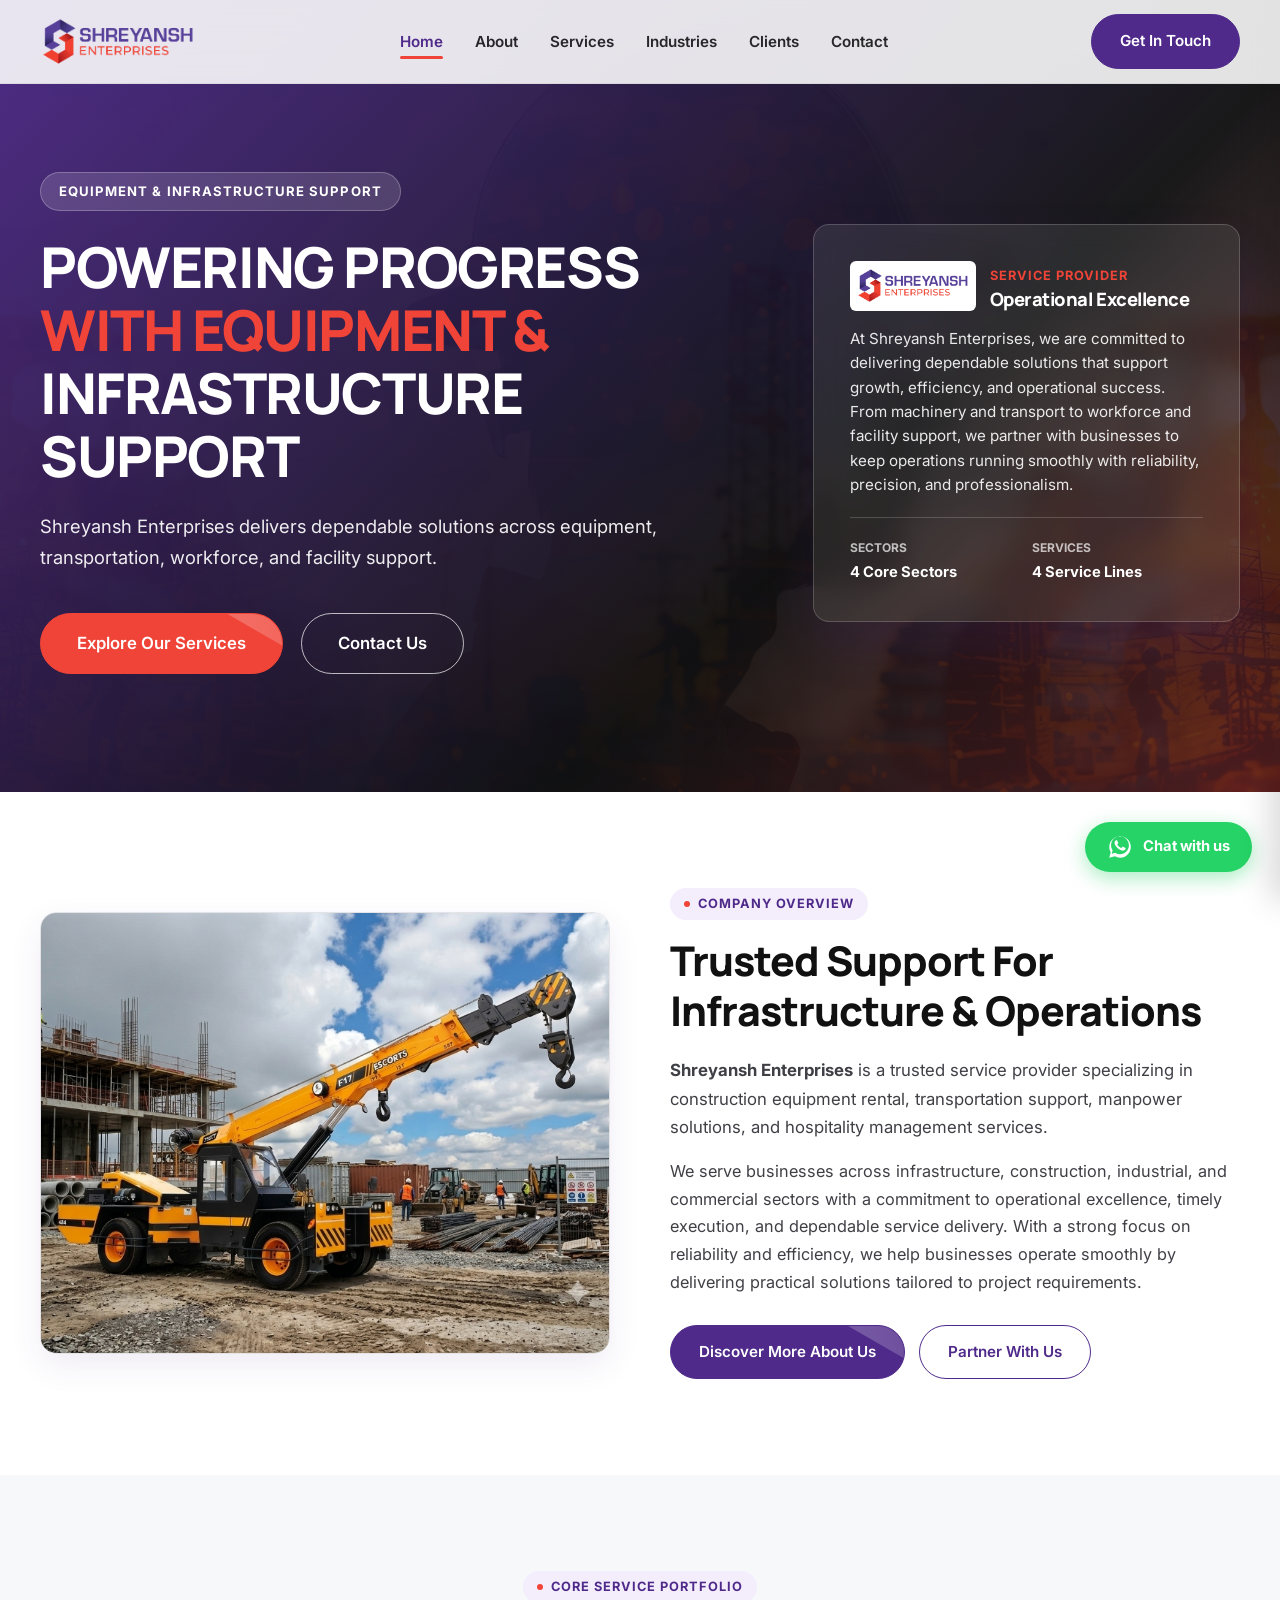
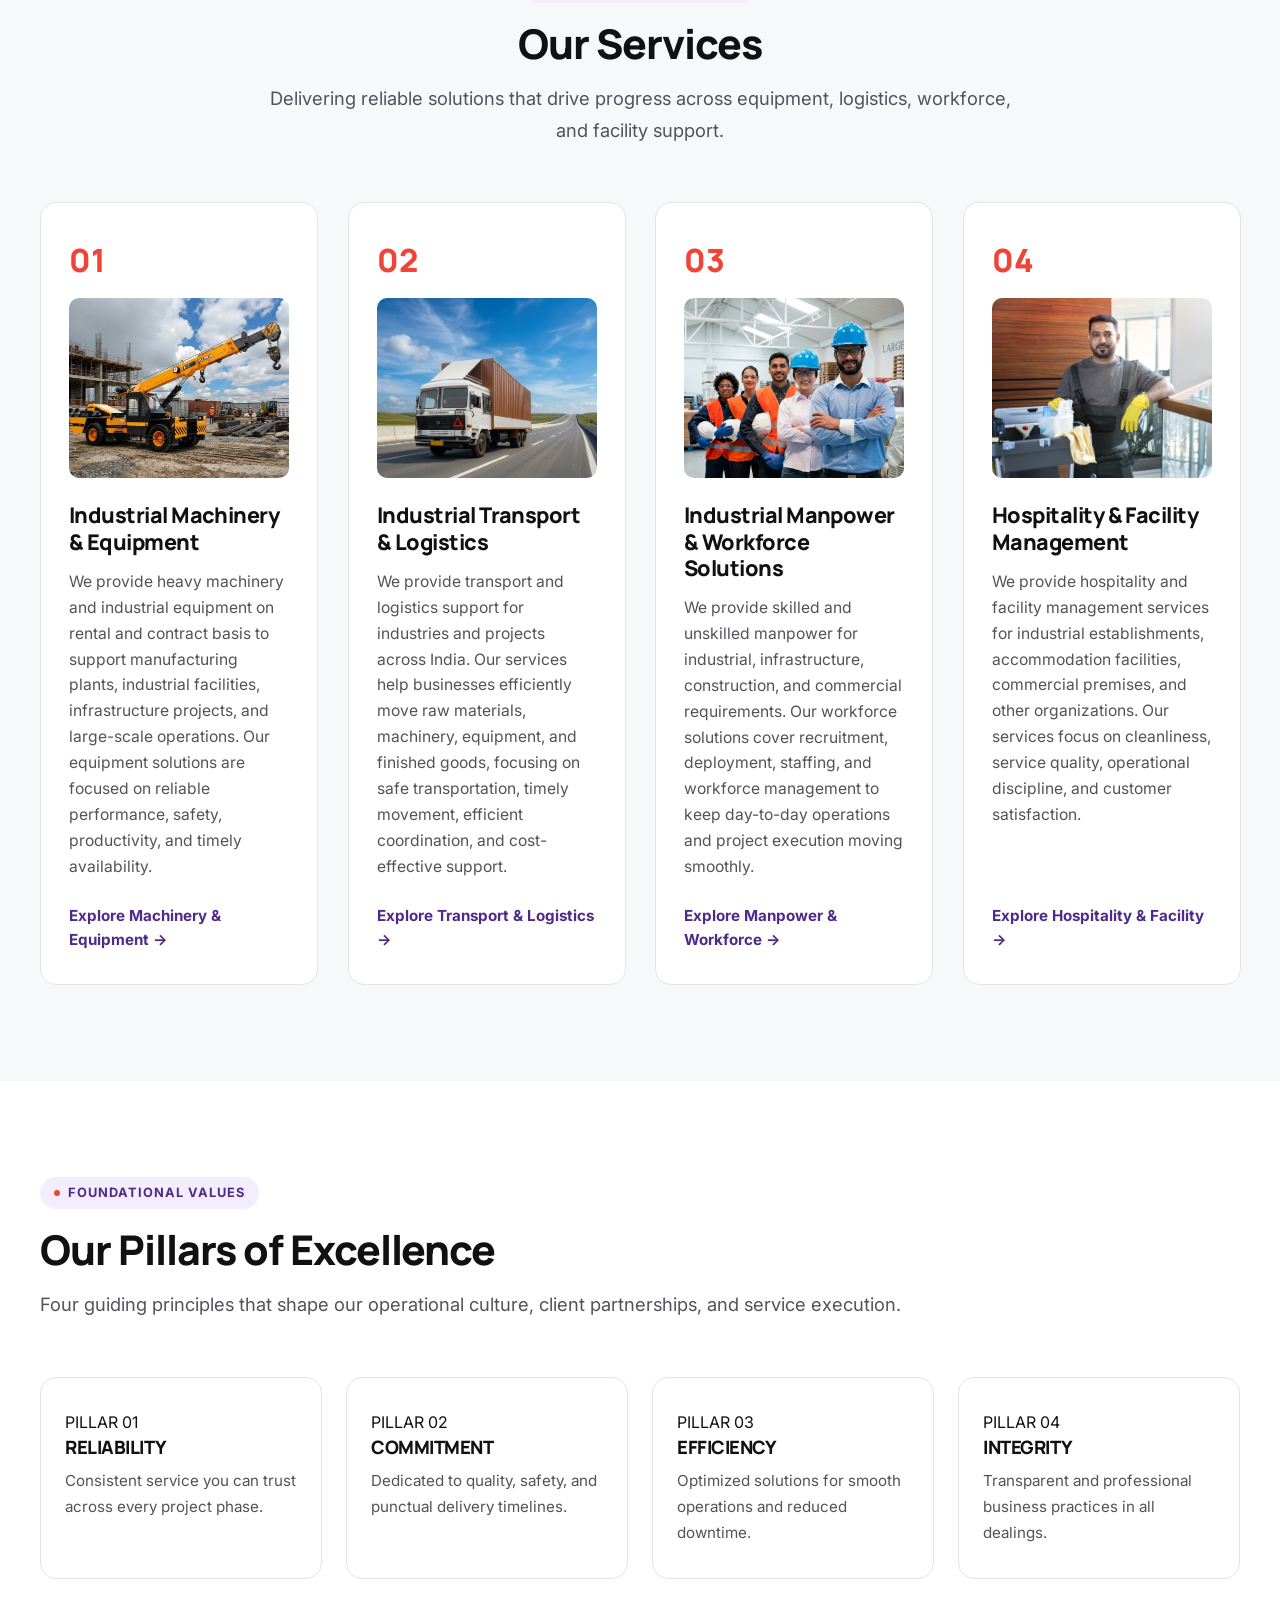
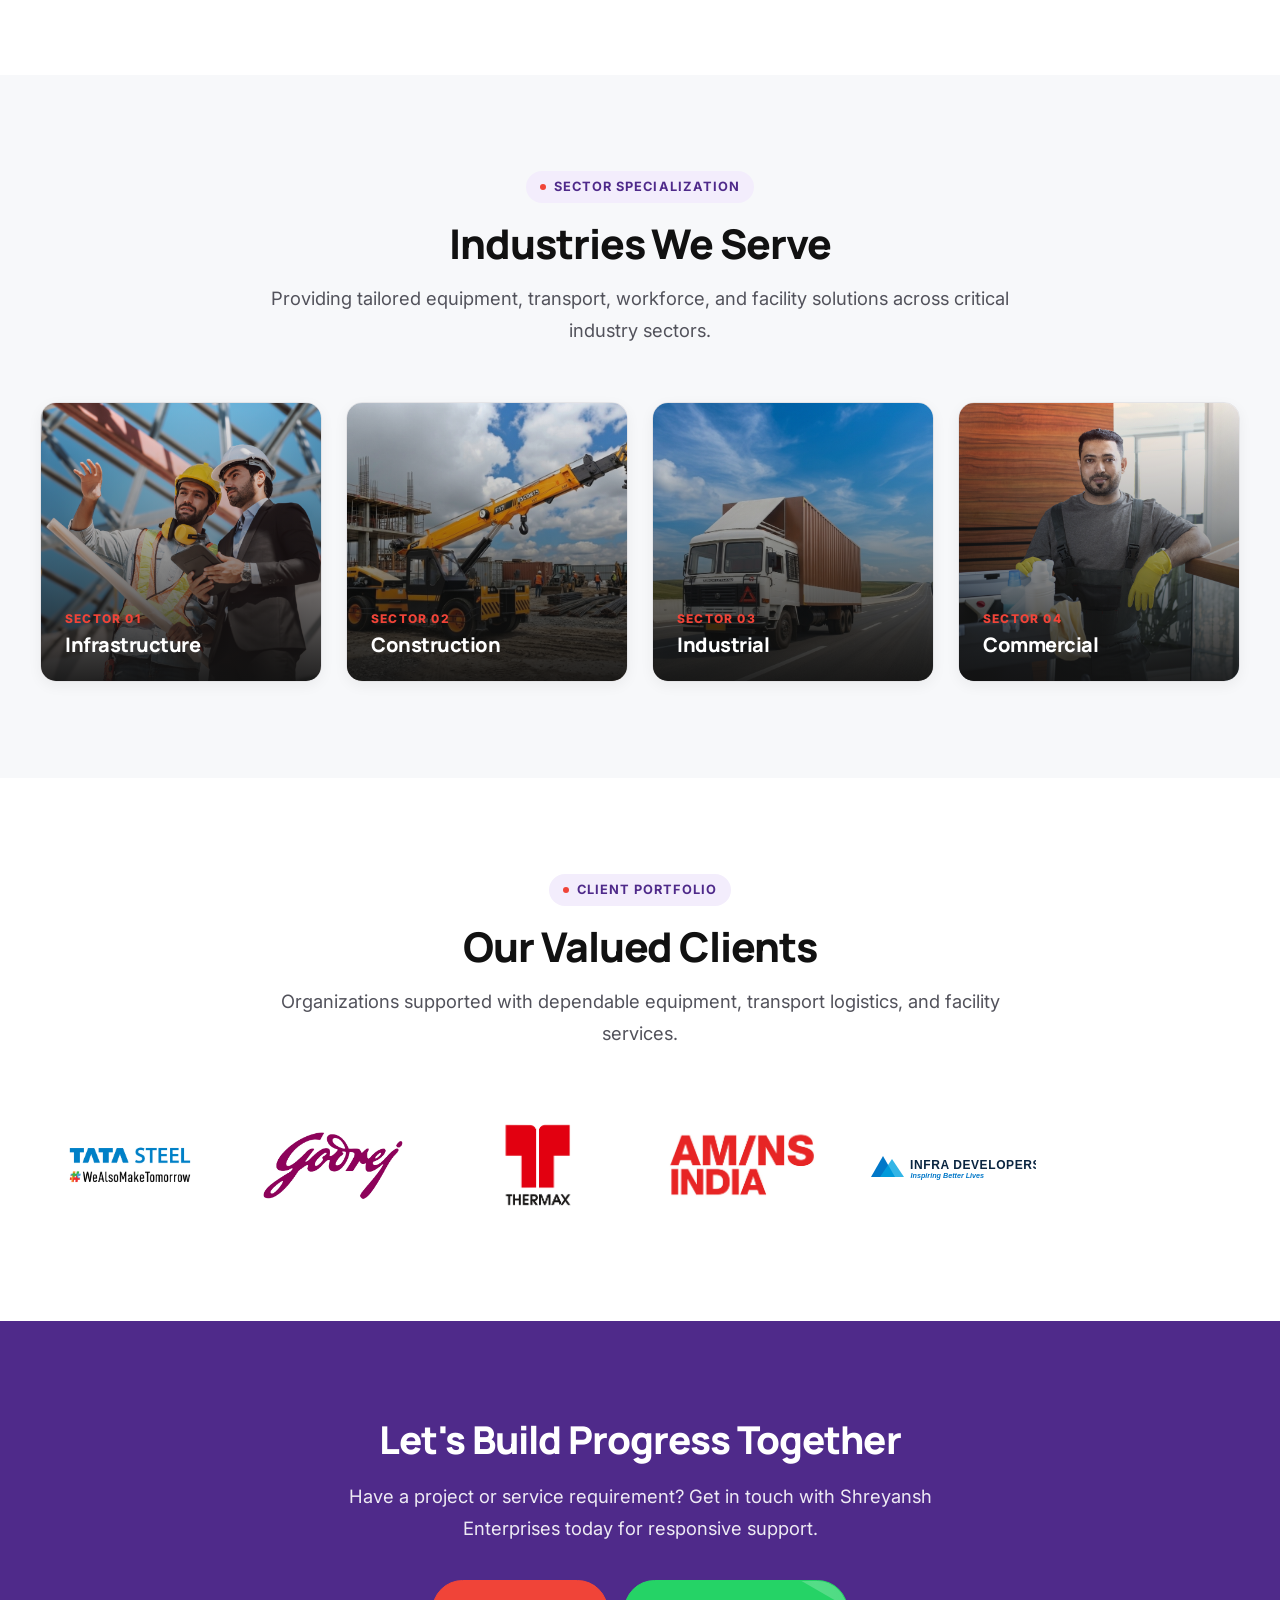
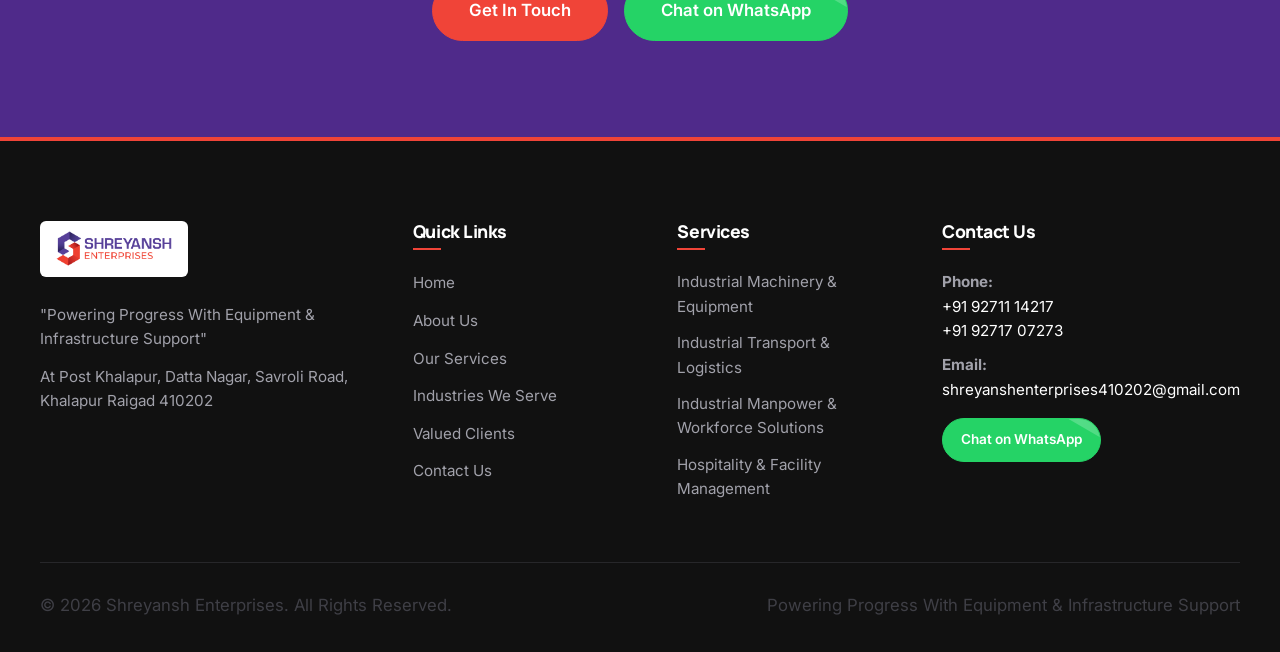
==== commit 0fbe6a7e: "Update services information across website" ====
--- a/index.html
+++ b/index.html
@@ -4,8 +4,8 @@
   <meta charset="UTF-8">
   <meta name="viewport" content="width=device-width, initial-scale=1.0">
   <title>Shreyansh Enterprises | Equipment &amp; Infrastructure Support</title>
-  <meta name="description" content="Shreyansh Enterprises provides dependable solutions across Heavy Machinery Supply, Transport Support, Employee Management, and Hospitality Management across India.">
-  <meta name="keywords" content="Shreyansh Enterprises, Heavy Machinery Supply, Transport Support, Employee Management, Hospitality Management, Equipment Rental, Infrastructure Support, Khalapur Raigad">
+  <meta name="description" content="Shreyansh Enterprises provides dependable solutions across Industrial Machinery & Equipment, Industrial Transport & Logistics, Industrial Manpower & Workforce Solutions, and Hospitality & Facility Management across India.">
+  <meta name="keywords" content="Shreyansh Enterprises, Industrial Machinery & Equipment, Industrial Transport & Logistics, Industrial Manpower & Workforce Solutions, Hospitality & Facility Management, Equipment Rental, Infrastructure Support, Khalapur Raigad">
   
   <!-- Open Graph Metadata -->
   <meta property="og:title" content="Shreyansh Enterprises | Equipment &amp; Infrastructure Support">
@@ -122,7 +122,7 @@
       <div class="container">
         <div class="about-grid">
           <div class="about-image-wrapper">
-            <img src="HEAVY MACHINERY SUPPLY.jpg" alt="Shreyansh Enterprises Heavy Machinery Supply Fleet">
+            <img src="HEAVY MACHINERY SUPPLY.jpg" alt="Shreyansh Enterprises Industrial Machinery & Equipment Fleet">
           </div>
 
           <div>
@@ -156,62 +156,62 @@
 
         <div class="services-grid">
           <!-- Service 01 -->
-          <a href="services/heavy-machinery.html" class="service-card" aria-label="Explore Heavy Machinery Supply">
+          <a href="services/heavy-machinery.html" class="service-card" aria-label="Explore Industrial Machinery & Equipment">
             <span class="service-number">01</span>
             <div class="service-card-media">
-              <img src="heavy-machinery-loader.jpg" alt="Heavy Machinery Supply">
-            </div>
-            <h3 class="service-title">Heavy Machinery Supply</h3>
+              <img src="heavy-machinery-loader.jpg" alt="Industrial Machinery & Equipment">
+            </div>
+            <h3 class="service-title">Industrial Machinery &amp; Equipment</h3>
             <p class="service-desc">
-              We provide a wide range of construction and industrial machinery on rental or contract basis to support projects of all sizes. Our equipment solutions are designed to ensure operational efficiency, reliable performance, and minimal downtime across every stage of execution.
+              We provide heavy machinery and industrial equipment on rental and contract basis to support manufacturing plants, industrial facilities, infrastructure projects, and large-scale operations. Our equipment solutions are focused on reliable performance, safety, productivity, and timely availability.
             </p>
             <span class="service-link">
-              Explore Heavy Machinery &rarr;
+              Explore Machinery &amp; Equipment &rarr;
             </span>
           </a>
 
           <!-- Service 02 -->
-          <a href="services/transport.html" class="service-card" aria-label="Explore Transport Support">
+          <a href="services/transport.html" class="service-card" aria-label="Explore Industrial Transport & Logistics">
             <span class="service-number">02</span>
             <div class="service-card-media">
-              <img src="transport-support.jpg" alt="Transport Support">
-            </div>
-            <h3 class="service-title">Transport Support</h3>
+              <img src="transport-support.jpg" alt="Industrial Transport & Logistics">
+            </div>
+            <h3 class="service-title">Industrial Transport &amp; Logistics</h3>
             <p class="service-desc">
-              We offer reliable transportation and logistics solutions across Maharashtra and India, ensuring smooth movement of machinery, materials, and goods. Our services are built around safety, efficiency, and cost optimization to support uninterrupted business operations.
+              We provide transport and logistics support for industries and projects across India. Our services help businesses efficiently move raw materials, machinery, equipment, and finished goods, focusing on safe transportation, timely movement, efficient coordination, and cost-effective support.
             </p>
             <span class="service-link">
-              Explore Transport Support &rarr;
+              Explore Transport &amp; Logistics &rarr;
             </span>
           </a>
 
           <!-- Service 03 -->
-          <a href="services/employee-management.html" class="service-card" aria-label="Explore Employee Management">
+          <a href="services/employee-management.html" class="service-card" aria-label="Explore Industrial Manpower & Workforce Solutions">
             <span class="service-number">03</span>
             <div class="service-card-media">
-              <img src="Workers_link.jpg" alt="Employee Management">
-            </div>
-            <h3 class="service-title">Employee Management</h3>
+              <img src="Workers_link.jpg" alt="Industrial Manpower & Workforce Solutions">
+            </div>
+            <h3 class="service-title">Industrial Manpower &amp; Workforce Solutions</h3>
             <p class="service-desc">
-              We provide skilled and unskilled manpower solutions tailored to diverse operational requirements. Our services include recruitment, workforce deployment, staffing support, and employee management designed to improve productivity and workforce efficiency.
+              We provide skilled and unskilled manpower for industrial, infrastructure, construction, and commercial requirements. Our workforce solutions cover recruitment, deployment, staffing, and workforce management to keep day-to-day operations and project execution moving smoothly.
             </p>
             <span class="service-link">
-              Explore Employee Management &rarr;
+              Explore Manpower &amp; Workforce &rarr;
             </span>
           </a>
 
           <!-- Service 04 -->
-          <a href="services/hospitality-management.html" class="service-card" aria-label="Explore Hospitality Management">
+          <a href="services/hospitality-management.html" class="service-card" aria-label="Explore Hospitality & Facility Management">
             <span class="service-number">04</span>
             <div class="service-card-media">
-              <img src="HOSPITALITY MANAGEMENT.jpg" alt="Hospitality Management">
-            </div>
-            <h3 class="service-title">Hospitality Management</h3>
+              <img src="HOSPITALITY MANAGEMENT.jpg" alt="Hospitality & Facility Management">
+            </div>
+            <h3 class="service-title">Hospitality &amp; Facility Management</h3>
             <p class="service-desc">
-              We deliver professional hospitality and facility management services with a strong focus on service quality, operational discipline, and customer satisfaction. Our offerings include housekeeping, facility support, guest handling, and workforce management.
+              We provide hospitality and facility management services for industrial establishments, accommodation facilities, commercial premises, and other organizations. Our services focus on cleanliness, service quality, operational discipline, and customer satisfaction.
             </p>
             <span class="service-link">
-              Explore Hospitality Management &rarr;
+              Explore Hospitality &amp; Facility &rarr;
             </span>
           </a>
         </div>
@@ -383,10 +383,10 @@
         <div>
           <h4 class="footer-title">Services</h4>
           <ul class="footer-links">
-            <li><a href="services/heavy-machinery.html" class="footer-link">Heavy Machinery Supply</a></li>
-            <li><a href="services/transport.html" class="footer-link">Transport Support</a></li>
-            <li><a href="services/employee-management.html" class="footer-link">Employee Management</a></li>
-            <li><a href="services/hospitality-management.html" class="footer-link">Hospitality Management</a></li>
+            <li><a href="services/heavy-machinery.html" class="footer-link">Industrial Machinery &amp; Equipment</a></li>
+            <li><a href="services/transport.html" class="footer-link">Industrial Transport &amp; Logistics</a></li>
+            <li><a href="services/employee-management.html" class="footer-link">Industrial Manpower &amp; Workforce Solutions</a></li>
+            <li><a href="services/hospitality-management.html" class="footer-link">Hospitality &amp; Facility Management</a></li>
           </ul>
         </div>
 
--- a/styles/main.css
+++ b/styles/main.css
@@ -667,17 +667,38 @@
   overflow: hidden;
   box-shadow: var(--shadow-md);
   border: 1px solid var(--gray-200);
+  transition: transform var(--transition-normal), box-shadow var(--transition-normal), border-color var(--transition-normal);
+}
+
+.about-image-wrapper::after {
+  content: '';
+  position: absolute;
+  inset: 0;
+  background: linear-gradient(180deg, transparent 70%, rgba(79, 42, 138, 0.2) 100%);
+  opacity: 0;
+  transition: opacity var(--transition-normal);
+  pointer-events: none;
+}
+
+.about-image-wrapper:hover {
+  transform: translateY(-6px);
+  box-shadow: 0 20px 40px rgba(79, 42, 138, 0.14);
+  border-color: rgba(79, 42, 138, 0.3);
+}
+
+.about-image-wrapper:hover::after {
+  opacity: 1;
 }
 
 .about-image-wrapper img {
   width: 100%;
   height: 440px;
   object-fit: cover;
-  transition: transform var(--transition-normal);
+  transition: transform 0.6s cubic-bezier(0.16, 1, 0.3, 1), filter var(--transition-normal);
 }
 
 .about-image-wrapper:hover img {
-  transform: scale(1.04);
+  transform: scale(1.05);
 }
 
 /* Service Cards & Smooth Zoom Effects */
@@ -692,7 +713,7 @@
   border-radius: var(--radius-lg);
   padding: 32px 28px;
   border: 1px solid var(--gray-200);
-  transition: transform var(--transition-normal), border-color var(--transition-normal), box-shadow var(--transition-normal);
+  transition: transform var(--transition-normal), border-color var(--transition-normal), box-shadow var(--transition-normal), background-color var(--transition-normal);
   display: flex;
   flex-direction: column;
   height: 100%;
@@ -700,30 +721,72 @@
   cursor: pointer;
   text-decoration: none;
   color: inherit;
+  overflow: hidden;
+}
+
+.service-card::before {
+  content: '';
+  position: absolute;
+  inset: -2px;
+  background: radial-gradient(circle at center, rgba(79, 42, 138, 0.08) 0%, transparent 70%);
+  opacity: 0;
+  transition: opacity var(--transition-normal);
+  pointer-events: none;
+  z-index: 0;
+}
+
+.service-card:hover::before,
+.service-card:focus-visible::before {
+  opacity: 1;
+}
+
+.service-card:focus-visible {
+  outline: 2px solid var(--accent);
+  outline-offset: 4px;
 }
 
 .service-card:hover {
   transform: translateY(-8px);
   border-color: rgba(79, 42, 138, 0.35);
-  box-shadow: var(--shadow-md);
+  box-shadow: 0 16px 36px rgba(79, 42, 138, 0.12);
 }
 
 .service-card-media {
+  position: relative;
   height: 180px;
   overflow: hidden;
   border-radius: var(--radius-md);
   margin-bottom: 24px;
 }
 
+.service-card-media::after {
+  content: '';
+  position: absolute;
+  inset: 0;
+  background: linear-gradient(180deg, transparent 60%, rgba(17, 17, 17, 0.25) 100%);
+  opacity: 0;
+  transition: opacity var(--transition-normal);
+  pointer-events: none;
+}
+
+.service-card:hover .service-card-media::after {
+  opacity: 1;
+}
+
 .service-card-media img {
   width: 100%;
   height: 100%;
   object-fit: cover;
-  transition: transform var(--transition-normal);
+  transition: transform var(--transition-normal), filter var(--transition-normal);
 }
 
 .service-card:hover .service-card-media img {
-  transform: scale(1.06);
+  transform: scale(1.08);
+  filter: brightness(0.96);
+}
+
+.service-card * {
+  pointer-events: none;
 }
 
 .service-number {
@@ -732,13 +795,22 @@
   font-weight: 800;
   color: var(--accent);
   margin-bottom: 12px;
-  display: block;
+  display: inline-block;
+  transition: transform var(--transition-normal), color var(--transition-normal);
+  position: relative;
+  z-index: 1;
+}
+
+.service-card:hover .service-number {
+  transform: translateX(4px) scale(1.05);
 }
 
 .service-title {
   font-size: 1.35rem;
   margin-bottom: 14px;
   color: var(--dark);
+  position: relative;
+  z-index: 1;
 }
 
 .service-desc {
@@ -747,6 +819,8 @@
   margin-bottom: 24px;
   flex-grow: 1;
   line-height: 1.65;
+  position: relative;
+  z-index: 1;
 }
 
 .service-link {
@@ -853,29 +927,54 @@
   overflow: hidden;
   height: 280px;
   box-shadow: var(--shadow-sm);
+  border: 1px solid var(--gray-200);
+  transition: transform var(--transition-normal), box-shadow var(--transition-normal), border-color var(--transition-normal);
+}
+
+.industry-card::before {
+  content: '';
+  position: absolute;
+  inset: 0;
+  background: radial-gradient(circle at center, rgba(240, 68, 56, 0.15) 0%, transparent 75%);
+  opacity: 0;
+  transition: opacity var(--transition-normal);
+  z-index: 2;
+  pointer-events: none;
+}
+
+.industry-card:hover::before {
+  opacity: 1;
 }
 
 .industry-card img {
   width: 100%;
   height: 100%;
   object-fit: cover;
-  transition: transform var(--transition-normal);
+  transition: transform 0.6s cubic-bezier(0.16, 1, 0.3, 1), filter var(--transition-normal);
 }
 
 .industry-overlay {
   position: absolute;
   inset: 0;
-  background: linear-gradient(to top, rgba(17, 17, 17, 0.9) 0%, rgba(17, 17, 17, 0.2) 60%, transparent 100%);
+  background: linear-gradient(to top, rgba(17, 17, 17, 0.92) 0%, rgba(17, 17, 17, 0.3) 60%, transparent 100%);
   display: flex;
   flex-direction: column;
   justify-content: flex-end;
   padding: 24px;
   color: var(--white);
+  z-index: 3;
   transition: background var(--transition-normal);
 }
 
+.industry-card:hover {
+  transform: translateY(-8px);
+  border-color: rgba(240, 68, 56, 0.4);
+  box-shadow: 0 16px 36px rgba(17, 17, 17, 0.18);
+}
+
 .industry-card:hover img {
-  transform: scale(1.08);
+  transform: scale(1.1);
+  filter: brightness(1.05);
 }
 
 .industry-num {
@@ -884,6 +983,11 @@
   color: var(--accent);
   letter-spacing: 0.1em;
   margin-bottom: 4px;
+  transition: transform var(--transition-fast);
+}
+
+.industry-card:hover .industry-num {
+  transform: translateX(4px);
 }
 
 .industry-title {
@@ -1172,9 +1276,96 @@
   align-items: center;
   justify-content: space-between;
   flex-wrap: wrap;
+  gap: 16px;
+  color: var(--gray-500);
+  font-size: 0.88rem;
+}
+
+.contact-info-card {
+  position: relative;
+  background: linear-gradient(135deg, var(--primary) 0%, #351B60 100%);
+  color: var(--white);
+  border-radius: var(--radius-lg);
+  padding: 44px;
+  display: flex;
+  flex-direction: column;
+  box-shadow: 0 16px 36px rgba(79, 42, 138, 0.18);
+  border: 1px solid rgba(255, 255, 255, 0.12);
+  overflow: hidden;
+}
+
+.contact-info-card::after {
+  content: '';
+  position: absolute;
+  top: -20%;
+  right: -20%;
+  width: 300px;
+  height: 300px;
+  border-radius: 50%;
+  background: radial-gradient(circle, rgba(240, 68, 56, 0.22) 0%, transparent 70%);
+  pointer-events: none;
+}
+
+.contact-info-card h3 {
+  color: var(--white);
+  font-size: 1.75rem;
+  margin-bottom: 16px;
+  position: relative;
+  z-index: 1;
+}
+
+.contact-item {
+  display: flex;
+  align-items: center;
+  gap: 16px;
+  margin-top: 28px;
+  padding: 12px 14px;
+  border-radius: var(--radius-md);
+  background: rgba(255, 255, 255, 0.05);
+  border: 1px solid rgba(255, 255, 255, 0.08);
+  transition: transform var(--transition-normal), background-color var(--transition-normal), border-color var(--transition-normal);
+  position: relative;
+  z-index: 1;
+}
+
+.contact-item:hover {
+  transform: translateX(6px);
+  background: rgba(255, 255, 255, 0.1);
+  border-color: rgba(255, 255, 255, 0.22);
+}
+
+.contact-item-icon {
+  width: 44px;
+  height: 44px;
+  border-radius: 50%;
+  background: rgba(255, 255, 255, 0.14);
+  color: var(--accent);
+  display: flex;
+  align-items: center;
+  justify-content: center;
+  flex-shrink: 0;
+  transition: transform var(--transition-normal), background-color var(--transition-normal);
+}
+
+.contact-item:hover .contact-item-icon {
+  transform: scale(1.1);
+  background: rgba(240, 68, 56, 0.2);
+}
+
+.contact-item-text h4 {
+  color: var(--white);
+  font-size: 1rem;
+  margin-bottom: 4px;
+}
+
 .contact-item-text p, .contact-item-text a {
-  color: rgba(255, 255, 255, 0.88);
+  color: rgba(255, 255, 255, 0.92);
   font-size: 0.95rem;
+  transition: color var(--transition-fast);
+}
+
+.contact-item-text a:hover {
+  color: var(--white);
 }
 
 .contact-form-wrapper {
@@ -1182,7 +1373,13 @@
   border-radius: var(--radius-lg);
   padding: 44px;
   border: 1px solid var(--gray-200);
-  box-shadow: var(--shadow-sm);
+  box-shadow: 0 12px 32px rgba(17, 17, 17, 0.06);
+  transition: box-shadow var(--transition-normal), border-color var(--transition-normal);
+}
+
+.contact-form-wrapper:focus-within {
+  border-color: rgba(79, 42, 138, 0.25);
+  box-shadow: 0 16px 40px rgba(79, 42, 138, 0.09);
 }
 
 .form-group {
@@ -1195,6 +1392,7 @@
   font-weight: 700;
   color: var(--dark);
   margin-bottom: 8px;
+  transition: color var(--transition-fast);
 }
 
 .form-control {
@@ -1206,18 +1404,20 @@
   border: 1px solid var(--gray-300);
   background-color: var(--white);
   color: var(--dark);
-  transition: border-color var(--transition-fast), box-shadow var(--transition-fast);
+  transition: border-color var(--transition-fast), box-shadow var(--transition-fast), transform var(--transition-fast);
 }
 
 .form-control:focus {
   border-color: var(--primary);
-  box-shadow: 0 0 0 3px var(--primary-subtle);
+  box-shadow: 0 0 0 4px var(--primary-subtle);
   outline: none;
+  transform: translateY(-1px);
 }
 
 .form-control.error {
   border-color: var(--accent);
   background-color: var(--accent-subtle);
+  box-shadow: 0 0 0 4px rgba(240, 68, 56, 0.12);
 }
 
 .error-msg {
@@ -1225,6 +1425,7 @@
   color: var(--accent);
   margin-top: 6px;
   display: none;
+  animation: fadeIn 0.3s ease;
 }
 
 .error-msg.visible {
@@ -1239,9 +1440,10 @@
 
 .form-status {
   margin-top: 20px;
-  padding: 16px;
-  border-radius: var(--radius-sm);
+  padding: 18px 20px;
+  border-radius: var(--radius-md);
   display: none;
+  animation: fadeIn 0.4s ease;
 }
 
 .form-status.notice {
@@ -1249,6 +1451,7 @@
   background-color: var(--primary-subtle);
   border: 1px solid var(--primary-light);
   color: var(--primary);
+  box-shadow: 0 8px 24px rgba(79, 42, 138, 0.1);
 }
 
 /* Floating WhatsApp Quick Contact */
@@ -1483,7 +1686,67 @@
   }
 }
 
+/* Subpage & Service Detail Hero Entrance Animations */
+.subpage-hero h1,
+.subpage-hero p,
+.breadcrumbs {
+  opacity: 0;
+  transform: translateY(18px);
+  transition: opacity 0.7s cubic-bezier(0.16, 1, 0.3, 1), transform 0.7s cubic-bezier(0.16, 1, 0.3, 1);
+}
+
+.subpage-hero.loaded h1 {
+  opacity: 1;
+  transform: translateY(0);
+  transition-delay: 0.15s;
+}
+
+.subpage-hero.loaded p {
+  opacity: 1;
+  transform: translateY(0);
+  transition-delay: 0.28s;
+}
+
+.subpage-hero.loaded .breadcrumbs {
+  opacity: 1;
+  transform: translateY(0);
+  transition-delay: 0.05s;
+}
+
+/* Service Detail Image Box Enhancements */
+.service-detail-img-box {
+  border-radius: var(--radius-lg);
+  overflow: hidden;
+  box-shadow: 0 12px 32px rgba(17, 17, 17, 0.07);
+  border: 1px solid var(--gray-200);
+  margin-bottom: 24px;
+  transition: transform var(--transition-normal), box-shadow var(--transition-normal);
+}
+
+.service-detail-img-box:hover {
+  transform: translateY(-4px);
+  box-shadow: 0 18px 40px rgba(79, 42, 138, 0.12);
+}
+
+/* Footer Visual Refinements */
+.footer-link {
+  display: inline-block;
+  transition: color var(--transition-fast), transform var(--transition-fast);
+}
+
+.footer-link:hover {
+  color: var(--white);
+  transform: translateX(4px);
+}
+
 /* Responsive Media Queries */
+@media (max-width: 1280px) {
+  .container {
+    padding-left: 20px;
+    padding-right: 20px;
+  }
+}
+
 @media (max-width: 1024px) {
   .hero-container, 
   .about-grid, 
@@ -1503,6 +1766,17 @@
     grid-template-columns: 1fr 1fr;
     gap: 40px;
   }
+  .service-card {
+    transform: none !important;
+  }
+  .about-image-wrapper img {
+    height: auto;
+    max-height: 400px;
+  }
+  .service-detail-img-box img {
+    height: auto;
+    max-height: 360px;
+  }
 }
 
 @media (max-width: 768px) {
@@ -1513,7 +1787,7 @@
     display: block;
   }
   .section {
-    padding: 64px 0;
+    padding: 56px 0;
   }
   .pillars-grid, 
   .industries-grid {
@@ -1534,17 +1808,32 @@
   }
   .floating-whatsapp {
     padding: 14px;
+    bottom: 20px;
+    right: 20px;
     border-radius: 50%;
   }
+  .subpage-hero {
+    padding-top: calc(var(--header-height) + 36px);
+    padding-bottom: 40px;
+  }
+  .hero-section {
+    padding-top: calc(var(--header-height) + 40px);
+    padding-bottom: 60px;
+    min-height: auto;
+  }
 }
 
 @media (max-width: 480px) {
+  .container {
+    padding-left: 16px;
+    padding-right: 16px;
+  }
   .logo-wall {
     grid-template-columns: 1fr;
   }
   .contact-info-card, 
   .contact-form-wrapper {
-    padding: 28px 20px;
+    padding: 24px 18px;
   }
   .hero-actions {
     flex-direction: column;
@@ -1553,4 +1842,22 @@
   .hero-actions .btn {
     width: 100%;
   }
-}
+  .hero-card-stat {
+    padding: 20px 18px;
+  }
+  .btn-lg {
+    padding: 14px 24px;
+    font-size: 0.95rem;
+  }
+}
+
+@media (max-width: 360px) {
+  .contact-info-card, 
+  .contact-form-wrapper {
+    padding: 20px 14px;
+  }
+  .section-badge {
+    font-size: 0.75rem;
+    padding: 4px 10px;
+  }
+}
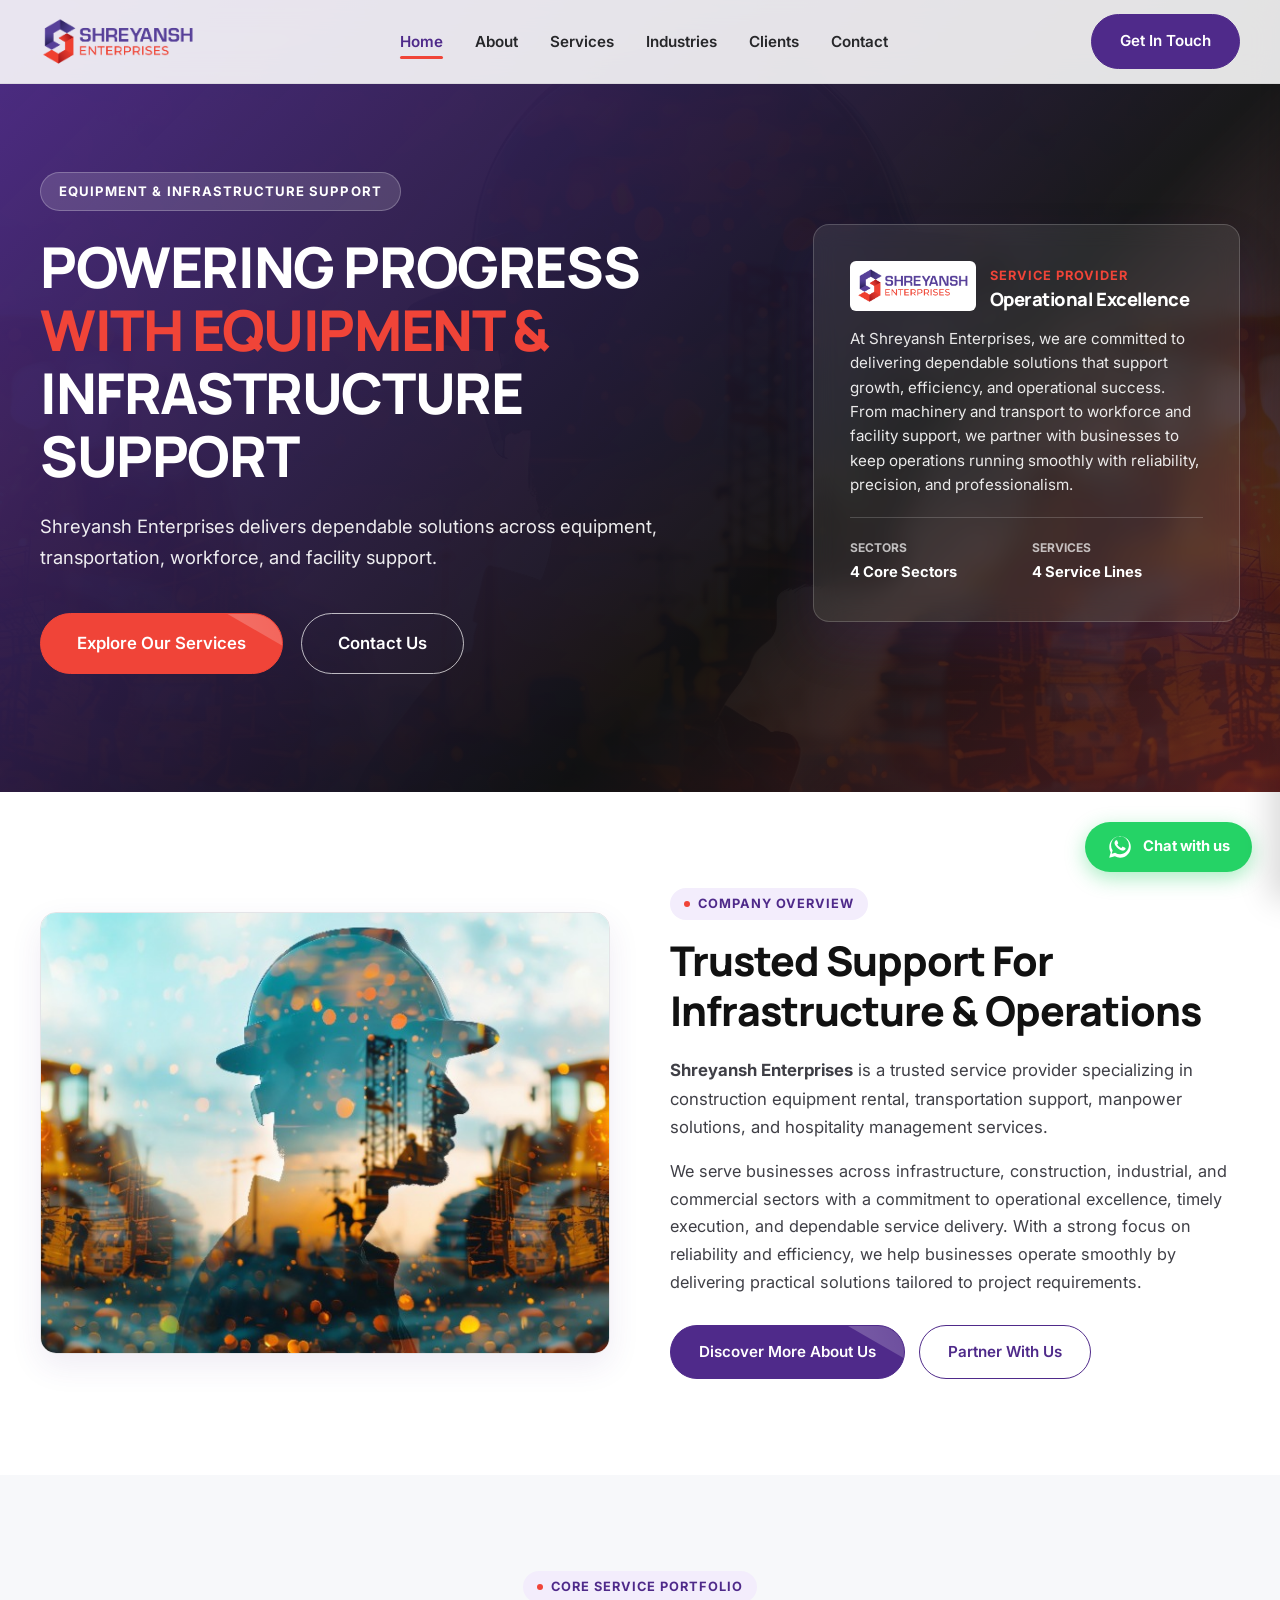
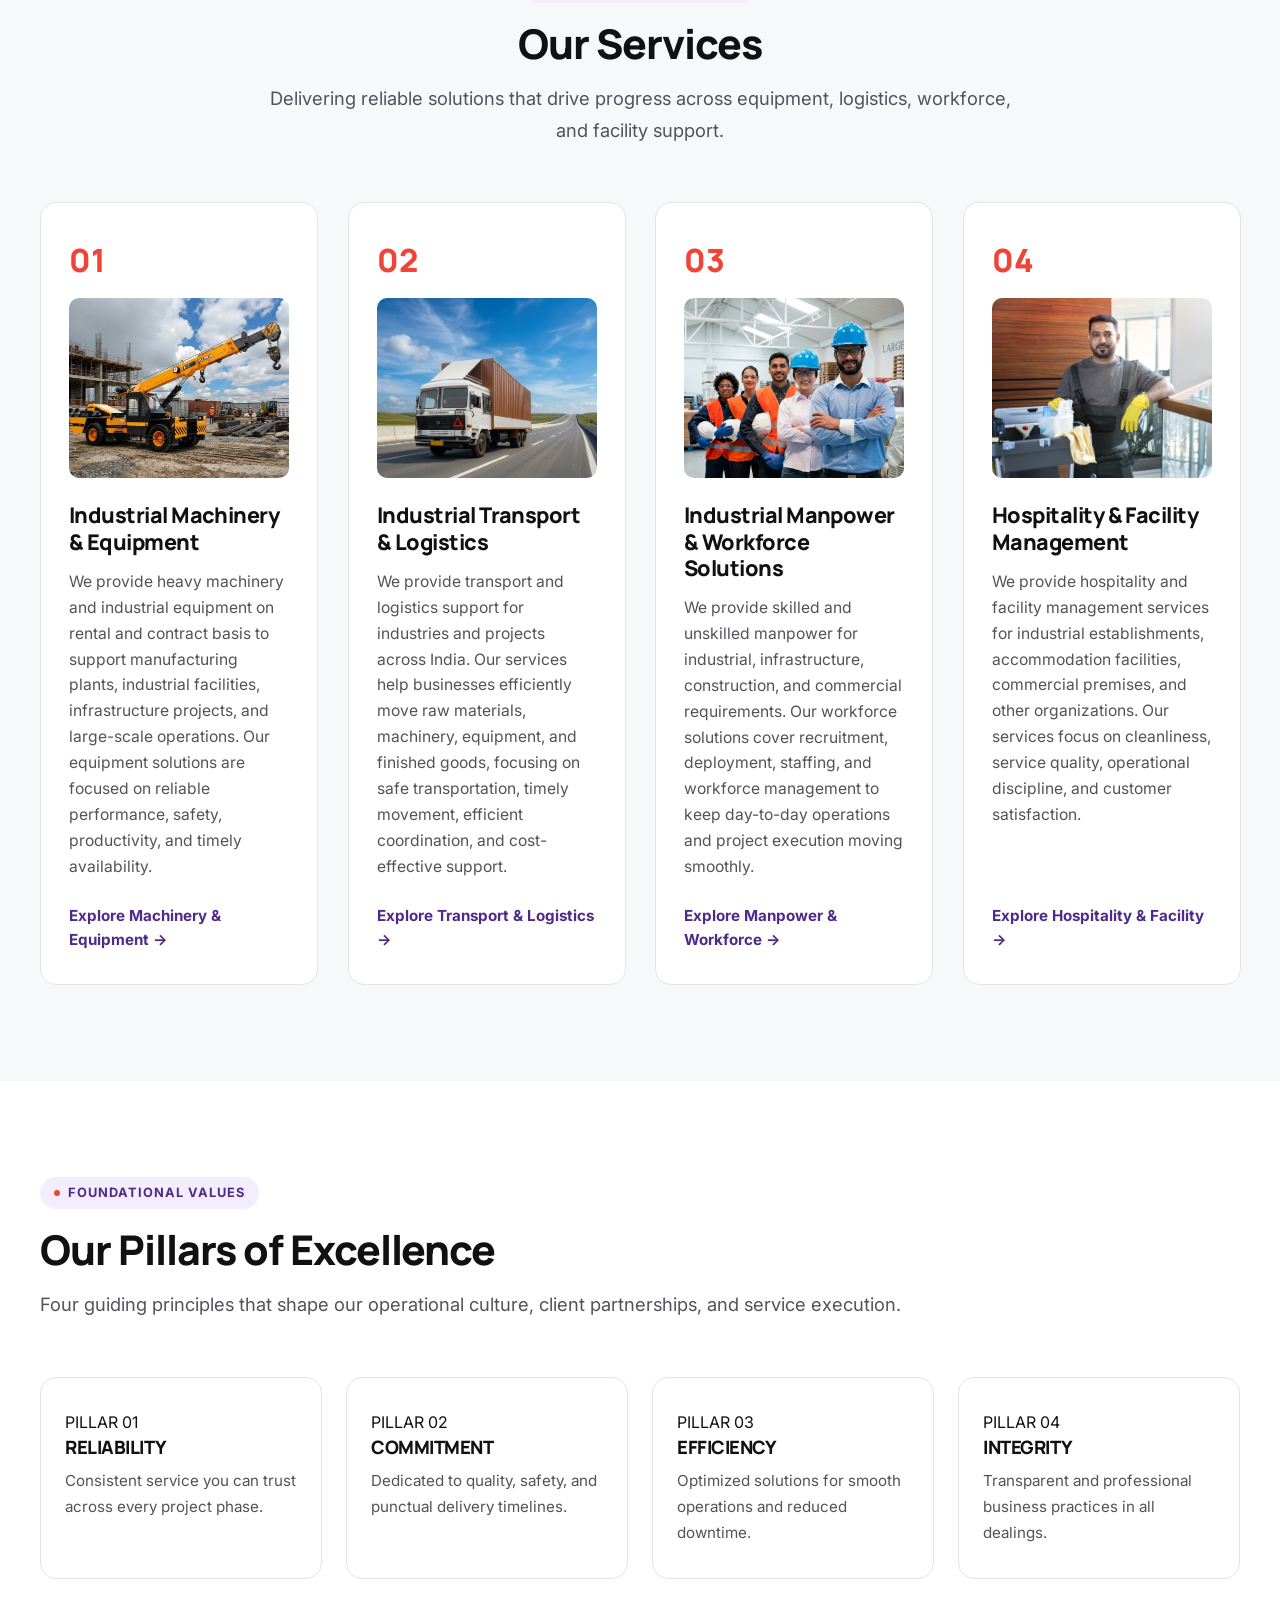
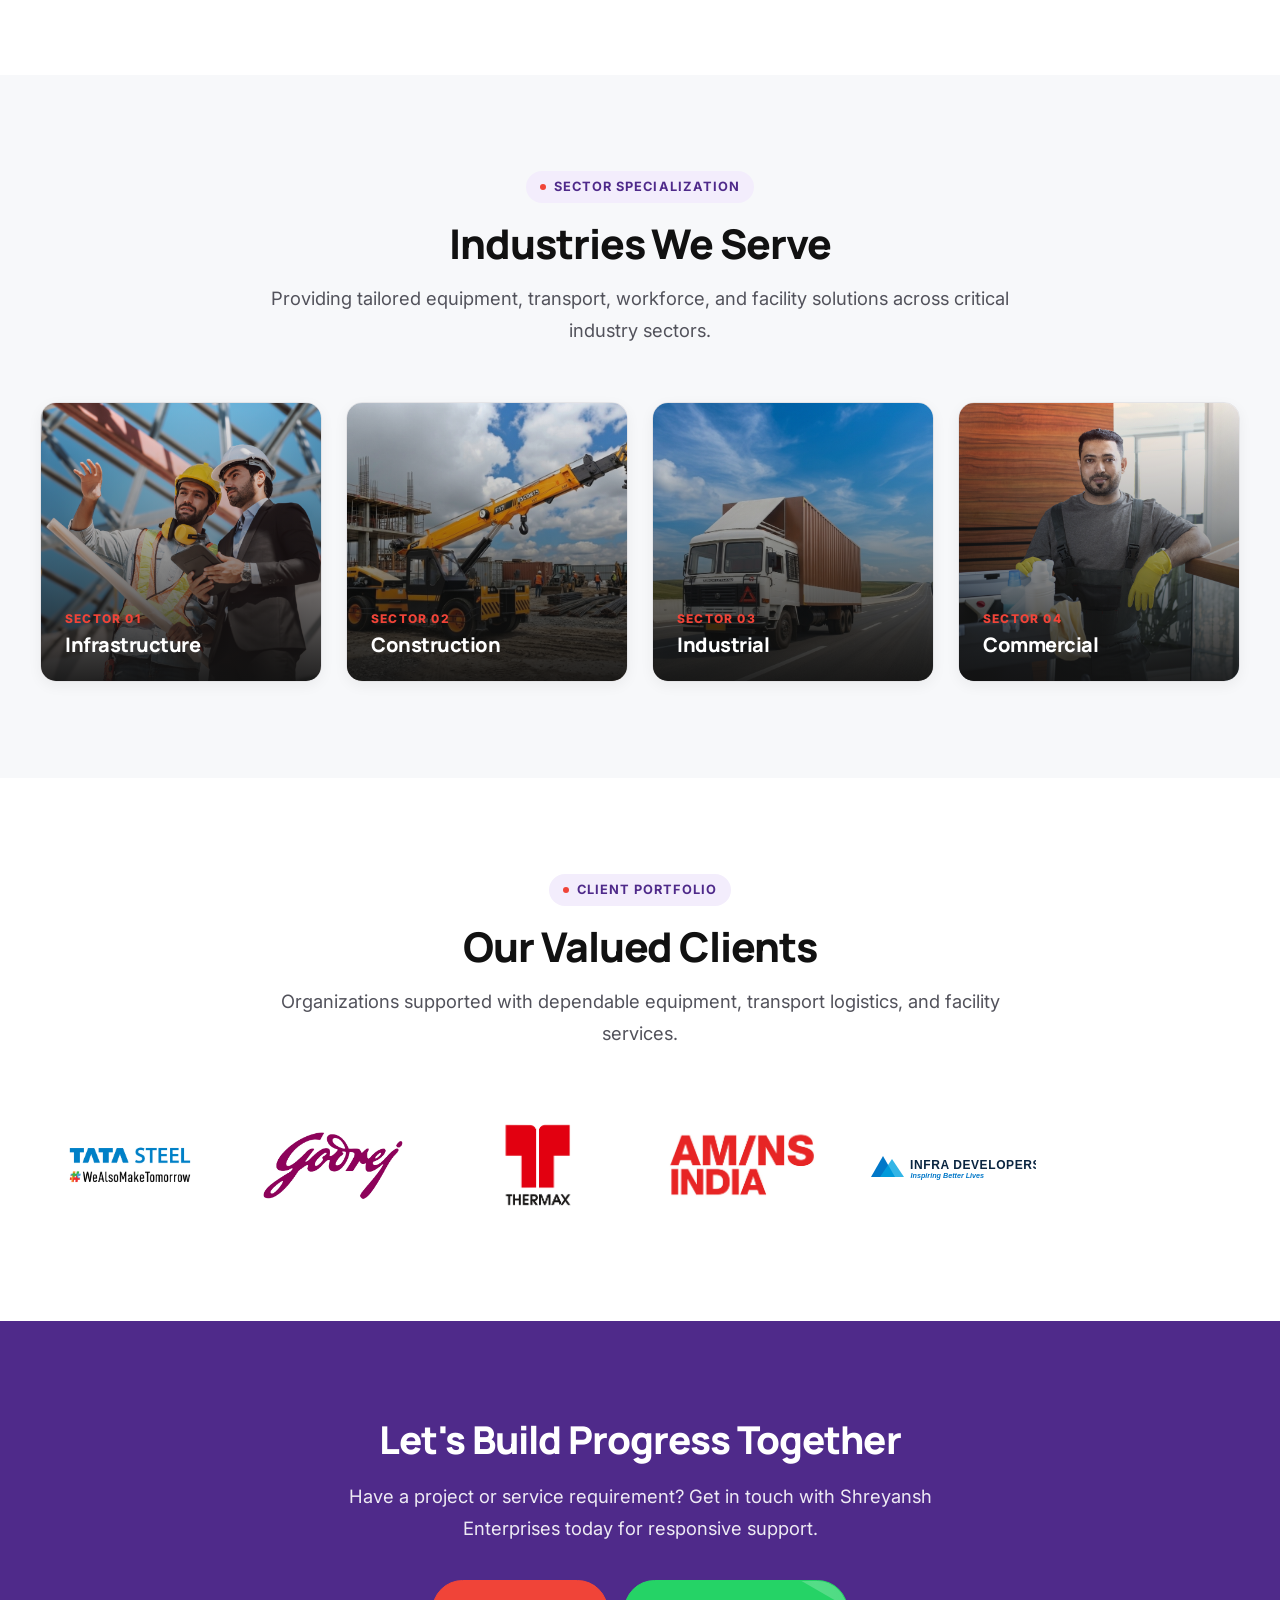
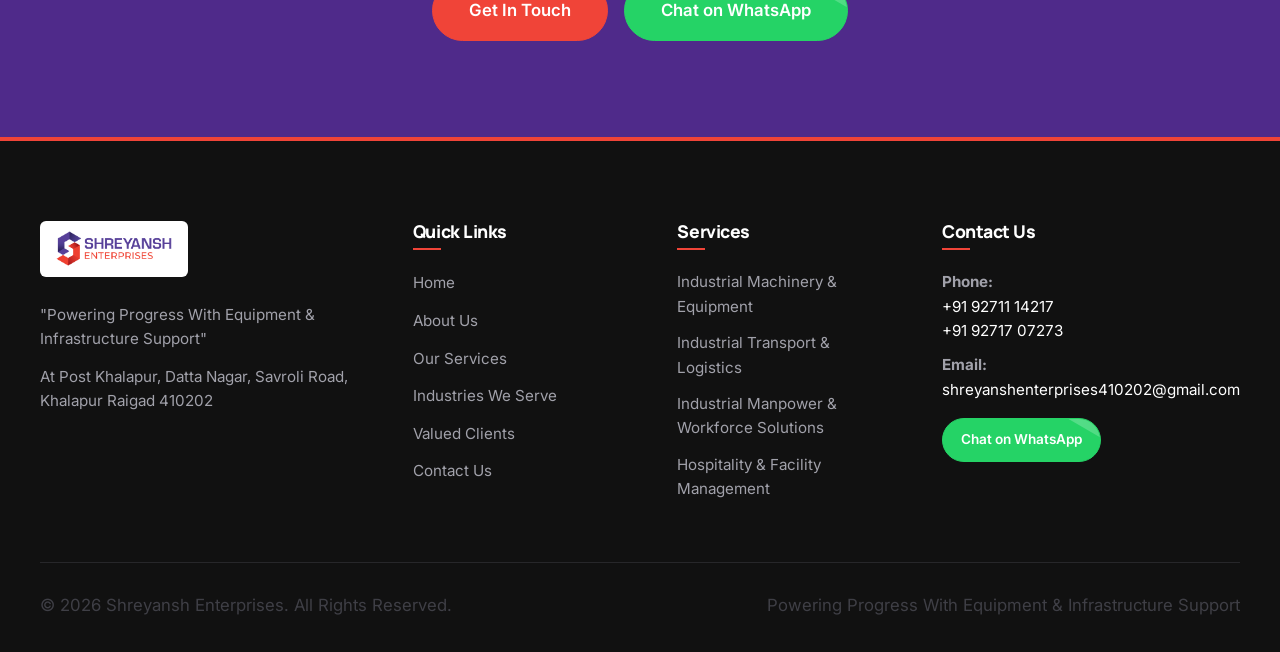
==== commit 0db474f2: "Update Home page Company Overview image" ====
--- a/index.html
+++ b/index.html
@@ -122,7 +122,7 @@
       <div class="container">
         <div class="about-grid">
           <div class="about-image-wrapper">
-            <img src="HEAVY MACHINERY SUPPLY.jpg" alt="Shreyansh Enterprises Industrial Machinery & Equipment Fleet">
+            <img src="company-overview-hero.jpg" alt="Shreyansh Enterprises Industrial Infrastructure & Operations">
           </div>
 
           <div>
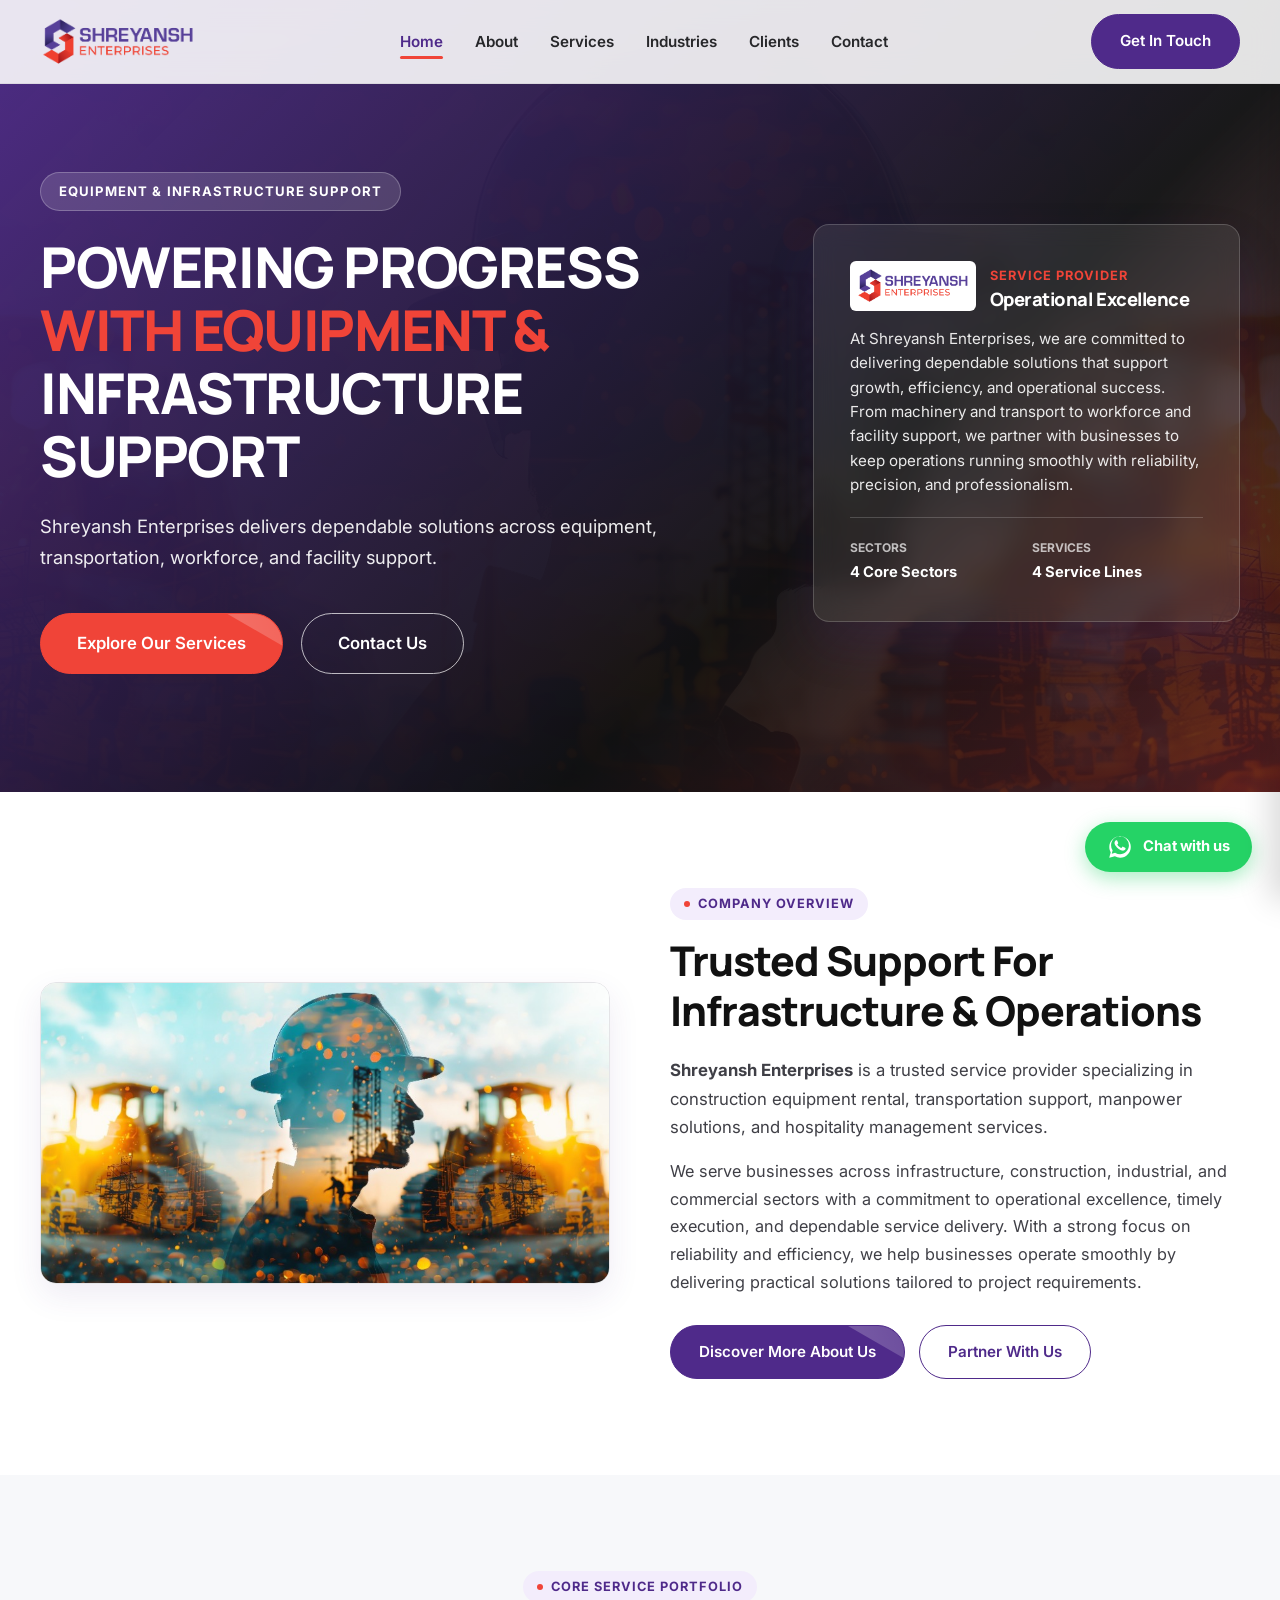
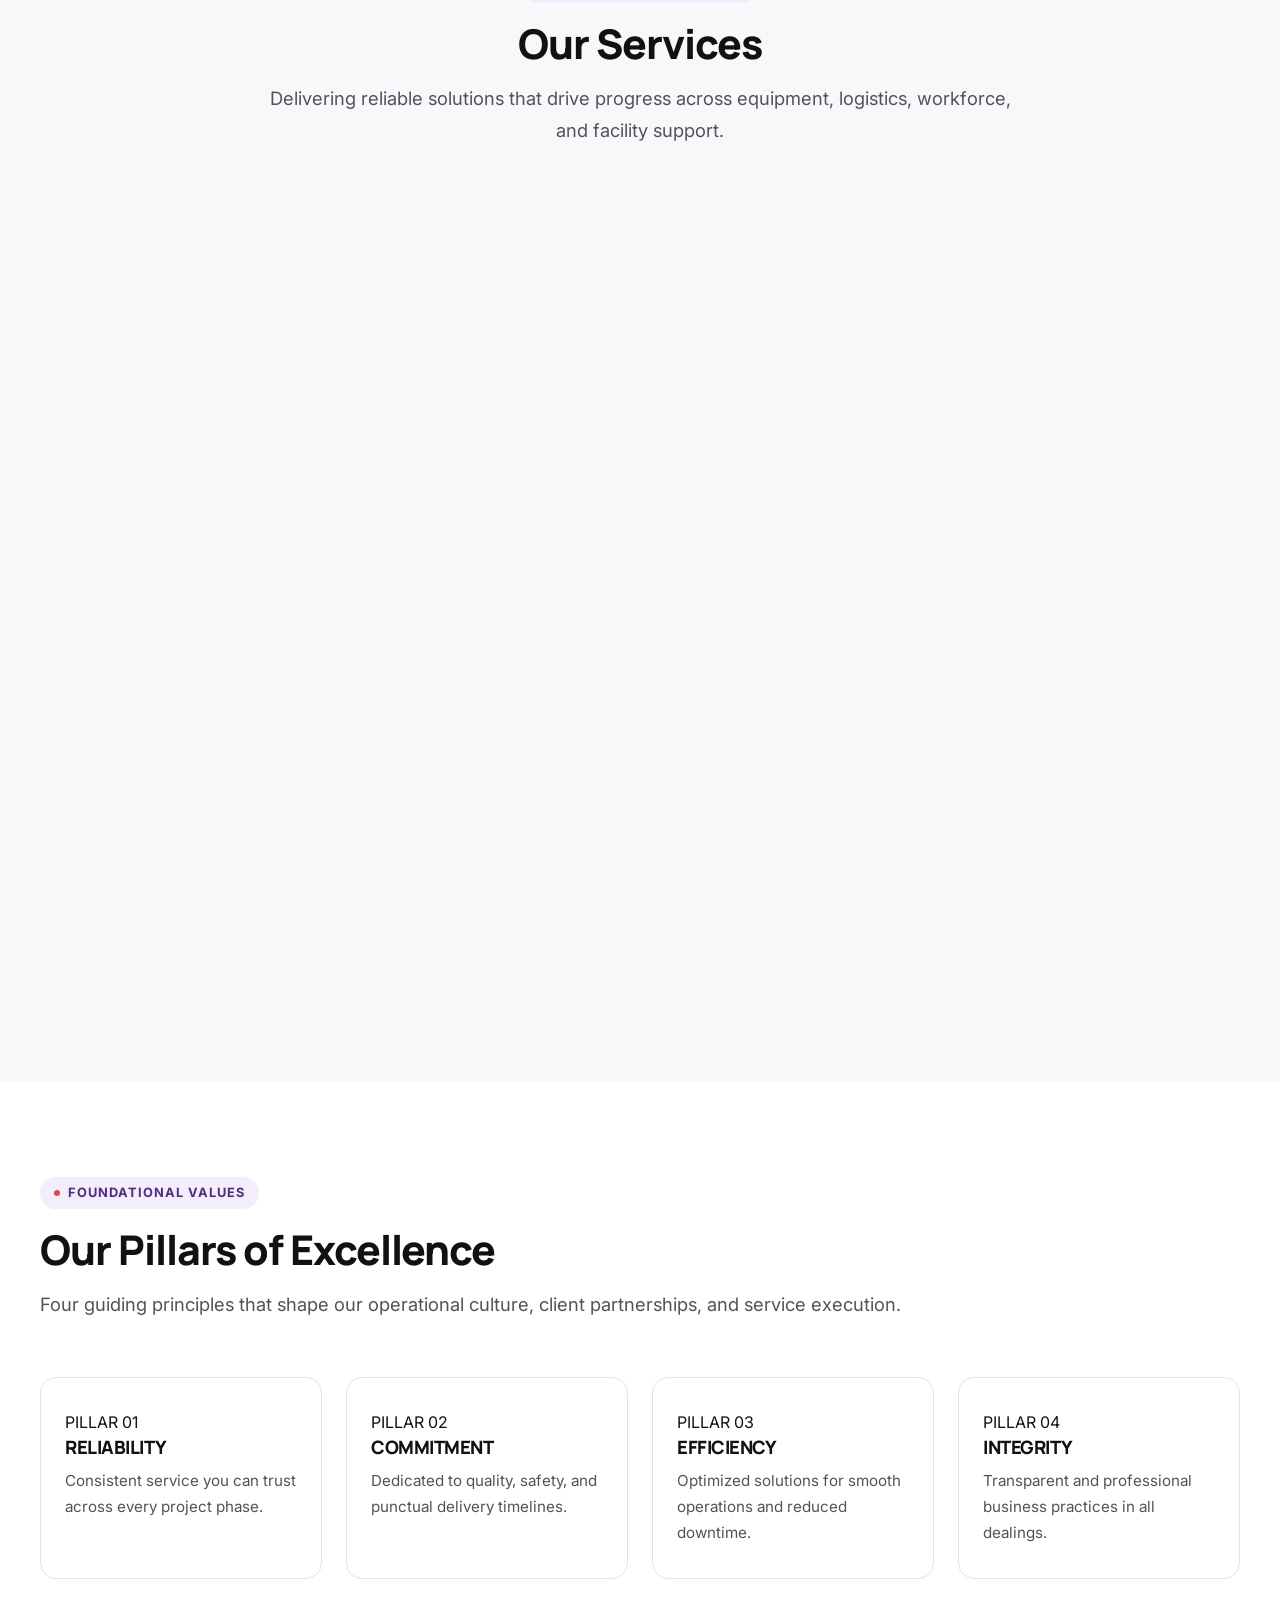
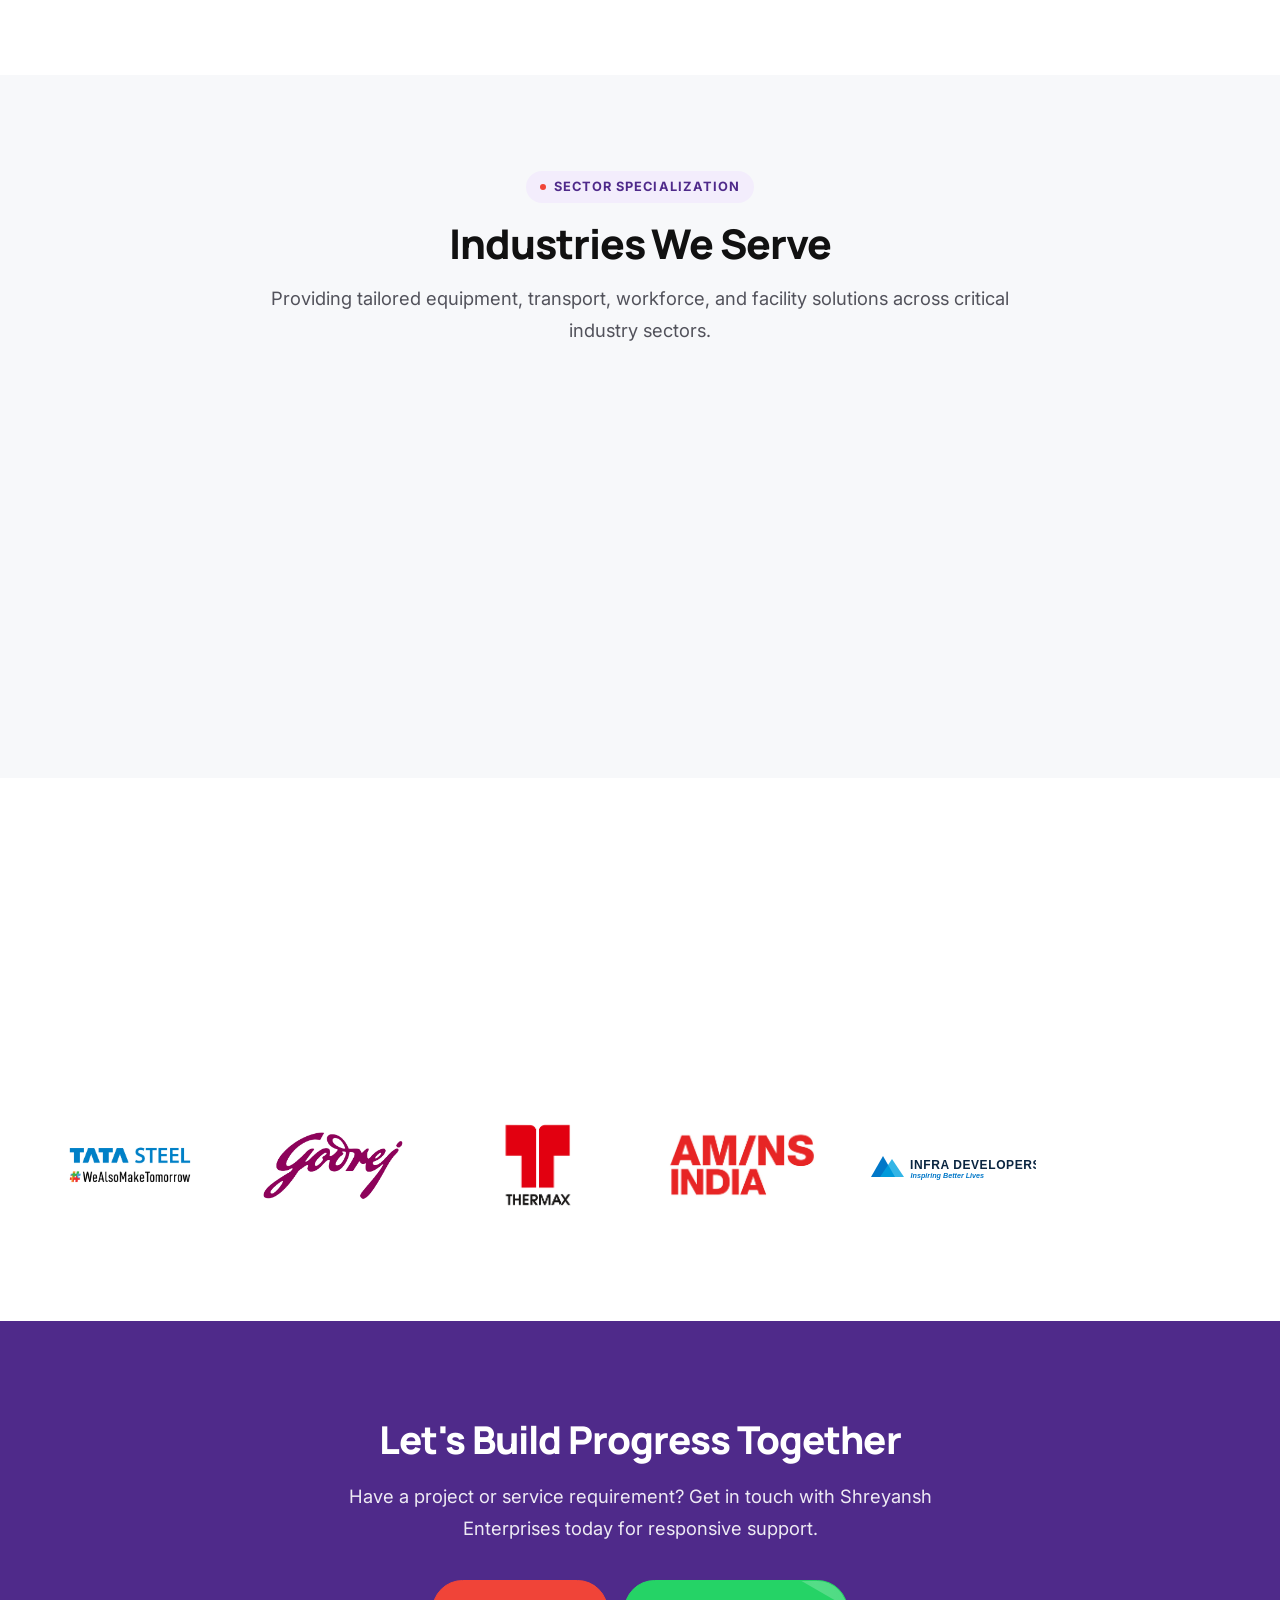
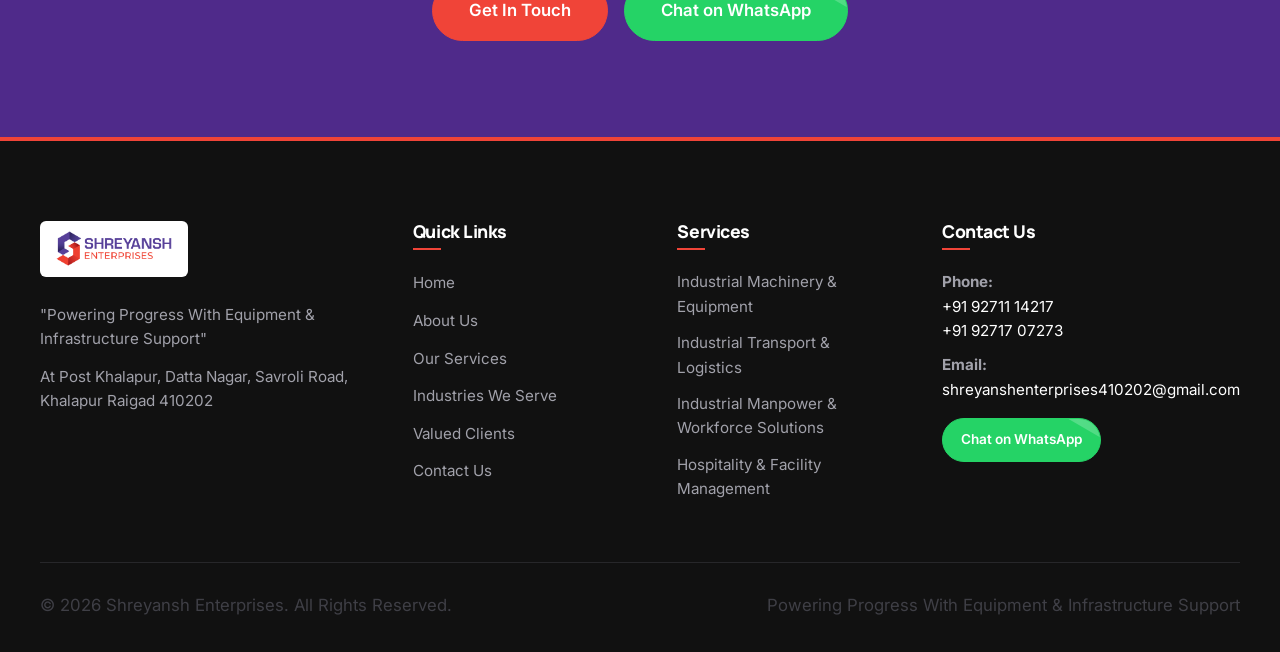
==== commit 96d1b73c: "Update loader image and site refinements" ====
--- a/index.html
+++ b/index.html
@@ -159,7 +159,7 @@
           <a href="services/heavy-machinery.html" class="service-card" aria-label="Explore Industrial Machinery & Equipment">
             <span class="service-number">01</span>
             <div class="service-card-media">
-              <img src="heavy-machinery-loader.jpg" alt="Industrial Machinery & Equipment">
+              <img src="Gemini_Generated_Image_9k3i379k3i379k3i.png" alt="Industrial Machinery & Equipment">
             </div>
             <h3 class="service-title">Industrial Machinery &amp; Equipment</h3>
             <p class="service-desc">
--- a/styles/main.css
+++ b/styles/main.css
@@ -692,7 +692,7 @@
 
 .about-image-wrapper img {
   width: 100%;
-  height: 440px;
+  height: 300px;
   object-fit: cover;
   transition: transform 0.6s cubic-bezier(0.16, 1, 0.3, 1), filter var(--transition-normal);
 }
